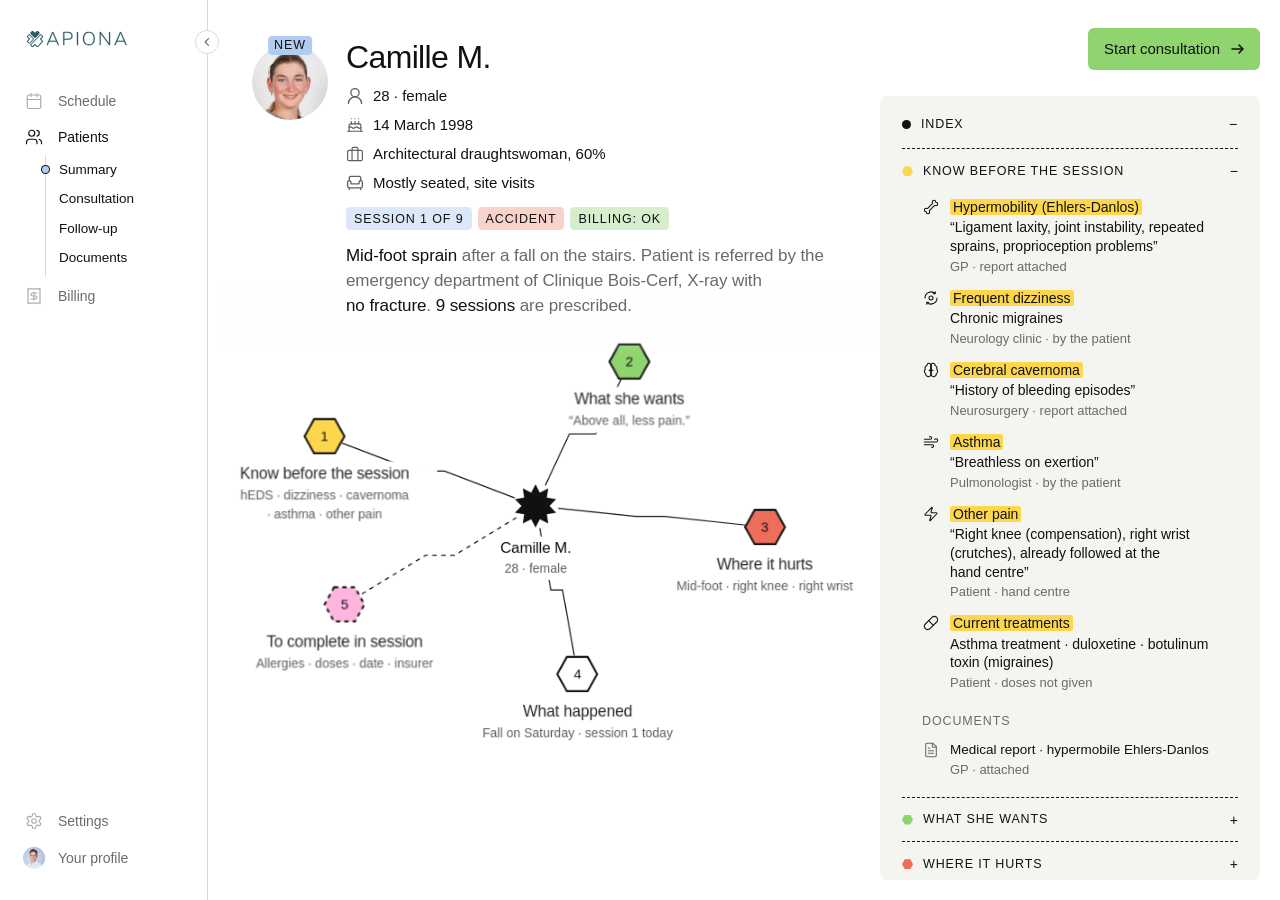
==== experiments/01-network/index.html @ 6f35204b "Typography pass: network 70 px higher, name 32 px, branch titles 17.5 px charcoal, descriptions 14 p" ====
<!doctype html>
<html lang="en">
<head>
  <meta charset="utf-8">
  <meta name="viewport" content="width=device-width, initial-scale=1">
  <title>Camille M. · Apiona</title>
  <link rel="stylesheet" href="style.css?v=type-144">
</head>
<body>
  <main class="stage">

    <!-- Phone only: a top bar with the logo and the menu, and her pages as tabs at the bottom -->
    <header class="m-top">
      <a class="m-logo" href="./"><img src="../../design/logo/colours/apiona-logo-teal.svg" alt="Apiona"></a>
      <button class="m-burger" id="m-burger" type="button" aria-label="Open the menu" aria-expanded="false" aria-controls="rail"><span></span><span></span><span></span></button>
    </header>
    <nav class="m-tabs" aria-label="Camille's pages">
      <a class="page m-tab is-current" href="./" data-page="summary">Summary</a>
      <a class="page m-tab" href="#consultation" data-page="consultation">Consult</a>
      <a class="page m-tab" href="#follow-up" data-page="followup">Follow-up</a>
      <a class="page m-tab" href="#documents" data-page="documents">Docs</a>
    </nav>
    <div class="m-scrim" id="m-scrim" aria-hidden="true"></div>

    <!-- Left: where am I in the product. Plain text on white, full height, so it never reads like the index. -->
    <nav class="rail" id="rail" aria-label="Main">
      <a class="rail-logo" href="./" aria-label="Apiona">
        <img class="logo-full" src="../../design/logo/colours/apiona-logo-teal.svg" alt="">
        <img class="logo-icon" src="../../design/logo/colours/apiona-icon-teal.svg" alt="">
      </a>

      <ul class="rail-list">
        <li><a class="rail-item is-soon" aria-disabled="true" title="Schedule · not built yet"><svg class="i"><use href="#i-calendar"/></svg><span class="r-label">Schedule</span></a></li>
        <li>
          <a class="rail-item" aria-disabled="true" title="Patients"><svg class="i"><use href="#i-users"/></svg><span class="r-label">Patients</span></a>
          <!-- a tree: Patients › her pages (her name is already at the top of the page) -->
          <div class="patient-tree">
            <ol class="pages">
              <li><a class="page is-current" href="./" aria-current="page" data-page="summary">Summary</a></li>
              <li><a class="page" href="#consultation" data-page="consultation">Consultation</a></li>
              <li><a class="page" href="#follow-up" data-page="followup">Follow-up</a></li>
              <li><a class="page" href="#documents" data-page="documents">Documents</a></li>
            </ol>
          </div>
        </li>
        <li><a class="rail-item is-soon" aria-disabled="true" title="Billing · not built yet"><svg class="i"><use href="#i-receipt"/></svg><span class="r-label">Billing</span></a></li>
      </ul>

      <ul class="rail-list rail-bottom">
        <li><a class="rail-item is-soon" aria-disabled="true" title="Settings · not built yet"><svg class="i"><use href="#i-settings"/></svg><span class="r-label">Settings</span></a></li>
        <li><a class="rail-item is-soon" aria-disabled="true" title="Your profile · not built yet">
          <span class="mini-photo"><img src="../../ui/assets/practitioner.jpg" alt="" data-initials="You"></span><span class="r-label">Your profile</span></a></li>
      </ul>

      <!-- the fold handle sits on the menu's edge -->
      <button class="rail-handle" id="rail-toggle" aria-expanded="true" aria-controls="rail" title="Collapse the menu">
        <svg viewBox="0 0 16 16" aria-hidden="true"><path d="M10 3.5 5.5 8l4.5 4.5"/></svg>
      </button>
    </nav>

    <!-- Always visible: who she is and why she is here. Never behind a click. -->
    <header class="brief">
      <div class="who">
        <!-- photo of a real person: it stays on this Mac (ui/assets is not in git) -->
        <span class="photo"><img src="../../ui/assets/patient.jpg" alt="" data-initials="CM"><span class="new" id="p-new">New</span></span>
        <span class="who-text">
          <h1 class="name" id="p-name"></h1>
        </span>
        <!-- phone: the brief opens as a card from this button -->
        <button class="m-sum-btn" id="m-sum-btn" type="button" aria-label="Show the summary" aria-expanded="false" aria-controls="m-sum-card"><svg class="i" aria-hidden="true"><use href="#i-clipboard"/></svg></button>
      </div>
      <ul class="p-facts" id="p-facts"></ul>
      <ul class="tags" id="p-tags"></ul>
      <!-- why she is here: beside who she is when there is room, under it otherwise -->
      <div class="brief-side"><p class="brief-text" id="p-brief"></p></div>
      <div class="m-sum-card" id="m-sum-card" role="dialog" aria-label="Summary" hidden><p class="m-sum-kicker">Summary</p><p class="m-sum-text"></p></div>
    </header>

    <!-- The network: a few nodes at a time, re-arranged around what you select -->
    <section class="map" id="map" aria-label="Camille's record as a network">
      <div class="world" id="world">
        <svg class="lines" id="lines" aria-hidden="true"></svg>
        <div class="nodes" id="nodes"></div>
      </div>
    </section>

    <!-- Images of the selected record, shown as a small pile of prints (after the reference) -->
    <figure class="media" id="media" aria-live="polite" hidden></figure>
    <!-- Where it hurts: her body, large, beside the network (not part of it) -->
    <figure class="hurt-body" id="hurt-body" aria-label="Where it hurts, on her body" hidden></figure>
    <!-- a chosen point on her body is tied to its row in the index by a line -->
    <svg class="hb-link" id="hb-link" aria-hidden="true"><path pathLength="1"/><circle class="from" r="2.5"/><circle class="to" r="3"/></svg>
    <div class="veil" id="veil" aria-hidden="true"></div>

    <!-- while a file is dragged over the page -->
    <div class="ghost" id="ghost" aria-hidden="true"><svg class="i"><use href="#i-file-text"/></svg></div>
    <p class="drop-hint" id="drop-hint" aria-live="polite">Drop it on a point of the record</p>

    <!-- Consultation in progress: replaces the summary and the network; the index stays on the right -->
    <section class="consult" id="consult" aria-label="Consultation in progress" hidden>
      <header class="c-bar reveal" style="--d:0">
        <button class="c-back" type="button" data-to-summary><svg viewBox="0 0 16 16" aria-hidden="true"><path d="M14 8H3M7 4 3 8l4 4"/></svg>Summary</button>
        <div class="c-title">
          <h2><span class="c-what">Consultation</span><span class="c-sep"> · </span><span class="c-who">Camille M.</span></h2>
          <p>Session 1 of 9 · Accident · mid-foot sprain</p>
        </div>
        <!-- the time now, and the time spent in this session as a blue arc -->
        <div class="c-time" title="Time now, and time in this session">
          <svg class="clock" viewBox="0 0 40 40" aria-hidden="true">
            <circle class="face" cx="20" cy="20" r="18"/>
            <path class="session-arc" id="c-arc" d=""/>
            <g class="ticks"></g>
            <line class="hand hour" id="c-hour" x1="20" y1="20" x2="20" y2="11"/>
            <line class="hand minute" id="c-minute" x1="20" y1="20" x2="20" y2="7"/>
            <circle class="pin" cx="20" cy="20" r="1.6"/>
          </svg>
          <span class="c-time-text"><b id="c-now">--:--</b><span><span id="c-clock">00:00</span> in session</span></span>
        </div>
        <div class="c-tools">
          <div class="seg" role="radiogroup" aria-label="Attendance">
            <button role="radio" aria-checked="true" class="is-on is-ok">Present</button>
            <button role="radio" aria-checked="false">Absent, billable</button>
            <button role="radio" aria-checked="false">Absent, excused</button>
          </div>
          <button class="c-dictate" type="button"><svg viewBox="0 0 16 16" aria-hidden="true"><rect x="5.5" y="1.5" width="5" height="8.5" rx="2.5"/><path d="M3 7.5a5 5 0 0 0 10 0M8 12.5V15"/></svg>Dictate</button>
        </div>
      </header>

      <div class="c-main">
      <div class="c-type reveal" style="--d:1">
        <div class="seg" role="radiogroup" aria-label="Assessment type">
          <button role="radio" aria-checked="true" class="is-on">Initial assessment</button>
          <button role="radio" aria-checked="false">Intermediate</button>
          <button role="radio" aria-checked="false">Final</button>
        </div>
        <label class="c-date">Assessment date
          <span class="c-date-field"><svg class="i" aria-hidden="true"><use href="#i-calendar"/></svg><input type="date" aria-label="Assessment date"></span>
        </label>
      </div>

      <section class="c-ask reveal" style="--d:2" id="c-ask" aria-label="Ask during the session"></section>
      <div class="c-sections" id="c-sections"></div>

      <!-- dictation: where the text goes, and how long it has been running -->
      <div class="dict-bar" id="dict-bar" hidden>
        <span class="rec" aria-hidden="true"></span>
        <b>Dictating · <span id="dict-time">00:00</span></b>
        <span class="dict-where">the text is filed in “<span id="dict-target">Assessment › Balance</span>”</span>
        <button type="button" id="dict-stop">Stop</button>
      </div>
      </div>

      <!-- your notes, where the index was: next to everything, always there while you scroll -->
      <aside class="c-notes reveal" style="--d:2" id="c-notes" aria-label="Notes"></aside>
    </section>

    <!-- Follow-up: everything since her first contact, growing with each session -->
    <section class="pg" id="followup" aria-label="Follow-up" hidden></section>
    <!-- Documents: what she shared, what the practice made, what is still awaited -->
    <section class="pg" id="documents" aria-label="Documents" hidden></section>

    <div class="m-notes-scrim" id="m-notes-scrim" aria-hidden="true"></div>

    <!-- the report, assembled from the sections when you finish -->
    <div class="report" id="report" role="dialog" aria-modal="true" aria-label="Initial assessment report" hidden></div>

    <!-- during the consultation: is everything saved? right under the button that turns it into a report -->
    <p class="c-save" id="c-save" role="status" aria-live="polite"><i class="c-save-dot" aria-hidden="true"></i><span>All changes saved</span></p>

    <button class="start" type="button"><span>Start consultation</span><svg class="arrow" viewBox="0 0 16 16" aria-hidden="true"><path d="M2 8h11M9 4l4 4-4 4"/></svg></button>

    <!-- her photo, tucked behind the index when her details are open -->
    <div class="portrait" id="portrait" role="button" aria-label="Camille M., view the photo large"><img src="../../ui/assets/patient.jpg" alt="" data-initials="CM"></div>
    <p class="portrait-cap" aria-hidden="true"><span>Camille M. · 28 · female · new patient</span><span>click anywhere to put it back</span></p>

    <!-- Side: the index, the same record as a list -->
    <aside class="side" aria-label="Index">
      <section class="panel index" id="index">
        <button class="panel-head" id="index-toggle" aria-expanded="true" aria-controls="index-body">
          <i class="head-icon"></i><span>Index</span><span class="chev" aria-hidden="true"></span>
        </button>
        <div class="index-body" id="index-body"></div>
      </section>
    </aside>

  </main>

  <script src="../../design/icons.js?v=type-144"></script>
  <script src="data.js?v=type-144"></script>
  <script src="demo.js?v=type-144"></script>   <!-- does nothing unless the address has ?demo -->
  <script src="app.js?v=type-144"></script>
</body>
</html>
---- experiments/01-network/style.css ----
/* ABC Areal is licensed: we use the copy installed on this Mac, never ship the files. */
@font-face { font-family: "Areal"; font-weight: 400; src: local("ABC Areal Regular"), local("ABCAreal-Regular"), local("ABC Areal"); }
@font-face { font-family: "Areal"; font-weight: 400; font-style: italic; src: local("ABC Areal Regular Italic"), local("ABCAreal-RegularItalic"); }
@font-face { font-family: "Areal"; font-weight: 500; src: local("ABC Areal Medium"), local("ABCAreal-Medium"); }
@font-face { font-family: "Areal"; font-weight: 700; src: local("ABC Areal Bold"), local("ABCAreal-Bold"); }

:root {
  /* Ground and ink */
  --bg: #FFFFFF;         /* the ground: no meaning */
  --panel: #F4F4F1;      /* places to read: index and cards */
  --ink: #111111;        /* the record */
  --white: #FFFFFF;
  --grey: #6B6B66;       /* secondary text, AA on white and panel */
  --rule: #DADAD5;       /* dividers */
  --dot: #8F877B;        /* "related in the record" lines */

  /* Meaning: never text, always fills and halos behind black text */
  --know: #FCD74E;       /* know before the session, by the practice's rules */
  --voice: #8FD46E;      /* her words and wishes */
  --missing: #FFB5DE;    /* missing or waiting */
  --you: #B1CCEE;        /* you are here: selection, focus, today */
  --alert: #EE6E5B;      /* case type: accident (from the earlier record palette) */

  --font: "Areal", "ABC Areal", "Helvetica Neue", Helvetica, Arial, sans-serif;
  --side: 400px;
  --rail-w: 208px;      /* the left menu, expanded */
  --rail-space: 208px;  /* what it takes from the page */
  --ease: cubic-bezier(.65, 0, .35, 1);
}

* { box-sizing: border-box; }
html, body { margin: 0; height: 100%; }
body {
  background: var(--bg);
  color: var(--ink);
  font: 400 15px/1.45 var(--font);
  -webkit-font-smoothing: antialiased;
  overflow: hidden;
}
button { font: inherit; color: inherit; }
ul { list-style: none; margin: 0; padding: 0; }
p, h1, h2, h3 { margin: 0; }

.eyebrow, .sub, .panel-head span, .tag {
  font-size: 11px;
  letter-spacing: .06em;
  text-transform: uppercase;
}

.stage { position: fixed; inset: 0; }

/* ---------- Brief: top left, always visible ---------- */

.brief {
  position: absolute; top: 40px; left: calc(var(--rail-space) + 44px); z-index: 3;
  width: min(560px, calc(100vw - var(--side) - var(--rail-space) - 220px));
  transition: left .45s var(--ease);
  pointer-events: none;
}
.brief > * { pointer-events: auto; }
/* map content passes behind the brief, never through its text */
.brief::before {
  content: ""; position: absolute; z-index: -1; pointer-events: none;
  inset: -28px -60px -36px -36px;
  background: linear-gradient(to bottom, var(--bg) 78%, rgb(255 255 255 / 0));
}
.who { display: flex; align-items: center; gap: 14px; }
.who-text { display: flex; flex-direction: column; gap: 3px; }   /* name, then age and sex under it */
.photo { position: relative; flex: none; width: 56px; height: 56px; }
.photo img { display: block; width: 100%; height: 100%; border-radius: 50%; object-fit: cover; }
/* "New" sits on the top edge of the photo, in the blue that means "you / today" */
.photo .new {
  position: absolute; left: 50%; top: -8px; transform: translateX(-50%);
  padding: 1px 6px; border-radius: 4px; background: var(--you); color: var(--ink);
  font-size: 11px; font-weight: 500; letter-spacing: .04em; text-transform: uppercase; line-height: 15px;
}
.photo .new[hidden] { display: none; }
.name { font-size: 26px; font-weight: 500; letter-spacing: -.02em; line-height: 1.1; }
.meta { color: var(--grey); }
.tags { display: flex; gap: 6px; margin: 14px 0 24px; flex-wrap: wrap; }
.tag {
  border: 1px solid var(--rule); border-radius: 4px; padding: 2px 6px 1px;
  background: var(--bg);
}
.tag-session  { background: var(--you); border-color: var(--you); }
.tag-accident { background: var(--alert); border-color: var(--alert); }
.tag-ok       { background: var(--voice); border-color: var(--voice); }
.brief-text { font-size: 17px; line-height: 1.45; letter-spacing: -.005em; color: var(--grey); }
.brief-text strong { color: var(--ink); font-weight: 500; white-space: nowrap; }   /* a key fact never breaks across lines */
.note { margin-top: 6px; font-size: 12px; color: var(--grey); }

.start {
  position: absolute; top: 28px; right: 20px; z-index: 6;   /* top-right corner, above the index */
  display: inline-flex; align-items: center; gap: 10px;
  background: var(--voice); color: var(--ink); border: 0; border-radius: 6px;   /* green: go */
  padding: 10px 14px 10px 16px; font-weight: 500; cursor: pointer;
  transition: background .2s;
}
.start .arrow { width: 16px; height: 16px; fill: none; stroke: currentColor; stroke-width: 1.6; stroke-linecap: round; stroke-linejoin: round; transition: transform .35s cubic-bezier(.34, 1.56, .64, 1); }
.start:hover .arrow { transform: translateX(4px); }
.start:hover { box-shadow: 0 0 0 2px var(--ink); }   /* same green; the hover is an outline, not a darker shade */
.start:focus-visible { outline: 2px solid var(--ink); outline-offset: 3px; }

/* ---------- Map ---------- */

.map {
  position: absolute; inset: 0 var(--side) 0 var(--rail-space);
  overflow: hidden; cursor: grab; touch-action: none;
  transition: left .45s var(--ease);
}
.map.dragging { cursor: grabbing; }
.world { position: absolute; left: 0; top: 0; width: 0; height: 0; will-change: transform; }
.lines { position: absolute; overflow: visible; left: 0; top: 0; width: 1px; height: 1px; }
.lines path { fill: none; stroke: var(--ink); stroke-width: 1; }
.lines path.dashed { stroke-dasharray: 4 4; }
.lines path.related { stroke: var(--dot); stroke-width: 2; stroke-dasharray: 1.5 7; stroke-linecap: round; }

.node {
  position: absolute; left: 0; top: 0;
  display: flex; flex-direction: column; align-items: center;
  border: 0; background: none; padding: 0; cursor: pointer;
  will-change: transform, opacity;
}
.node:focus-visible { outline: none; }
.node:focus-visible .label { outline: 2px solid var(--ink); outline-offset: 2px; }

.shape {
  display: block; width: 16px; height: 16px; margin-bottom: 6px;
  background: var(--bg); border: 1.25px solid var(--ink);
  transition: box-shadow .3s ease;
}
.src-patient .shape { border-radius: 50%; }
.src-report .shape { border-radius: 2px; }
.src-document .shape { border-radius: 2px; position: relative; }
.src-document .shape::after { content: ""; position: absolute; inset: 4px; background: var(--ink); border-radius: 1px; }
.src-session .shape { transform: rotate(45deg) scale(.85); border-radius: 2px; }

.mark-know .shape { background: var(--know); }
.mark-voice .shape { background: var(--voice); }
.mark-missing .shape { background: var(--missing); border-style: dashed; }
.mark-today .shape { background: var(--you); }

/* sections: numbered hexagons */
.kind-section .shape {
  width: 30px; height: 26px; border: 0; background: none; margin-bottom: 6px;
  display: grid; place-items: center; position: relative;
  font-size: 11px; font-weight: 500;
}
.kind-section .shape svg { position: absolute; inset: 0; overflow: visible; }
.kind-section .shape svg polygon { fill: var(--bg); stroke: var(--ink); stroke-width: 1.25; }
.kind-section.mark-know .shape svg polygon { fill: var(--know); }
.kind-section.mark-voice .shape svg polygon { fill: var(--voice); }
.kind-section.mark-missing .shape svg polygon { fill: var(--missing); stroke-dasharray: 3 3; }
.kind-section .shape b { position: relative; font-weight: 500; }

/* Camille */
.kind-person .shape { width: 34px; height: 34px; border: 0; background: none; margin-bottom: 8px; }
.kind-person .shape svg { width: 100%; height: 100%; overflow: visible; }
.kind-person .shape svg path { fill: var(--ink); }

/* labels sit on a white chip so lines pass behind them */
.label {
  display: flex; flex-direction: column; align-items: center; text-align: center;
  background: var(--bg); border-radius: 5px; padding: 1px 5px 2px;
  width: max-content; max-width: 210px;
}
.title { font-size: 14px; line-height: 1.3; letter-spacing: -.01em; }
.kind-section .title, .kind-person .title { font-weight: 500; }
.kind-person .title { font-size: 16px; }
.sub { color: var(--grey); line-height: 1.35; margin-top: 1px; font-size: 10.5px; }

/* the meaning colours reach the title as a highlighter, behind black text */
.kind-item.mark-know .title,
.kind-item.mark-voice .title,
.kind-item.mark-missing .title {
  padding: 0 3px; border-radius: 2px;
  -webkit-box-decoration-break: clone; box-decoration-break: clone;
}
.kind-item.mark-know .title { background: var(--know); }
.kind-item.mark-voice .title { background: var(--voice); }
.kind-item.mark-missing .title { background: var(--missing); }

.node:hover .title { text-decoration: underline; text-underline-offset: 3px; text-decoration-thickness: 1px; }

/* focus states */
.node.is-current .shape { box-shadow: 0 0 0 5px var(--you); }
.kind-section.is-current .shape { box-shadow: none; }
.kind-section.is-current .shape svg polygon { filter: drop-shadow(0 0 0 var(--you)); stroke-width: 2; }
.node.is-current .label { background: var(--you); }
.node.is-current .title { background: transparent !important; }
.node.is-hint .label { box-shadow: 0 0 0 1.5px var(--ink); }

/* ---------- Side: index and card ---------- */

.side {
  position: absolute; top: 96px; right: 20px; bottom: 20px; width: calc(var(--side) - 20px);   /* below Start consultation */
  display: flex; flex-direction: column; gap: 8px; z-index: 4;
}
.panel {
  background: var(--panel); border-radius: 8px;
  padding: 18px 22px;
}
.panel-head {
  width: 100%; display: flex; align-items: center; gap: 10px;
  background: none; border: 0; padding: 0; cursor: pointer; text-align: left;
}
.panel-head span:first-of-type { flex: 1; }
.head-icon { width: 9px; height: 9px; border-radius: 50%; background: var(--ink); }
.chev::before { content: "−"; font-size: 14px; }
.panel-head[aria-expanded="false"] .chev::before { content: "+"; }
.panel-head:focus-visible, .row:focus-visible, .sec-head:focus-visible {
  outline: 2px solid var(--ink); outline-offset: 2px; border-radius: 3px;
}

.index { flex: 0 1 auto; overflow: auto; min-height: 54px; }
.index-body { margin-top: 14px; border-top: 1px dashed var(--ink); }
.index-body[hidden] { display: none; }

.sec { border-bottom: 1px dashed var(--ink); }
.sec-head {
  width: 100%; display: flex; align-items: center; gap: 10px;
  background: none; border: 0; padding: 11px 0; cursor: pointer; text-align: left;
}
.sec-head .sec-name { flex: 1; font-size: 11px; letter-spacing: .06em; text-transform: uppercase; }
.sec-head .chev { width: 12px; text-align: right; }
.sec-head[aria-expanded="false"] .chev::before { content: "+"; }
.sec-list { padding: 0 0 12px 20px; display: grid; gap: 2px; }
.sec-list[hidden] { display: none; }

.row {
  display: block; width: 100%; text-align: left; background: none; border: 0;
  padding: 5px 6px; margin-left: -6px; border-radius: 4px; cursor: pointer;
}
.row:hover, .row.is-hover { background: var(--white); }
.row.is-current { background: var(--you); }
.row .r-title { display: block; font-size: 14px; line-height: 1.3; }
.row .r-sub { display: block; font-size: 11px; color: var(--grey); letter-spacing: .04em; text-transform: uppercase; margin-top: 1px; }
.row.mark-know .r-title > span { background: var(--know); padding: 0 3px; border-radius: 2px; }
.row.mark-missing .r-title > span { background: var(--missing); padding: 0 3px; border-radius: 2px; }
.row.mark-voice .r-title > span { background: var(--voice); padding: 0 3px; border-radius: 2px; }
.row.visited .r-title { text-decoration: line-through; text-decoration-thickness: 1px; }

.index-foot { padding-top: 12px; font-size: 12px; color: var(--grey); }
.index-foot a { color: var(--ink); }

/* small shape icons, shared by index and card */
.ico { width: 9px; height: 9px; border: 1.25px solid var(--ink); display: inline-block; flex: none; position: relative; }
.ico.patient { border-radius: 50%; }
.ico.report, .ico.document { border-radius: 1px; }
.ico.document::after { content: ""; position: absolute; inset: 2px; background: var(--ink); }
.ico.session { transform: rotate(45deg) scale(.85); }
.ico.section { border: 0; width: 11px; height: 10px; background: var(--ink); clip-path: polygon(25% 0, 75% 0, 100% 50%, 75% 100%, 25% 100%, 0 50%); }
.ico.person { border: 0; background: var(--ink); border-radius: 50%; }
.ico.know { background: var(--know); }
.ico.voice { background: var(--voice); }
.ico.missing { background: var(--missing); border-style: dashed; }
.ico.today { background: var(--you); }

@media (prefers-reduced-motion: reduce) {
  .node, .shape { transition: none; }
}

/* section subtitles carry content, so they read as text, not as a label */
.kind-section .sub, .kind-person .sub { text-transform: none; letter-spacing: 0; font-size: 12.5px; max-width: 220px; }
.sec-head.is-current .sec-name { font-weight: 500; }

/* ---------- Index: each section has its own shape ---------- */

.row { display: grid; grid-template-columns: 18px 1fr; gap: 10px; align-items: start; }
.row .lead { display: grid; place-items: center; height: 18px; color: var(--ink); }
.row .r-text { min-width: 0; }
.i { width: 16px; height: 16px; fill: none; stroke: currentColor; stroke-width: 1.6; stroke-linecap: round; stroke-linejoin: round; }
.row.is-doc .lead { color: var(--grey); }
.row.is-doc .r-title { font-size: 13.5px; }

.sub-head {
  margin: 12px 0 4px; font-size: 11px; letter-spacing: .06em; text-transform: uppercase; color: var(--grey);
}

/* Where it hurts: a quiet body with glowing pain points */
.body-map { display: grid; grid-template-columns: 136px 1fr; gap: 18px; align-items: center; padding-top: 6px; }
.figure { position: relative; width: 136px; aspect-ratio: 201 / 471; color: #DCDAD2; }
.figure .silhouette, .figure .markers { position: absolute; inset: 0; width: 100%; height: 100%; overflow: visible; }
.marker { cursor: pointer; }
.marker .core { stroke: var(--ink); stroke-width: 1; transition: r .35s cubic-bezier(.34, 1.56, .64, 1); }
.marker .halo { opacity: .45; transform-box: fill-box; transform-origin: center; animation: pain-pulse 2.6s ease-in-out infinite; }
.marker.tone-injury .core, .marker.tone-injury .halo { fill: var(--alert); }
.marker.tone-other .core, .marker.tone-other .halo { fill: var(--know); }
.marker.tone-other .halo { opacity: .7; animation-delay: -1.3s; }
.marker.is-hover .core, .marker:hover .core { r: 8; }
.marker.is-current .core { stroke: var(--ink); stroke-width: 2; }
@keyframes pain-pulse { 0%, 100% { transform: scale(.7); } 50% { transform: scale(1.15); } }
@media (prefers-reduced-motion: reduce) { .marker .halo { animation: none; } }

.pain-dot { width: 10px; height: 10px; margin-top: 4px; border-radius: 50%; }
.pain-dot.tone-injury { background: var(--alert); color: var(--alert); }
.pain-dot.tone-other { background: var(--know); color: var(--know); }
.body-list .r-sub { text-transform: none; letter-spacing: 0; font-size: 12.5px; }

/* What happened: a vertical timeline, oldest first */
.timeline { list-style: none; margin: 4px 0 0; padding: 0; position: relative; }
.timeline::before { content: ""; position: absolute; left: 4px; top: 10px; bottom: 14px; width: 1px; background: var(--ink); }
.step { position: relative; }
.step .row, .step.is-passive { display: grid; grid-template-columns: 9px 1fr; column-gap: 14px; padding: 5px 6px 5px 0; margin-left: 0; }
.step .dot { grid-row: span 2; width: 9px; height: 9px; margin-top: 4px; border-radius: 50%; background: var(--panel); border: 1.25px solid var(--ink); position: relative; z-index: 1; }
.step .when { font-size: 11px; letter-spacing: .06em; text-transform: uppercase; color: var(--grey); }
.step .what { font-size: 14px; line-height: 1.3; }
.step.is-passive .what { color: var(--grey); }
.step.is-passive .dot { border-style: dashed; }
.step.is-today .dot { background: var(--you); border-color: var(--ink); }
.step.is-today .when { color: var(--ink); }

/* To complete: an empty dashed box, waiting to be filled in session */
.check { width: 13px; height: 13px; margin-top: 2px; border: 1.25px dashed var(--ink); border-radius: 3px; background: var(--missing); }

/* her words: plain text, no icon, no highlight */
.row.plain-quote { grid-template-columns: 1fr; }
.row.plain-quote .r-title { font-size: 15px; line-height: 1.4; }

/* ---------- Rail: the menu for the whole product ---------- */
/* Deliberately unlike the index: no panel, no colour fill, full height, plain text. */

body.rail-collapsed { --rail-w: 68px; --rail-space: 68px; }

.rail {
  position: absolute; top: 0; bottom: 0; left: 0; z-index: 5;
  width: var(--rail-w);
  display: flex; flex-direction: column;
  padding: 28px 0 24px;
  background: var(--bg); border-right: 1px solid var(--rule);
  transition: width .5s var(--ease);
}
.rail-logo { display: block; height: 22px; margin: 0 0 34px 24px; }
.rail-logo img { display: block; height: 22px; transition: opacity .3s ease; }
.rail-logo .logo-icon { display: none; width: 22px; }

.rail-list { list-style: none; margin: 0; padding: 0 12px; display: grid; gap: 2px; overflow: hidden; }
.rail-bottom { margin-top: auto; }

.rail-item, .rail-patient {
  display: grid; grid-template-columns: 20px 1fr; align-items: center; gap: 14px;
  padding: 7px 12px; white-space: nowrap;
  color: var(--ink); text-decoration: none; font-size: 14px;
}
.rail-item .i { width: 18px; height: 18px; justify-self: center; }
.rail-item.is-soon { color: var(--grey); cursor: default; }
a.rail-item:not(.is-soon):hover, .rail-patient:hover { text-decoration: underline; text-underline-offset: 3px; text-decoration-thickness: 1px; }
.rail-item:focus-visible, .rail-patient:focus-visible, .page:focus-visible, .rail-handle:focus-visible { outline: 2px solid var(--ink); outline-offset: 2px; border-radius: 4px; }

/* Patients › Camille M. › her pages, drawn as a tree hanging from the Patients icon */
.patient-tree {
  position: relative; margin: 0 0 8px 33px; padding: 2px 0 2px;
  border-left: 1px solid var(--rule);
  transition: margin .5s var(--ease), border-color .3s;
}
.rail-patient {
  position: relative; grid-template-columns: 22px 1fr; gap: 10px;
  padding: 6px 8px 6px 14px; font-weight: 500;
  transition: padding .5s var(--ease);
}
.rail-patient::before { content: ""; position: absolute; left: 0; top: 50%; width: 10px; border-top: 1px solid var(--rule); }   /* branch from the tree line */
.mini-photo { width: 22px; height: 22px; border-radius: 50%; overflow: hidden; display: block; justify-self: center; }
.mini-photo img { width: 100%; height: 100%; object-fit: cover; display: block; }

/* her pages sit one level deeper, aligned with her name, smaller and lighter */
.pages { list-style: none; margin: 0; padding: 0 0 0 46px; display: grid; }
.page {
  position: relative; display: block; padding: 5px 0; white-space: nowrap;
  font-size: 13.5px; color: var(--ink); text-decoration: none;
}
.page.is-soon { color: var(--grey); cursor: default; }
.page.is-current { font-weight: 500; }
.page.is-current::before {
  content: ""; position: absolute; left: -15px; top: 50%; width: 7px; height: 7px; margin-top: -3.5px;
  border-radius: 50%; background: var(--you); box-shadow: 0 0 0 1px var(--ink);
}

.r-label, .pages { transition: opacity .25s ease; }

/* the fold handle: a small round button on the menu's edge */
.rail-handle {
  position: absolute; top: 30px; right: -12px; width: 24px; height: 24px; padding: 0;
  display: grid; place-items: center; cursor: pointer;
  background: var(--bg); border: 1px solid var(--rule); border-radius: 50%; color: var(--grey);
  transition: color .2s, border-color .2s, transform .5s var(--ease);
}
.rail-handle svg { width: 12px; height: 12px; fill: none; stroke: currentColor; stroke-width: 1.6; stroke-linecap: round; stroke-linejoin: round; }
.rail-handle:hover { color: var(--ink); border-color: var(--ink); }

/* folded: icons and photos stay exactly where they were; text and Camille's pages fade away */
body.rail-collapsed .r-label { opacity: 0; }
body.rail-collapsed .pages { opacity: 0; pointer-events: none; height: 0; overflow: hidden; }
body.rail-collapsed .patient-tree { margin-left: 0; border-color: transparent; }
body.rail-collapsed .rail-patient { padding-left: 11px; }
body.rail-collapsed .rail-patient::before { opacity: 0; }
body.rail-collapsed .rail-logo .logo-full { display: none; }
body.rail-collapsed .rail-logo .logo-icon { display: block; }
body.rail-collapsed .rail-handle { transform: rotate(180deg); }


/* ---------- Media: a pile of prints beside the network ---------- */
.media {
  position: absolute; z-index: 2; margin: 0;
  top: 170px; right: calc(var(--side) + 24px); width: 250px;
  pointer-events: none;
}
.media[hidden] { display: none; }
.prints { position: relative; height: 340px; }
.print {
  position: absolute; top: 0; left: 0; transform-origin: 0 0; padding: 0; border: 0; background: #000; cursor: pointer;
  width: 132px; border-radius: 3px; overflow: hidden; pointer-events: auto;
  box-shadow: 0 1px 2px rgb(0 0 0 / .08), 0 12px 28px -12px rgb(0 0 0 / .35);
  opacity: 0; transform: translate(0, 36px) rotate(0deg) scale(.96);
  transition: transform .7s cubic-bezier(.34, 1.25, .64, 1), opacity .45s ease, box-shadow .3s;
  transition-delay: calc(var(--i) * 130ms);
}
.print img { display: block; width: 100%; height: auto; }
.print.p0 { --x: 0px;   --y: 0px;  --r: -2.5deg; z-index: 1; }
.print.p1 { --x: 96px;  --y: 38px; --r: 2deg;    z-index: 2; }
.media.is-in .print { opacity: 1; transform: translate(var(--x), var(--y)) rotate(var(--r)); }
.media.is-in .print:hover, .media.is-in .print.is-front { z-index: 3; transform: translate(var(--x), calc(var(--y) - 8px)) rotate(0deg) scale(1.03); transition-delay: 0s; }
.print:focus-visible { outline: 2px solid var(--ink); outline-offset: 3px; }

.media figcaption {
  display: grid; gap: 2px; margin-top: 14px; padding-left: 4px;
  opacity: 0; transform: translateY(8px); transition: opacity .4s ease .35s, transform .5s var(--ease) .35s;
}
.media.is-in figcaption { opacity: 1; transform: none; }
.media .cap { font-size: 11px; letter-spacing: .06em; text-transform: uppercase; color: var(--grey); }
.media .cap-quote { font-size: 14px; }

@media (prefers-reduced-motion: reduce) {
  .print, .media figcaption { transition: none; }
}


/* ---------- Viewing the X-rays ---------- */
.veil { position: fixed; inset: 0; z-index: 4; display: none; cursor: zoom-out; }
body.is-viewing .veil { display: block; }
body.is-viewing .media { z-index: 5; }
.print { cursor: zoom-in; }
body.is-viewing .print { cursor: zoom-out; transition-delay: calc(var(--i) * 60ms); box-shadow: 0 2px 4px rgb(0 0 0 / .1), 0 30px 60px -20px rgb(0 0 0 / .45); }

/* everything else steps away, softly */
.map, .side, .brief, .start { transition: opacity .5s ease, filter .5s ease, transform .6s var(--ease); }
body.is-viewing .map, body.is-viewing .side, body.is-viewing .brief, body.is-viewing .start {
  opacity: 0; pointer-events: none; filter: blur(4px);
}
body.is-viewing .side { transform: translateX(24px); }
body.is-viewing .brief { transform: translateY(-12px); }
body.is-viewing .media figcaption { opacity: 0; }

@media (prefers-reduced-motion: reduce) {
  .map, .side, .brief, .start { transition: none; }
}

/* while viewing, the record's sentence sits under the images */
.view-cap {
  position: fixed; left: var(--rail-space); right: 0; bottom: 6vh; margin: 0; text-align: center;
  display: grid; gap: 4px; justify-items: center; pointer-events: none;
  opacity: 0; transform: translateY(10px); transition: opacity .4s ease, transform .5s var(--ease);
}
body.is-viewing .view-cap { opacity: 1; transform: none; transition-delay: .35s; }
.view-cap .cap { font-size: 11px; letter-spacing: .06em; text-transform: uppercase; color: var(--grey); }
.view-cap .cap-quote { font-size: 16px; }


/* where a private photo is missing: initials on the blue that means "you / today" */
.no-photo { display: grid !important; place-items: center; background: var(--you); border-radius: 50%; }
.no-photo .initials { font-weight: 500; color: var(--ink); line-height: 1; }
.photo.no-photo { width: 56px; height: 56px; }
.photo.no-photo .initials { font-size: 18px; letter-spacing: .02em; }
.mini-photo.no-photo .initials { font-size: 8.5px; }
.photo.no-photo .new { z-index: 1; }


/* ---------- Documents: paper prints ---------- */
.media[data-kind="paper"] .print { background: var(--white); outline: 1px solid var(--rule); outline-offset: -1px; }
.media[data-kind="paper"] { width: 200px; }
.media[data-kind="paper"] .print.p1 { --x: 40px; --y: 28px; }
.media[data-kind="paper"] .prints { height: 250px; }
.blank-page {
  display: grid; place-items: center; align-content: center; gap: 10px;
  aspect-ratio: 1 / 1.414; padding: 14px; text-align: center;
  background: var(--white); color: var(--ink); font-size: 11px; line-height: 1.3; word-break: break-word;
}
.blank-page .i { width: 22px; height: 22px; }
.view-hint { font-size: 13px; color: var(--grey); }
.open-file { color: var(--ink); pointer-events: auto; text-decoration: underline; text-underline-offset: 3px; }

/* ---------- Attaching a file ---------- */
.ghost {
  position: fixed; left: 0; top: 0; z-index: 50; pointer-events: none;
  width: 58px; aspect-ratio: 1 / 1.414; display: grid; place-items: center;
  background: var(--white); border: 1px solid var(--ink); border-radius: 3px;
  box-shadow: 0 14px 30px -12px rgb(0 0 0 / .35);
  opacity: 0; transition: opacity .2s ease;
}
.ghost .i { width: 20px; height: 20px; }
body.is-dropping .ghost { opacity: 1; }
.drop-hint {
  position: fixed; left: var(--rail-space); right: var(--side); bottom: 28px; margin: 0; z-index: 6;
  text-align: center; font-size: 13px; pointer-events: none;
  opacity: 0; transform: translateY(8px); transition: opacity .25s ease, transform .35s var(--ease);
}
body.is-dropping .drop-hint { opacity: 1; transform: none; }
body.is-dropping .map { outline: 1.5px dashed var(--rule); outline-offset: -14px; }

/* the point that will receive the file: a soft pulsing ring */
.node.is-drop-target .shape { box-shadow: 0 0 0 6px var(--you), 0 0 0 7px var(--ink); animation: drop-pulse 1.1s ease-in-out infinite; }
.node.is-drop-target .label { background: var(--you); }
@keyframes drop-pulse { 50% { box-shadow: 0 0 0 10px var(--you), 0 0 0 11px var(--ink); } }

/* a freshly attached document arrives with a small pop */
.node.is-new .shape { animation: just-attached 1.2s cubic-bezier(.34, 1.56, .64, 1); }
@keyframes just-attached { 0% { transform: scale(.2); } 60% { transform: scale(1.35); } 100% { transform: scale(1); } }
.media[data-kind="film"] figcaption { padding-left: 64px; }   /* sits under the second print, clear of the network */

/* ---------- The documents folder ---------- */
.node.is-folder .shape { width: 34px; height: 26px; border: 0; background: none; border-radius: 0; margin-bottom: 5px; }
.node.is-folder .shape::after { display: none; }
.folder { width: 100%; height: 100%; overflow: visible; }
.folder .f-back { fill: #E4E3DC; stroke: var(--ink); stroke-width: 1.1; }
.folder .f-paper { fill: var(--white); stroke: var(--ink); stroke-width: .8; transition: transform .5s cubic-bezier(.34, 1.56, .64, 1); transform-box: fill-box; transform-origin: bottom; }
.folder .f-front { fill: #EFEEE8; stroke: var(--ink); stroke-width: 1.1; transform-box: fill-box; transform-origin: bottom; transition: transform .55s cubic-bezier(.34, 1.4, .64, 1); }
/* hover peeks inside; open (selected) lets the papers rise and the flap fall forward */
.node.is-folder:hover .f-paper2 { transform: translateY(-2px) rotate(3deg); }
.node.is-folder:hover .f-front { transform: skewX(-6deg) scaleY(.92); }
.node.is-folder.is-current .f-paper { transform: translateY(-5px) rotate(-4deg); }
.node.is-folder.is-current .f-paper2 { transform: translateY(-7px) rotate(5deg); }
.node.is-folder.is-current .f-front { transform: skewX(-14deg) scaleY(.74); }
.node.is-folder.is-current .shape { box-shadow: none; }
.node.is-folder.is-drop-target .shape { box-shadow: none; animation: none; }
.node.is-folder.is-drop-target .f-front { transform: skewX(-14deg) scaleY(.74); }
.node.is-folder.is-drop-target .folder { filter: drop-shadow(0 0 0 var(--you)) drop-shadow(0 0 5px var(--you)); }

/* five papers fanned out of the folder */
.prints.is-fan { height: 230px; }
.media[data-kind="paper"] .prints.is-fan .print { width: 104px; }
/* they leave the folder: start small, from the side of the network, then spread into the fan */
.media.from-folder .print { transform: translate(-150px, 40px) rotate(-12deg) scale(.35); transition-delay: calc(var(--i) * 90ms); }
.media.from-folder.is-in .print { transform: translate(var(--x), var(--y)) rotate(var(--r)); }

/* a page drawn in CSS: type, title, origin and lines for the text */
.drawn-page {
  position: relative; display: flex; flex-direction: column; gap: 5px;
  aspect-ratio: 1 / 1.414; padding: 11% 10%; text-align: left; background: var(--white); color: var(--ink);
}
.dp-type { font-size: 5.5px; letter-spacing: .08em; text-transform: uppercase; color: #2D5A68; font-weight: 500; }
.dp-title { font-size: 8.5px; font-weight: 500; line-height: 1.2; }
.dp-from { font-size: 5.5px; color: var(--grey); }
.dp-lines { display: grid; gap: 4px; margin-top: 4px; }
.dp-lines i { display: block; height: 2px; border-radius: 1px; background: rgb(17 17 17 / .22); }
.dp-lines i:nth-child(3n) { width: 72%; }
.dp-lines i:nth-child(4n) { width: 88%; }
.media.from-folder { width: 280px; }
/* in the fan every document is a page: the X-ray is cropped to the same page shape */
.prints.is-fan .print img { aspect-ratio: 1 / 1.414; object-fit: cover; object-position: center 35%; }
.media.from-folder { width: 320px; }
.media.from-folder figcaption { padding-left: 70px; }
body.is-viewing .prints.is-fan .print img { aspect-ratio: auto; }

/* ---------- Readability on the map (only the map; the index is untouched) ---------- */
.map { --map-grey: #55554F; }                      /* darker than the index grey, for text read at a distance */
.map .label { max-width: 250px; padding: 2px 6px 3px; }
.map .title { font-size: 15px; line-height: 1.3; }
.map .kind-person .title { font-size: 17px; }
.map .sub {
  font-size: 13px; line-height: 1.35; margin-top: 2px;
  color: var(--map-grey); text-transform: none; letter-spacing: 0;   /* sentence case: easier to scan than capitals */
}
.map .kind-section .sub, .map .kind-person .sub { font-size: 13px; max-width: 250px; }


/* ---------- Patient details ---------- */
.occupation { display: block; font-size: 13px; color: var(--grey); margin-top: 1px; }

/* Details and sources: each row unfolds in place */
.source-detail { margin: 0 0 8px 28px; padding: 2px 0 6px; font-size: 13px; line-height: 1.45; }
.source-detail[hidden] { display: none; }
.sd-line { margin: 0 0 6px; }
.sd-list { margin: 0 0 6px; padding-left: 16px; }
.sd-list li { margin: 2px 0; }
.sd-facts { display: grid; grid-template-columns: 86px 1fr; gap: 3px 10px; margin: 0; }
.sd-facts dt { color: var(--grey); }
.sd-facts dd { margin: 0; }
.row.has-detail[aria-expanded="true"] .r-sub { color: var(--ink); }


/* =========================================================================
   Consultation in progress
   ========================================================================= */

/* the summary and the network step aside */
.map, .brief { transition: opacity .45s ease, transform .6s var(--ease), left .45s var(--ease); }
body.is-consult .map, body.is-consult .brief { opacity: 0; transform: translateY(-14px); pointer-events: none; }
body.is-consult .media { display: none; }

.consult {
  position: absolute; top: 0; bottom: 0; left: var(--rail-space); right: var(--side); z-index: 3;
  overflow: auto; padding: 26px 44px 80px; transition: left .45s var(--ease);
}
.consult[hidden] { display: none; }
/* everything arrives one after another, from just below */
.consult .reveal { opacity: 0; transform: translateY(14px); transition: opacity .45s ease calc(var(--d) * 60ms), transform .6s var(--ease) calc(var(--d) * 60ms); }
.consult.is-in .reveal { opacity: 1; transform: none; }

/* top bar */
.c-bar { display: flex; align-items: center; gap: 18px; flex-wrap: wrap; padding: 0 0 18px; border-bottom: 1px solid var(--rule); }
/* "Summary" is an action: a real button (outline, black, arrow), not grey text like the session details */
.c-back {
  display: inline-flex; align-items: center; gap: 7px; padding: 7px 12px 7px 10px; cursor: pointer;
  background: var(--white); border: 1px solid var(--rule); border-radius: 7px; font-size: 13px; color: var(--ink);
}
.c-back:hover { border-color: var(--ink); }
.c-back svg { width: 14px; height: 14px; fill: none; stroke: currentColor; stroke-width: 1.5; stroke-linecap: round; stroke-linejoin: round; transition: transform .35s cubic-bezier(.34, 1.56, .64, 1); }
.c-back:hover svg { transform: translateX(-3px); }
.c-back:focus-visible { outline: 2px solid var(--ink); outline-offset: 2px; }
.c-title h2 { font-size: 19px; font-weight: 500; letter-spacing: -.01em; }
.c-title p { font-size: 13px; color: var(--grey); margin-top: 2px; }
.c-clock { color: var(--ink); font-variant-numeric: tabular-nums; }
.c-tools { margin-left: auto; display: flex; align-items: center; gap: 10px; }

/* segmented choices */
.seg { display: inline-flex; padding: 2px; border: 1px solid var(--rule); border-radius: 7px; background: var(--white); }
.seg button { background: none; border: 0; border-radius: 5px; padding: 6px 11px; cursor: pointer; font-size: 13px; color: var(--grey); }
.seg button.is-on { background: var(--panel); color: var(--ink); font-weight: 500; }
.seg button:focus-visible { outline: 2px solid var(--ink); outline-offset: 1px; }

.c-dictate {
  display: inline-flex; align-items: center; gap: 7px; padding: 7px 12px; cursor: pointer;
  background: var(--white); border: 1px solid var(--rule); border-radius: 7px; font-size: 13px; color: var(--ink);
}
.c-dictate:hover { border-color: var(--ink); }
.c-dictate svg { width: 14px; height: 14px; fill: none; stroke: currentColor; stroke-width: 1.4; stroke-linecap: round; }

/* assessment type and date */
.c-type { display: flex; align-items: center; gap: 22px; flex-wrap: wrap; margin: 20px 0 16px; }
.c-date { display: flex; align-items: center; gap: 10px; font-size: 13px; color: var(--grey); margin-left: auto; }
.c-date input { width: 112px; border: 0; border-bottom: 1px solid var(--rule); padding: 4px 2px; font: inherit; font-size: 14px; color: var(--ink); background: none; }
.c-date input:focus { outline: none; border-color: var(--ink); }

/* the report's six steps */
.c-steps { list-style: none; margin: 0 0 10px; padding: 0; display: flex; flex-wrap: wrap; gap: 6px; }
.c-step {
  display: inline-flex; align-items: center; gap: 8px; padding: 4px 11px 4px 4px; cursor: pointer;
  background: var(--white); border: 1px solid var(--rule); border-radius: 999px; font-size: 13px; color: var(--ink);
}
.c-step:hover { border-color: var(--ink); }
.c-n { width: 20px; height: 20px; border-radius: 50%; display: grid; place-items: center; background: var(--panel); font-size: 11px; font-weight: 500; flex: none; }
.c-state { width: 8px; height: 8px; border-radius: 50%; border: 1.25px solid var(--ink); }
.c-step.state-review .c-state { background: linear-gradient(90deg, var(--ink) 50%, transparent 50%); }

/* sections */
.c-sec { border-bottom: 1px solid var(--rule); }
.c-sec-head { width: 100%; display: flex; align-items: center; gap: 12px; padding: 16px 0; background: none; border: 0; cursor: pointer; text-align: left; }
.c-sec-title { font-size: 16px; font-weight: 500; }
.c-sec-note { margin-left: auto; font-size: 13px; color: var(--grey); }
.c-sec-head .chev::before { content: "+"; font-size: 15px; }
.c-sec.is-open .c-sec-head .chev::before { content: "−"; }
.c-sec-body { display: none; padding: 0 0 20px 32px; }
.c-sec.is-open .c-sec-body { display: block; }
.c-sec textarea {
  width: 100%; resize: vertical; border: 1px solid var(--rule); border-radius: 8px; padding: 12px 14px;
  font: 15px/1.55 var(--font); color: var(--ink); background: var(--white);
}
.c-sec textarea:focus { outline: none; border-color: var(--ink); }

/* the menu: the consultation page is live while the visit runs */
.page.is-live::before { animation: live-dot 1.6s ease-in-out infinite; }
@keyframes live-dot { 50% { box-shadow: 0 0 0 4px rgb(177 204 238 / .55); } }
@media (prefers-reduced-motion: reduce) { .consult .reveal { transition: none; } .page.is-live::before { animation: none; } }





/* ---------- Assessment by area ---------- */
.as-tabs { display: flex; gap: 4px; border-bottom: 1px solid var(--rule); margin-bottom: 18px; }
.as-tab {
  flex: 1 1 0; display: grid; gap: 2px; text-align: left; cursor: pointer;
  background: none; border: 0; border-bottom: 2px solid transparent; margin-bottom: -1px; padding: 8px 10px 10px 0;
}
.as-tab-name { font-size: 14.5px; font-weight: 500; color: var(--grey); }
.as-tab-sub { font-size: 12px; color: var(--grey); line-height: 1.35; }
.as-tab[aria-selected="true"] { border-bottom-color: var(--ink); }
.as-tab[aria-selected="true"] .as-tab-name { color: var(--ink); }
.as-tab:hover .as-tab-name { color: var(--ink); }
.as-tab:focus-visible { outline: 2px solid var(--ink); outline-offset: 2px; }

.as-panel { opacity: 0; transform: translateY(6px); transition: opacity .3s ease, transform .4s var(--ease); }
.as-panel.is-in { opacity: 1; transform: none; }

/* what the record says for this area: the practice's highlight, in the record's words */
.as-record { padding: 12px 14px; margin-bottom: 18px; border-radius: 8px; background: var(--panel); }
.as-record-head { display: flex; align-items: center; gap: 8px; font-size: 13px; font-weight: 500; margin-bottom: 8px; }
.as-fact { font-size: 14.5px; line-height: 1.4; margin: 0 0 6px; }
.as-fact span { display: block; font-size: 12.5px; color: var(--grey); }
.as-rule { font-size: 12.5px; color: var(--grey); margin-top: 8px; }
.as-none { font-size: 14px; color: var(--grey); }

/* tests: Apiona provides the fields, the physio the content */
.as-tests { width: 100%; border-collapse: collapse; font-size: 14px; }
.as-tests th { text-align: left; font-weight: 400; font-size: 12.5px; color: var(--grey); padding: 0 8px 6px 0; border-bottom: 1px solid var(--rule); }
.as-tests td { padding: 6px 8px 6px 0; border-bottom: 1px solid var(--rule); }
.as-tests input, .as-tests select {
  width: 100%; border: 0; border-bottom: 1px dashed transparent; background: none; padding: 5px 2px;
  font: inherit; color: var(--ink);
}
.as-tests input::placeholder { color: #A3A39D; }
.as-tests input:focus, .as-tests select:focus { outline: none; border-bottom-color: var(--ink); }
.as-tests { table-layout: fixed; }
.as-tests td:last-child { text-align: center; }
.as-tests select { text-overflow: ellipsis; }
.as-del { background: none; border: 0; cursor: pointer; color: var(--grey); font-size: 16px; line-height: 1; padding: 4px; }
.as-del:hover { color: var(--ink); }
.as-add {
  margin: 10px 0 16px; padding: 7px 12px; cursor: pointer; font-size: 13px; color: var(--ink);
  background: none; border: 1px dashed var(--rule); border-radius: 7px;
}
.as-add:hover { border-color: var(--ink); }
.c-sec .as-notes { font-size: 14.5px; }


/* ---------- Patient details: in the index, with her photo behind it ---------- */

.portrait {
  position: absolute; z-index: 3; top: 112px; right: calc(var(--side) - 34px); width: 190px; aspect-ratio: 4 / 5;
  border-radius: 4px; overflow: hidden; background: var(--you); pointer-events: none;
  box-shadow: 0 1px 2px rgb(0 0 0 / .08), 0 18px 40px -18px rgb(0 0 0 / .4);
  opacity: 0; transform: translateX(70px) rotate(6deg) scale(.92);
  transition: opacity .35s ease, transform .75s cubic-bezier(.34, 1.25, .64, 1);
}
.portrait.is-in { opacity: 1; transform: translateX(0) rotate(-3deg); }
.portrait img { width: 100%; height: 100%; object-fit: cover; display: block; }
.portrait.no-photo .initials { font-size: 40px; }
body.is-consult .portrait { display: none; }
.kind-person.is-profile .shape svg path { fill: var(--ink); }
.kind-person.is-profile .label { background: var(--you); }
@media (prefers-reduced-motion: reduce) { .portrait { transition: none; } }

/* her photo can be viewed large, like the X-rays */
.portrait { transform-origin: 0 0; }
.portrait.is-in { pointer-events: auto; cursor: zoom-in; }
.portrait.is-viewing { z-index: 6; cursor: zoom-out; transition: transform .75s cubic-bezier(.34, 1.2, .64, 1), box-shadow .3s; box-shadow: 0 2px 4px rgb(0 0 0 / .1), 0 30px 60px -20px rgb(0 0 0 / .45); }
.portrait-cap {
  position: fixed; left: var(--rail-space); right: 0; bottom: 6vh; margin: 0; z-index: 6; pointer-events: none;
  display: grid; gap: 4px; justify-items: center; text-align: center;
  opacity: 0; transform: translateY(10px); transition: opacity .4s ease, transform .5s var(--ease);
}
.portrait-cap span:first-child { font-size: 15px; }
.portrait-cap span:last-child { font-size: 13px; color: var(--grey); }
body.is-viewing .portrait.is-viewing ~ .portrait-cap { opacity: 1; transform: none; transition-delay: .35s; }


/* ---------- Consultation: icons and colour, only where they mean something ---------- */
/* the time: a small analog clock (now) with a blue arc (this session, blue = you / now) */
.c-time { display: flex; align-items: center; gap: 10px; }
.clock { width: 40px; height: 40px; flex: none; }
.clock .face { fill: var(--white); stroke: var(--ink); stroke-width: 1.2; }
.clock .session-arc { fill: var(--you); opacity: .9; }
.clock .ticks line { stroke: var(--ink); stroke-width: 1; stroke-linecap: round; }
.clock .hand { stroke: var(--ink); stroke-linecap: round; }
.clock .hand.hour { stroke-width: 2; }
.clock .hand.minute { stroke-width: 1.3; }
.clock .pin { fill: var(--ink); }
.c-time-text { display: grid; line-height: 1.25; }
.c-time-text b { font-size: 15px; font-weight: 500; font-variant-numeric: tabular-nums; }
.c-time-text > span { font-size: 12.5px; color: var(--grey); }
.c-time-text #c-clock { color: var(--ink); }

/* present = ok, in green */
.seg button.is-on.is-ok { background: var(--voice); }

/* the date: a calendar icon, the browser's own date picker underneath */
.c-date-field { position: relative; display: inline-flex; align-items: center; gap: 8px; border-bottom: 1px solid var(--rule); padding: 2px 2px 4px; }
.c-date-field:focus-within { border-color: var(--ink); }
.c-date-field .i { width: 16px; height: 16px; color: var(--ink); }
.c-date-field input { width: 132px; border: 0; padding: 0; font: inherit; font-size: 14px; color: var(--ink); background: none; }
.c-date-field input:focus { outline: none; }
.c-date-field input::-webkit-calendar-picker-indicator { position: absolute; inset: 0; width: auto; height: auto; opacity: 0; cursor: pointer; }

/* the open report steps, in blue (you are here) */
.c-step.is-open { background: var(--you); border-color: var(--you); }
.c-step.is-open .c-n { background: var(--white); }

.as-fact .hl { background: var(--know); padding: 0 3px; border-radius: 2px; -webkit-box-decoration-break: clone; box-decoration-break: clone; }


/* ---------- Assessment visuals ---------- */
/* the body is a column of its own, large, and the way to choose the area */
.as-layout { display: grid; grid-template-columns: 250px 1fr; gap: 26px; align-items: start; }
.as-figure { margin: 0; position: sticky; top: 12px; display: grid; gap: 10px; }
.as-body { width: 250px; height: auto; overflow: visible; display: block; }
.as-body .sil { fill: #DCDAD2; }
.as-body .zone rect { fill: var(--you); opacity: 0; transition: opacity .45s ease; }
.as-body .zone.is-on rect { opacity: 1; }
.as-body .zone { cursor: pointer; }
.as-body .ground { stroke: var(--ink); stroke-width: 2.5; stroke-linecap: round; opacity: 0; transition: opacity .45s ease; }
.as-body .ground.is-on { opacity: 1; }
.as-body .pain circle { stroke: var(--white); stroke-width: 2; pointer-events: auto; }
.as-body .pain .tone-injury { fill: var(--alert); }
.as-body .pain .tone-other { fill: var(--know); }

/* hotspots: a dot on the body, a thin leader line, the area's name */
.as-body .spot { cursor: pointer; outline: none; }
.as-body .spot .lead { stroke: var(--rule); stroke-width: 1; transition: stroke .25s; }
.as-body .spot .ring { fill: var(--white); stroke: var(--ink); stroke-width: 1.2; opacity: 0; transform-box: fill-box; transform-origin: center; transform: scale(.5); transition: opacity .25s, transform .4s cubic-bezier(.34, 1.56, .64, 1); }
.as-body .spot .dot { fill: var(--white); stroke: var(--ink); stroke-width: 1.5; transition: fill .25s; }
.as-body .spot text { font: 15px var(--font); fill: var(--grey); dominant-baseline: middle; transition: fill .25s; }
.as-body .spot.is-hover .ring, .as-body .spot:focus-visible .ring { opacity: 1; transform: none; }
.as-body .spot.is-hover text, .as-body .spot.is-hover .lead { fill: var(--ink); stroke: var(--ink); }
.as-body .spot.is-on .dot { fill: var(--ink); }
.as-body .spot.is-on text { fill: var(--ink); font-weight: 500; }
.as-body .spot.is-on .lead { stroke: var(--ink); }
.as-tab.is-hover .as-tab-name { color: var(--ink); }
.as-key { display: flex; align-items: center; gap: 7px; font-size: 12px; color: var(--grey); margin: 0; }
.as-key i { width: 10px; height: 10px; border-radius: 2px; background: var(--you); flex: none; }
.as-what { font-size: 13px; color: var(--grey); margin: 0 0 10px; }
.as-record-head { font-size: 13px; font-weight: 500; margin-bottom: 8px; }
.as-fact .src { display: block; font-size: 12.5px; color: var(--grey); margin-top: 2px; }

/* side by side: this side in black, the other side in grey, and the ratio in words */
.as-tests tr.cmp td { padding: 0 0 8px; border-bottom: 1px solid var(--rule); }
.as-tests tr[data-i] td { border-bottom: 0; }
.as-tests tr.cmp td:empty { padding: 0; }
.cmp-bar { display: grid; gap: 4px; padding: 2px 30px 4px 0; }
.cmp-row { grid-template-columns: 70px 1fr 56px !important; }
.cmp-row { display: grid; grid-template-columns: 74px 1fr 64px; align-items: center; gap: 10px; font-size: 12px; color: var(--grey); }
.cmp-row i { display: block; height: 6px; border-radius: 3px; background: var(--ink); min-width: 4px; }
.cmp-row.is-ref i { background: var(--rule); }
.cmp-row b { font-weight: 500; color: var(--ink); font-variant-numeric: tabular-nums; }
.cmp-ratio { font-size: 12.5px; color: var(--ink); margin-top: 2px; }

/* ---------- Ask during the session (missing in the record: pink, dashed) ---------- */
.c-ask { margin: 4px 0 18px; padding: 12px 14px; border: 1px dashed var(--ink); border-radius: 8px; }
.c-ask-head { font-size: 13px; font-weight: 500; margin-bottom: 8px; }
.c-ask-list { display: grid; gap: 6px; }
.ask { display: flex; align-items: center; gap: 12px; min-height: 32px; font-size: 14.5px; }
.ask-label { width: 150px; }
.ask-missing { background: var(--missing); padding: 0 4px; border-radius: 2px; font-size: 13px; }
.ask-add, .ask-input {
  margin-left: auto; padding: 6px 11px; border: 1px solid var(--rule); border-radius: 7px; background: var(--white);
  font: inherit; font-size: 13px; color: var(--ink); cursor: pointer;
}
.ask-add:hover { border-color: var(--ink); }
.ask-input { cursor: text; width: 260px; }
.ask-input:focus { outline: none; border-color: var(--ink); }
.ask-answer { display: flex; align-items: center; gap: 10px; }
.ask-by { font-size: 12px; padding: 1px 6px; border-radius: 3px; background: var(--you); }

/* ---------- Goals and methods ---------- */
.goal-head, .goal { display: grid; grid-template-columns: 22px 1fr 1fr 28px; gap: 12px; align-items: start; }
.goal-head { font-size: 12.5px; color: var(--grey); padding-bottom: 6px; border-bottom: 1px solid var(--rule); }
.goal-head span:first-child { grid-column: 2; }
.goal { padding: 8px 0; border-bottom: 1px solid var(--rule); font-size: 14.5px; }
.goal-n { font-size: 13px; color: var(--grey); padding-top: 6px; }
.goal input { width: 100%; border: 0; border-bottom: 1px dashed transparent; padding: 5px 2px; font: inherit; color: var(--ink); background: none; }
.goal input:focus { outline: none; border-bottom-color: var(--ink); }
.goal-main { display: grid; gap: 2px; }
.goal-link { font-size: 12.5px; color: var(--grey); padding-left: 2px; }
.hl-voice { background: var(--voice); color: var(--ink); padding: 0 4px; border-radius: 2px; }

/* ---------- Dictation ---------- */
.c-dictate.is-on { border-color: var(--ink); }
.c-dictate.is-on svg { color: var(--alert); }
.dict-bar {
  position: sticky; bottom: 0; z-index: 2; margin: 24px 0 0;
  display: flex; align-items: center; gap: 12px; padding: 12px 16px; border-radius: 10px;
  background: var(--ink); color: var(--white); font-size: 14px;
}
.dict-bar[hidden] { display: none; }
.dict-bar b { font-weight: 500; font-variant-numeric: tabular-nums; }
.dict-where { color: #CFCFC9; }
.dict-bar #dict-stop { margin-left: auto; padding: 6px 12px; border-radius: 7px; border: 1px solid #55554F; background: none; color: var(--white); font: inherit; font-size: 13px; cursor: pointer; }
.dict-bar #dict-stop:hover { border-color: var(--white); }
.rec { width: 10px; height: 10px; border-radius: 50%; background: var(--alert); animation: rec 1.2s ease-in-out infinite; }
@keyframes rec { 50% { opacity: .35; } }

.dict-list { display: grid; gap: 6px; margin: 8px 0; }
.dict-list:empty { display: none; }
.dictated {
  display: flex; align-items: center; gap: 10px; flex-wrap: wrap; padding: 9px 12px; border-radius: 8px;
  border: 1px dashed var(--ink); font-size: 14.5px; animation: dict-in .5s var(--ease);
}
@keyframes dict-in { from { opacity: 0; transform: translateY(6px); } }
.dict-text { flex: 1 1 220px; }
.dict-tag { font-size: 12px; color: var(--grey); }
.dictated button { padding: 5px 10px; border-radius: 6px; border: 1px solid var(--rule); background: var(--white); font: inherit; font-size: 12.5px; cursor: pointer; }
.dictated button:hover { border-color: var(--ink); }
.dictated .dict-ok { border-color: var(--ink); }

/* ---------- The report: a paper page in the middle ---------- */
.report {
  position: fixed; inset: 0 0 0 var(--rail-space); z-index: 7; overflow: auto; padding: 40px 0 120px;
  display: grid; justify-items: center; pointer-events: none;
}
.report[hidden] { display: none; }
.report .paper, .report .report-actions { pointer-events: auto; }
.paper {
  width: min(680px, 90%); background: var(--white); border: 1px solid var(--rule); border-radius: 4px; padding: 44px 52px;
  box-shadow: 0 2px 4px rgb(0 0 0 / .06), 0 30px 60px -24px rgb(0 0 0 / .35);
  font-size: 14.5px; line-height: 1.55;
  opacity: 0; transform: translateY(40px) scale(.97); transition: opacity .4s ease, transform .7s cubic-bezier(.34, 1.2, .64, 1);
}
.report.is-in .paper { opacity: 1; transform: none; }
.paper .r-kicker { font-size: 12px; color: var(--grey); margin-bottom: 6px; }
.paper h2 { font-size: 22px; font-weight: 500; letter-spacing: -.01em; }
.paper .r-meta { font-size: 13px; color: var(--grey); margin: 4px 0 18px; padding-bottom: 14px; border-bottom: 1px solid var(--rule); }
.paper h3 { font-size: 15px; font-weight: 500; margin: 18px 0 6px; }
.paper h4 { font-size: 13.5px; font-weight: 500; margin: 10px 0 2px; }
.paper ul, .paper ol { margin: 4px 0; padding-left: 20px; }
.paper .r-empty { color: var(--grey); }
.paper .r-by { font-size: 11.5px; padding: 0 5px; border-radius: 3px; background: var(--you); }
.paper .r-sign { margin-top: 26px; padding-top: 12px; border-top: 1px solid var(--rule); font-size: 13px; color: var(--grey); }
.report-actions {
  display: flex; gap: 10px; margin-top: 18px;
  opacity: 0; transform: translateY(10px); transition: opacity .4s ease .25s, transform .5s var(--ease) .25s;
}
.report.is-in .report-actions { opacity: 1; transform: none; }
.r-back-btn, .r-sign-btn { padding: 10px 16px; border-radius: 7px; font: inherit; font-size: 14px; cursor: pointer; }
.r-back-btn { background: var(--white); border: 1px solid var(--rule); color: var(--ink); }
.r-back-btn:hover { border-color: var(--ink); }
.r-sign-btn { background: var(--voice); border: 0; color: var(--ink); font-weight: 500; }
.r-sign-btn:disabled { cursor: default; }
@media (prefers-reduced-motion: reduce) { .paper, .report-actions, .dictated, .rec { transition: none; animation: none; } }

/* while the report is open, the consultation behind steps away like everything else */
.consult { transition: left .45s var(--ease), opacity .45s ease, filter .45s ease; }
body.is-viewing .consult { opacity: 0; filter: blur(4px); pointer-events: none; }

/* Ask during the session: a question icon on the title, a meaningful icon for each question */
.c-ask-head { display: flex; align-items: center; gap: 8px; }
.c-ask-head .i, .ask-label .i { width: 16px; height: 16px; flex: none; }
.ask-label { display: inline-flex; align-items: center; gap: 9px; width: 190px; }


/* ---------- Consultation: readability ---------- */
/* larger text, a darker grey for secondary text, sentence case, more air between lines */
.consult { --grey: #55554F; font-size: 15.5px; }
.c-title h2 { font-size: 21px; }
.c-title p { font-size: 14px; }
.c-time-text b { font-size: 16px; }
.c-time-text > span { font-size: 13.5px; }
.seg button { font-size: 14px; padding: 7px 12px; }
.c-dictate, .c-back { font-size: 14px; }
.c-date { font-size: 14px; }
.c-date-field input { font-size: 15px; }

.c-ask-head { font-size: 15px; margin-bottom: 10px; }
.ask { font-size: 15.5px; min-height: 36px; }
.ask-missing { font-size: 14px; }
.ask-add, .ask-input { font-size: 14px; }

.c-step { font-size: 14px; padding: 5px 12px 5px 5px; }
.c-n { width: 22px; height: 22px; font-size: 12px; }
.c-sec-head { padding: 18px 0; }
.c-sec-title { font-size: 17.5px; }
.c-sec-note { font-size: 14px; }
.c-sec textarea { font-size: 16px; line-height: 1.6; }

.as-tab-name { font-size: 16px; }
.as-tab-sub { font-size: 13px; }
.as-what { font-size: 14px; }
.as-record-head { font-size: 14px; }
.as-fact { font-size: 15.5px; line-height: 1.45; margin-bottom: 8px; }
.as-fact .src, .as-rule, .as-none { font-size: 13.5px; }
.as-tests { font-size: 15px; }
.as-tests th { font-size: 13.5px; }
.as-tests input, .as-tests select { padding: 7px 2px; }
.as-key { font-size: 13px; }
.as-body .spot text { font-size: 16px; }
.cmp-row { font-size: 13px; }
.cmp-ratio { font-size: 13.5px; }
.as-add { font-size: 14px; }

.goal-head { font-size: 13.5px; }
.goal { font-size: 15.5px; }
.goal-link { font-size: 13.5px; }
.dictated { font-size: 15.5px; }
.dict-tag { font-size: 13px; }
.dictated button { font-size: 13.5px; }
.dict-bar { font-size: 15px; }


/* ---------- Assessment, calmer: one thing at a time ---------- */
.as-tab { padding: 10px 10px 12px 0; }
.as-layout { gap: 34px; }
.as-record { background: none; padding: 0; border-radius: 0; margin-bottom: 26px; }
.as-record-head { font-size: 13.5px; font-weight: 400; color: var(--grey); margin-bottom: 10px; }
.as-fact { display: grid; grid-template-columns: 10px 1fr; gap: 12px; align-items: start; margin: 0 0 12px; }
.as-mark { width: 10px; height: 10px; margin-top: 6px; border-radius: 2px; background: var(--know); }
.as-fact-text { font-size: 15.5px; line-height: 1.45; }
.as-fact .src { display: block; font-size: 13px; color: var(--grey); margin-top: 1px; }
.as-rule { margin: 4px 0 0 22px; font-size: 13px; }
.as-none { font-size: 14px; }
.as-tests { margin-top: 4px; }
.as-add { margin: 14px 0 22px; }
.as-body .spot .lead { stroke: #EAEAE5; }
.as-layout { grid-template-columns: 210px 1fr; gap: 28px; }
.as-body { width: 210px; }
.as-tests { font-size: 14.5px; }
.as-tests select { padding-right: 0; }
/* no tabs: the body chooses the area; its name heads the panel */
.as-layout { margin-top: 8px; }
.as-area-name { font-size: 18px; font-weight: 500; margin: 0 0 4px; }
/* table cells start exactly under their column title */
.as-tests input, .as-tests select { padding-left: 0; }
.as-tests select {
  appearance: none; -webkit-appearance: none; padding-right: 18px;
  background: url("data:image/svg+xml,%3Csvg xmlns='http://www.w3.org/2000/svg' viewBox='0 0 16 16'%3E%3Cpath d='M4 6l4 4 4-4' fill='none' stroke='%2355554F' stroke-width='1.5'/%3E%3C/svg%3E") no-repeat right 2px center / 12px;
}
.c-sec-head .chev { margin-left: auto; }
/* bigger body, clearer points to click, more air before the panel */
.as-layout { grid-template-columns: 260px 1fr; gap: 56px; }
.as-body { width: 260px; }
.as-body .spot .hit { fill: transparent; }
.as-body .spot .ring { opacity: 1; transform: none; fill: none; stroke: #C9C7BF; stroke-width: 1.2; }
.as-body .spot .dot { stroke-width: 2; }
.as-body .spot .lead { stroke: #DCDAD2; }
.as-body .spot text { font-size: 15px; fill: var(--ink); }
.as-body .spot .pulse { fill: none; stroke: var(--ink); stroke-width: 1.2; transform-box: fill-box; transform-origin: center; animation: as-pulse 2.4s ease-out infinite; pointer-events: none; }
.as-body .spot.is-on .pulse { display: none; }
@keyframes as-pulse { 0% { transform: scale(1); opacity: .55; } 100% { transform: scale(2.6); opacity: 0; } }
.as-body .spot.is-hover .ring, .as-body .spot:focus-visible .ring { stroke: var(--ink); }
.as-body .spot.is-hover .dot { fill: var(--you); }
.as-body .spot.is-on .ring { stroke: var(--ink); }
.as-body .spot.is-on text { font-weight: 500; }
.as-body .zone.is-hover rect { opacity: 1; }
.as-key { font-size: 13.5px; }
@media (prefers-reduced-motion: reduce) { .as-body .spot .pulse { animation: none; opacity: 0; } }
/* hover: no outlines or darkening lines; the area lights up on the body and the point fills */
.as-body .spot text, .as-body .spot.is-hover text { stroke: none; }
.as-body .spot.is-hover .lead, .as-body .spot.is-on .lead { stroke: #DCDAD2; }
.as-body .spot .ring { transition: none; }
.as-body .spot.is-hover .ring { stroke: #C9C7BF; }
.as-body .spot.is-on .ring { stroke: var(--ink); }
.as-body .spot .dot { transition: fill .2s ease; }
.as-body .spot.is-hover .dot { fill: var(--you); }
.as-body .spot.is-on .dot { fill: var(--ink); }
.as-body .spot.is-hover .pulse { animation-play-state: paused; opacity: 0; }
.as-body .ground.is-hover { opacity: 1; }
.as-layout { grid-template-columns: 250px 1fr; gap: 48px; }
.as-body { width: 250px; }
.as-tests { font-size: 14px; }
/* while hovering another point, only that area shows on the body */
.as-body.has-hover .zone.is-on:not(.is-hover) rect, .as-body.has-hover .ground.is-on:not(.is-hover) { opacity: 0; }
/* smaller body, wider gap; the area on the body is shown in the pain red */
.as-layout { grid-template-columns: 215px 1fr; gap: 80px; }
.as-body { width: 215px; }
.as-body .zone rect { fill: var(--alert); }
.as-body .spot.is-hover .dot { fill: var(--alert); }
.as-key i { background: var(--alert); }
/* the labels are buttons: a pill outline, filled when chosen */
.as-body .spot .pill { fill: var(--white); stroke: #C9C7BF; stroke-width: 1; transition: fill .2s, stroke .2s; }
.as-body .spot text { font-weight: 400; transition: fill .2s; }
.as-body .spot.is-on text { font-weight: 400; }
.as-body .spot.is-hover .pill, .as-body .spot:focus-visible .pill { stroke: var(--ink); }
.as-body .spot.is-on .pill { fill: var(--ink); stroke: var(--ink); }
.as-body .spot.is-on text { fill: var(--white); }
.as-body .spot.is-hover:not(.is-on) .pill { fill: #F4F4F1; stroke: var(--ink); }
.as-area-name { margin-bottom: 14px; }
/* goals and methods wrap onto as many lines as they need */
.goal textarea { width: 100%; border: 0; border-bottom: 1px dashed transparent; padding: 5px 2px; font: inherit; line-height: 1.4; color: var(--ink); background: none; resize: none; overflow: hidden; field-sizing: content; min-height: 0; }
.goal textarea:focus { outline: none; border-bottom-color: var(--ink); }
.goal-head, .goal { grid-template-columns: 22px 1fr 1.3fr 28px; }
.goal .as-del { margin-top: 4px; }
/* assessment: body and record side by side, the tests full width underneath */
.as-figure { position: static; }
.as-layout { margin-bottom: 26px; }
.as-record { margin-bottom: 0; }
.as-work { opacity: 0; transform: translateY(6px); transition: opacity .3s ease, transform .4s var(--ease); }
.as-work.is-in { opacity: 1; transform: none; }
.as-work .as-tests { font-size: 15px; }

/* the clock: a quiet reference, not a headline */
.clock { width: 28px; height: 28px; }
.clock .face { stroke: #9A9A93; stroke-width: 1.4; }
.clock .ticks line, .clock .hand { stroke: #6B6B66; }
.clock .pin { fill: #6B6B66; }
.c-time { gap: 8px; }
.c-time-text b { font-size: 14px; font-weight: 400; color: var(--grey); }
.c-time-text > span { font-size: 12.5px; }
.c-time-text #c-clock { color: var(--grey); }

/* saving status, next to the actions */
.c-save { display: inline-flex; align-items: center; gap: 6px; margin: 0 14px 0 0; font-size: 13.5px; color: var(--grey); white-space: nowrap; }
.c-save svg { width: 14px; height: 14px; fill: none; stroke: var(--ok, #8FD46E); stroke-width: 2; stroke-linecap: round; stroke-linejoin: round; transition: opacity .2s; }
.c-save.is-saving svg { opacity: 0; }
/* links from the chosen body label to the facts, drawn like the home network */
.as-layout { position: relative; }
.as-links { position: absolute; inset: 0; width: 100%; height: 100%; overflow: visible; pointer-events: none; }
.as-links path { fill: none; stroke: var(--ink); stroke-width: 1; stroke-dasharray: 1; stroke-dashoffset: 1; transition: stroke-dashoffset .6s var(--ease) calc(var(--i) * 80ms); }
.as-links circle { fill: var(--ink); opacity: 0; transition: opacity .3s ease calc(var(--i, 0) * 80ms + .45s); }
.as-links circle.from { transition-delay: 0s; }
.as-links.is-drawn path { stroke-dashoffset: 0; }
.as-links.is-drawn circle { opacity: 1; }
@media (prefers-reduced-motion: reduce) { .as-links path, .as-links circle { transition: none; } }
/* floating facts: the move comes from the script, keep it smooth */
.as-fact { will-change: transform; }
.as-links path { stroke-width: 1; }
/* documents attached to facts: a second, smaller web */
#as-panel { position: relative; }
.as-record { padding-right: 104px; }
.as-doc { position: absolute; right: 0; top: 0; width: 66px; padding: 0; border: 0; background: none; cursor: zoom-in; display: grid; gap: 6px; justify-items: center; will-change: transform; }
.as-doc-page { display: block; width: 58px; aspect-ratio: 0.707; overflow: hidden; background: var(--white); border: 1px solid #DCDAD2; box-shadow: 0 6px 16px rgba(20, 20, 18, .08); transition: transform .3s var(--ease), box-shadow .3s; }
.as-doc-page img { width: 100%; height: 100%; object-fit: cover; display: block; }
.as-doc-cap { font-size: 12.5px; color: var(--grey); white-space: nowrap; }
.as-doc:hover .as-doc-page { transform: translateY(-3px) rotate(-2deg); box-shadow: 0 10px 22px rgba(20, 20, 18, .14); }
.as-doc:hover .as-doc-cap { color: var(--ink); }
.as-links path.to-doc { stroke: var(--ink); stroke-dasharray: 1; }

.doc-view { position: fixed; inset: 0; z-index: 60; display: grid; place-items: center; align-content: center; gap: 18px; background: rgba(255, 255, 255, .94); opacity: 0; transition: opacity .35s ease; cursor: zoom-out; }
.doc-view.is-in { opacity: 1; }
.doc-pages { display: flex; gap: 28px; transform-origin: var(--ox) var(--oy); transform: scale(.4); transition: transform .5s var(--ease); }
.doc-view.is-in .doc-pages { transform: none; }
.doc-pages img { height: min(72vh, 680px); width: auto; box-shadow: 0 18px 50px rgba(20, 20, 18, .16); background: var(--white); }
.doc-cap { margin: 0; display: flex; gap: 16px; font-size: 14px; color: var(--grey); }
.doc-cap span:first-child { color: var(--ink); }
.doc-cap a { color: var(--ink); }
.as-fact .src .src-t { display: inline; }
/* clock and timer at the right end of the title row, above Dictate */
.c-time { margin-left: auto; }
.c-tools { flex-basis: 100%; justify-content: flex-end; margin-left: 0; }
/* sections: a colour instead of a number, from the palette */
.c-sec-head .c-dot { width: 12px; height: 12px; margin: 0 4px 0 2px; border-radius: 50%; background: var(--ink); position: relative; }
.c-dot[data-sec="reason"] { background: var(--know); }          /* pre-filled from the preparation */
.c-dot[data-sec="assessment"] { background: var(--alert); }     /* the body, where it hurts */
.c-dot[data-sec="goals"] { background: var(--voice); }          /* what she wants */
.c-dot[data-sec="notes"] { background: var(--you); }            /* your own notes */
.c-dot[data-sec="conclusion"] { background: var(--missing); }   /* to complete in the session */
.c-dot[data-sec="recommendations"] { background: #2D5A68; }     /* what she takes home */
.c-dot .sr { position: absolute; width: 1px; height: 1px; overflow: hidden; clip: rect(0 0 0 0); }
/* the open section breathes softly */
.c-dot::after { content: ""; position: absolute; inset: 0; border-radius: 50%; background: inherit; opacity: 0; }
.c-sec.is-open .c-dot::after { animation: c-breathe 2.6s ease-out infinite; }
@keyframes c-breathe { 0% { transform: scale(1); opacity: .5; } 100% { transform: scale(2.4); opacity: 0; } }
@media (prefers-reduced-motion: reduce) { .c-sec.is-open .c-dot::after { animation: none; } }

/* ---------- Consultation: notes take the index's place ---------- */
.c-notes { position: absolute; top: 96px; right: 20px; bottom: 20px; width: calc(var(--side) - 20px); z-index: 4;
  display: flex; flex-direction: column; gap: 12px; opacity: 0; pointer-events: none; transform: translateX(16px);
  transition: opacity .45s ease, transform .5s var(--ease); }
body.is-consult .c-notes { opacity: 1; pointer-events: auto; transform: none; }
body.is-consult .side { opacity: 0; pointer-events: none; transform: translateX(16px); }
.c-notes-head { display: flex; align-items: center; gap: 10px; padding: 4px 2px 0; }
.c-notes-head h3 { margin: 0; font-size: 17px; font-weight: 500; }
.c-notes-head .c-dot { width: 12px; height: 12px; border-radius: 50%; background: var(--you); }
.c-notes textarea { flex: 1; width: 100%; resize: none; border: 0; border-radius: 8px; background: var(--panel);
  padding: 18px 18px; font: inherit; font-size: 15.5px; line-height: 1.6; color: var(--ink); }
.c-notes textarea:focus { outline: none; box-shadow: 0 0 0 1.5px var(--ink); }
.c-notes .dict-list:empty { display: none; }

/* ---------- Notes, part of the page: the top divider runs across, notes start under it ---------- */
.consult { right: 20px; display: grid; grid-template-columns: minmax(0, 1fr) var(--notes-w); grid-template-rows: auto 1fr;
  column-gap: 0; align-content: start; --notes-w: calc(var(--side) - 20px); padding-right: 0; }
.consult > .c-bar { grid-column: 1 / -1; padding-right: calc(var(--notes-w) + 0px); }
.consult > .c-main { grid-column: 1; min-width: 0; padding-right: 44px; }
.c-notes { position: sticky !important; top: 0 !important; right: auto !important; bottom: auto !important; width: auto !important;
  grid-column: 2; grid-row: 2; align-self: start; height: calc(100vh - 150px); margin-top: 20px;
  display: flex; flex-direction: column; gap: 12px; padding: 0 0 0 28px; border-left: 1px solid var(--rule);
  opacity: 1; pointer-events: auto; transform: none; }
.c-notes textarea { flex: 1; background: none; border-radius: 0; padding: 4px 0; font-size: 15.5px; line-height: 1.7; }
.c-notes textarea::placeholder { color: #A3A39D; }
.c-notes textarea:focus { box-shadow: none; }
/* a notepad: a date at the top and faint ruled lines that scroll with the text */
.c-notes-date { margin: 2px 0 0; font-size: 13px; color: var(--grey); }
.c-notes textarea { line-height: 30px; padding: 0; font-size: 15.5px;
  background-image: repeating-linear-gradient(to bottom, transparent 0, transparent 29px, #ECECE7 29px, #ECECE7 30px);
  background-attachment: local; }
.c-notes { margin-top: 0; padding-top: 20px; height: calc(100vh - 130px); }
.c-notes { top: 64px !important; height: calc(100vh - 170px); }
.c-notes textarea { background-image: none; line-height: 1.7; }
/* timed jottings */
.c-notes { gap: 14px; }
.jots { list-style: none; margin: 0; padding: 0; flex: 0 1 auto; overflow: auto; display: grid; gap: 12px; align-content: start; }
.jot { position: relative; display: grid; grid-template-columns: 46px 1fr 18px; gap: 10px; align-items: baseline; }
.jot time { font-size: 12.5px; color: var(--grey); font-variant-numeric: tabular-nums; }
.jot-text { font-size: 15.5px; line-height: 1.5; outline: none; border-radius: 3px; }
.jot-text:focus { box-shadow: 0 1px 0 var(--ink); }
.jot-del { padding: 0; border: 0; background: none; color: var(--grey); font-size: 15px; cursor: pointer; opacity: 0; transition: opacity .2s; }
.jot:hover .jot-del, .jot-del:focus-visible { opacity: 1; }
.jot.is-new { animation: jot-in .45s var(--ease); }
@keyframes jot-in { from { opacity: 0; transform: translateY(8px); } to { opacity: 1; transform: none; } }
.c-notes .jot-input { flex: 0 0 auto; resize: none; overflow: hidden; border: 0; background: none; padding: 6px 0 6px 56px;
  font: inherit; font-size: 15.5px; line-height: 1.5; color: var(--ink); border-top: 1px solid transparent; }
.c-notes .jot-input:focus { outline: none; }
.c-notes .jot-input::placeholder { color: #A3A39D; }
@media (prefers-reduced-motion: reduce) { .jot.is-new { animation: none; } }
.c-notes-date { margin: 0; line-height: 1; }
.c-notes-date .tag { display: inline-block; font-size: 11.5px; color: var(--ink); padding: 3px 7px 2px; }
/* notes start right under the date; the time sits quietly on the right */
.jot { grid-template-columns: 1fr auto 14px; gap: 10px; }
.jot time { order: 2; }
.jot .jot-text { order: 1; }
.jot .jot-del { order: 3; }
.c-notes .jot-input { padding-left: 0; }
.c-notes { gap: 10px; }

/* ---------- Top of the consultation: status by the button ---------- */
.c-tools { justify-content: flex-start; }
.c-save { position: absolute; top: 82px; right: 20px; z-index: 6; margin: 0;
  display: none; align-items: center; gap: 8px; font-size: 14px; color: var(--ink); white-space: nowrap; }
body.is-consult .c-save { display: inline-flex; }
.c-save-dot { width: 9px; height: 9px; border-radius: 50%; background: var(--voice); flex: none; transition: background .25s; }
.c-save.is-saving { color: var(--grey); }
.c-save.is-saving .c-save-dot { background: #C9C7BF; animation: save-pulse 1s ease-in-out infinite; }
@keyframes save-pulse { 50% { transform: scale(.6); } }
@media (prefers-reduced-motion: reduce) { .c-save.is-saving .c-save-dot { animation: none; } }
body.is-viewing .c-save { opacity: 0; }
/* section texts: short paragraphs, the field grows instead of scrolling */
textarea.c-grow { overflow: hidden; resize: none; field-sizing: content; min-height: 5.5em; line-height: 1.6; }

/* ---------- Reason and history: rows to confirm with her ---------- */
.rh { margin: 2px 0 8px; }
.rh-row { display: grid; grid-template-columns: 104px minmax(0, 1fr) auto; gap: 18px; align-items: start; padding: 13px 0; border-top: 1px solid var(--rule); }
.rh-row:last-child { border-bottom: 1px solid var(--rule); }
.rh-label { font-size: 14px; color: var(--grey); padding-top: 2px; }
.rh-body { display: grid; gap: 3px; }
.rh-text { font-size: 15.5px; line-height: 1.5; outline: none; border-radius: 2px; }
.rh-text:focus { box-shadow: 0 1px 0 var(--ink); }
.rh-row.is-edited .rh-text { background: var(--know); padding: 0 3px; margin: 0 -3px; }
.rh-src { font-size: 13px; color: var(--grey); }
.rh-today { display: none; }
.rh-row.is-edited .rh-today { display: inline; }
.rh-ok { display: inline-flex; align-items: center; gap: 6px; padding: 5px 12px 5px 9px; border: 1px solid #C9C7BF; border-radius: 999px;
  background: none; font: inherit; font-size: 13.5px; color: var(--grey); cursor: pointer; transition: background .2s, border-color .2s, color .2s; }
.rh-ok svg { width: 13px; height: 13px; fill: none; stroke: currentColor; stroke-width: 2; stroke-linecap: round; stroke-linejoin: round; }
.rh-ok:hover { border-color: var(--ink); color: var(--ink); }
.rh-row.is-ok .rh-ok { background: var(--voice); border-color: var(--voice); color: var(--ink); }
.rh-row:last-child { border-bottom: 0; }

/* no ghost labels: a node that leaves hides its words straight away */
.node > :not(.shape) { transition: opacity .2s ease; }
.node.is-leaving > :not(.shape) { opacity: 0; transition-duration: .08s; }

/* report: what still needs a look before signing */
.r-review { pointer-events: auto; width: min(680px, 90%); box-sizing: border-box; margin-bottom: 14px; padding: 16px 20px; background: var(--white);
  border: 1px solid var(--rule); border-radius: 8px; opacity: 0; transform: translateY(20px); transition: opacity .4s ease, transform .6s var(--ease); }
.report.is-in .r-review { opacity: 1; transform: none; }
.r-review-head { margin: 0 0 8px; font-size: 14px; font-weight: 500; display: flex; align-items: center; gap: 8px; }
.r-review ul { list-style: none; margin: 0; padding: 0; display: grid; }
.r-review li button { width: 100%; display: grid; grid-template-columns: 9px 1fr auto; gap: 10px; align-items: center; padding: 7px 0; border: 0;
  border-top: 1px solid var(--rule); background: none; font: inherit; font-size: 14px; color: var(--ink); text-align: left; cursor: pointer; }
.r-review li button i { width: 8px; height: 8px; border-radius: 50%; background: var(--missing); }
.r-review li button span { color: var(--grey); transition: transform .25s var(--ease); }
.r-review li button:hover span { color: var(--ink); transform: translateX(3px); }
.r-review.is-done .r-review-head { margin: 0; }
.r-review.is-done i { width: 9px; height: 9px; border-radius: 50%; background: var(--voice); }
.r-sign-btn.is-warn { background: var(--missing); }

/* unfinished places: grey, a not-allowed cursor, nothing to click */
.rail-item.is-soon, .page.is-soon { cursor: not-allowed; }
.rail-item.is-soon .i { opacity: .55; }
a.rail-item.is-soon:hover, .page.is-soon:hover { text-decoration: none; }
/* the record facts beside the body: larger, easier to read during the session */
.as-area-name { font-size: 21px; }
.as-fact-text { font-size: 17px; line-height: 1.45; }
.as-fact .src { font-size: 14.5px; margin-top: 2px; }
.as-mark { margin-top: 7px; }
.as-fact { margin-bottom: 14px; }
.as-doc-cap { font-size: 13.5px; }
.as-fact .as-fact-text { display: block; font-size: 17px; line-height: 1.45; color: var(--ink); }
.as-fact .src .src-t { font-size: inherit; color: inherit; }

/* ---------- Readability pass: no tiny capitals ---------- */
.tag, .photo .new, .panel-head span, .sec-head .sec-name, .sub-head, .step .when, .media .cap, .view-cap .cap, .eyebrow {
  font-size: 12.5px; letter-spacing: .07em; }
.photo .new { line-height: 17px; }
.tag { padding: 2px 7px 1px; }
/* the sources in the index are read, not scanned: sentence case */
.row .r-sub { font-size: 13px; text-transform: none; letter-spacing: 0; margin-top: 2px; }
.c-notes-date .tag { font-size: 12.5px; }

/* ---------- Consultation header: stays in view, condensed to one line once you scroll ---------- */
.consult > .c-bar { position: sticky; top: 0; z-index: 5; background: var(--bg); padding-top: 0;
  transition: padding .3s var(--ease), box-shadow .3s ease; }
.c-bar .c-title h2 { transition: font-size .3s var(--ease); }
.consult.is-stuck > .c-bar { flex-wrap: nowrap; padding-top: 14px; padding-bottom: 12px; }
.consult.is-stuck .c-title h2 { font-size: 17px; }
.consult.is-stuck .c-title p, .consult.is-stuck .c-tools .seg { display: none; }
.consult.is-stuck .c-time { order: 4; margin-left: auto; }
.consult.is-stuck .c-tools { order: 5; flex-basis: auto; }
.consult.is-stuck .c-title, .consult.is-stuck .c-back { animation: c-settle .3s var(--ease); }
@keyframes c-settle { from { opacity: .4; } to { opacity: 1; } }
/* the notes stay clear of the button and the saving status above them */
.c-notes { top: 104px !important; height: calc(100vh - 214px); }
.consult > .c-bar { top: -26px; }
.consult.is-stuck > .c-bar { padding-top: 26px; }
/* one continuous divider: drawn along the main column, so it always meets the line under the header */
.c-notes { border-left: 0; }
.consult > .c-main { border-right: 1px solid var(--rule); align-self: stretch; }

/* ---------- Goals: an example stays grey and marked until it is kept or edited ---------- */
.goal-main { display: grid; gap: 4px; }
.goal.is-example textarea { color: var(--grey); }
.goal-ex { display: inline-flex; align-items: center; gap: 6px; justify-self: start; margin-left: 2px;
  padding: 1px 4px 1px 8px; border: 1px dashed #A3A39D; border-radius: 999px; font-size: 12.5px; color: var(--grey); }
.goal-keep { padding: 1px 8px; border: 0; border-radius: 999px; background: none; font: inherit; color: var(--ink); cursor: pointer; text-decoration: underline; text-underline-offset: 2px; }
.goal-keep:hover { background: var(--panel); }

/* ---------- Conclusion and Recommendations: labelled fields, like the history rows ---------- */
.fields { margin: 2px 0 8px; }
.fld-row { display: grid; grid-template-columns: 170px minmax(0, 1fr); gap: 18px; align-items: start; padding: 12px 0; border-top: 1px solid var(--rule); }
.fld-label { font-size: 14px; color: var(--grey); padding-top: 4px; }
.fld { width: 100%; resize: none; overflow: hidden; border: 0; background: none; padding: 3px 0; font: inherit; font-size: 15.5px; line-height: 1.5; color: var(--ink);
  field-sizing: content; min-height: 0; border-bottom: 1px dashed transparent; }
.fld:focus { outline: none; border-bottom-color: var(--ink); }
.fld::placeholder { color: #A3A39D; }

/* ---------- Report: done ---------- */
.r-done-btn { padding: 10px 16px; border-radius: 7px; font: inherit; font-size: 14px; cursor: pointer; background: var(--voice); border: 0; color: var(--ink); font-weight: 500; }
.c-sec .c-sec-body textarea.fld { border: 0; border-bottom: 1px dashed transparent; border-radius: 0; background: none; padding: 3px 0; box-shadow: none; min-height: 0; }
.c-sec .c-sec-body textarea.fld:focus { border-bottom-color: var(--ink); box-shadow: none; }
.fld-row:last-child { padding-bottom: 4px; }
.c-sec .c-sec-body textarea.fld { resize: none; }

/* ---------- Follow-up and Documents: same frame as the consultation ---------- */
body.is-page .map, body.is-page .brief { opacity: 0; transform: translateY(-14px); pointer-events: none; }
body.is-page .media, body.is-page .portrait { display: none; }
body.is-page .side { opacity: 0; pointer-events: none; transform: translateX(16px); }
.pg { position: absolute; top: 0; bottom: 0; left: var(--rail-space); right: 20px; z-index: 3; overflow: auto;
  display: grid; grid-template-columns: minmax(0, 1fr) calc(var(--side) - 20px); grid-template-rows: auto 1fr; align-content: start;
  padding: 26px 0 80px 44px; font-size: 15.5px; --grey: #55554F;
  opacity: 0; transform: translateY(14px); transition: opacity .4s ease, transform .5s var(--ease), left .45s var(--ease); }
.pg[hidden] { display: none; }
.pg.is-in { opacity: 1; transform: none; }
.pg-bar { grid-column: 1 / -1; padding: 0 calc(var(--side) - 20px) 18px 0; border-bottom: 1px solid var(--rule); min-height: 48px; display: flex; align-items: center; }
.pg-bar h2 { font-size: 21px; font-weight: 500; letter-spacing: -.01em; margin: 0; }
.pg-bar p { font-size: 14px; color: var(--grey); margin: 2px 0 0; }
.pg-main { grid-column: 1; min-width: 0; padding: 20px 44px 0 0; border-right: 1px solid var(--rule); }
.pg-side { grid-column: 2; position: sticky; top: 104px; align-self: start; padding: 20px 0 0 28px; }
.pg-chips { display: flex; flex-wrap: wrap; gap: 6px; margin-bottom: 20px; }
.pg-chip { display: inline-flex; align-items: center; padding: 5px 12px; border: 1px solid var(--rule); border-radius: 999px; background: var(--white);
  font: inherit; font-size: 13.5px; color: var(--ink); cursor: pointer; text-decoration: none; }
.pg-chip:hover { border-color: var(--ink); }
.pg-chip.is-on { background: var(--ink); border-color: var(--ink); color: var(--white); }
.pg-chip:disabled { cursor: default; color: var(--grey); border-color: var(--rule); }

/* follow-up timeline */
.fu-list { list-style: none; margin: 0; padding: 0 0 0 108px; position: relative; display: grid; gap: 18px; }
.fu-list::before { content: ""; position: absolute; left: 90px; top: 8px; bottom: 8px; border-left: 1px solid var(--rule); }
.fu-item { position: relative; }
.fu-when { position: absolute; left: -108px; top: 2px; width: 72px; text-align: right; font-size: 14px; font-weight: 500; display: grid; }
.fu-when span { font-size: 13px; font-weight: 400; color: var(--grey); }
.fu-dot { position: absolute; left: -23px; top: 6px; width: 11px; height: 11px; border-radius: 50%; background: var(--white); border: 1px solid var(--ink); }
.fu-dot.is-session { background: var(--you); border-color: var(--you); box-shadow: 0 0 0 3px var(--white), 0 0 0 4px var(--you); }
.fu-dot.is-prep { border-style: dashed; border-color: var(--grey); }
.fu-card { border: 1px solid var(--rule); border-radius: 8px; padding: 16px 18px; }
.fu-card.is-main { border-color: var(--ink); }
.fu-card.is-prep { border-style: dashed; display: flex; justify-content: space-between; align-items: center; gap: 16px; }
.fu-card h3 { font-size: 16px; font-weight: 500; margin: 0; }
.fu-head { display: flex; justify-content: space-between; align-items: center; gap: 12px; }
.fu-chip { font-size: 12.5px; padding: 2px 9px; border: 1px solid var(--rule); border-radius: 999px; }
.fu-cols { display: grid; grid-template-columns: 1fr 1fr; gap: 20px; margin-top: 14px; }
.fu-cols p { margin: 0 0 4px; }
.fu-lbl { font-size: 12.5px; letter-spacing: .07em; text-transform: uppercase; color: var(--grey); margin: 0 0 6px; }
.pg-side .fu-lbl { margin-top: 22px; }
.pg-side .fu-lbl:first-child { margin-top: 0; }
.fu-goals { margin: 0; padding-left: 18px; display: grid; gap: 3px; }
.fu-goals .is-example, .fu-ex { color: var(--grey); }
.fu-ex { font-size: 12.5px; }
.fu-by { display: block; font-size: 12.5px; color: var(--grey); }
.fu-none { color: var(--grey); }
.fu-report { margin-top: 14px; padding: 9px 12px; border-radius: 6px; background: var(--panel); display: flex; align-items: center; gap: 8px; font-size: 14.5px; }
.fu-report i { width: 9px; height: 9px; border-radius: 50%; background: var(--missing); flex: none; }
.fu-report.is-sent i { background: var(--voice); }
.fu-report button, .fu-foot button, .fu-card.is-prep button { padding: 0; border: 0; background: none; font: inherit; color: var(--ink); text-decoration: underline; text-underline-offset: 3px; cursor: pointer; }
.fu-foot { display: flex; justify-content: space-between; margin-top: 12px; font-size: 13.5px; color: var(--grey); }
.fu-sub { display: block; font-size: 13px; color: var(--grey); }
.fu-bar { display: flex; gap: 4px; margin: 4px 0 8px; }
.fu-bar i { flex: 1; height: 8px; border-radius: 2px; background: #E6E6E1; }
.fu-bar i.is-done { background: var(--you); }
.fu-bar i.is-today { background: var(--white); box-shadow: inset 0 0 0 1.5px var(--you); }
.fu-strong { font-weight: 500; margin: 0; }
.fu-side-goals { list-style: none; margin: 0; padding: 0; display: grid; gap: 8px; font-size: 14.5px; }
.fu-side-goals li { display: flex; justify-content: space-between; gap: 10px; }
.fu-row { display: flex; justify-content: space-between; gap: 10px; margin: 0 0 8px; font-size: 14.5px; }

/* documents */
.doc-group { margin-bottom: 26px; }
.doc-group h3 { font-size: 16px; font-weight: 500; margin: 0 0 8px; }
.doc-group h3 span { font-weight: 400; color: var(--grey); font-size: 14px; }
.doc-head, .doc-row { display: grid; grid-template-columns: 32px minmax(0, 1.6fr) 0.9fr 1.2fr 0.7fr; gap: 14px; align-items: center; }
.doc-head { font-size: 13px; color: var(--grey); padding: 0 8px 6px; }
.doc-row { width: 100%; padding: 10px 8px; border: 0; border-top: 1px solid var(--rule); background: none; font: inherit; font-size: 14.5px; color: var(--ink); text-align: left; cursor: pointer; border-radius: 0; }
.doc-row:hover { background: #FAFAF8; }
.doc-row.is-sel { background: var(--panel); border-radius: 6px; }
.doc-thumb { width: 28px; height: 34px; border: 1px solid var(--rule); border-radius: 2px; overflow: hidden; background: var(--panel); }
.doc-thumb img { width: 100%; height: 100%; object-fit: cover; display: block; }
.doc-thumb.is-paper { background: var(--white); border-color: var(--ink); }
.doc-name { font-weight: 500; }
.doc-name .fu-sub { font-weight: 400; }
.doc-type, .doc-from, .doc-added { color: var(--ink); }
.doc-added { color: var(--grey); }
.doc-wait { display: flex; justify-content: space-between; align-items: center; gap: 16px; padding: 14px 16px; border: 1px dashed #A3A39D; border-radius: 8px; }
.doc-wait i { display: inline-block; width: 9px; height: 9px; border-radius: 50%; background: var(--missing); margin-right: 8px; }
.doc-wait b { font-weight: 500; }
.doc-wait .fu-sub { margin-left: 17px; }
.doc-preview h3 { font-size: 16px; font-weight: 500; margin: 0 0 12px; }
.dp-imgs { display: flex; gap: 8px; margin-bottom: 14px; }
.dp-imgs img { flex: 1; min-width: 0; height: 150px; object-fit: cover; border-radius: 3px; border: 1px solid var(--rule); background: var(--panel); }
.doc-paper { display: grid; gap: 8px; padding: 18px; margin-bottom: 14px; border: 1px solid var(--rule); border-radius: 4px; box-shadow: 0 10px 24px -14px rgb(0 0 0 / .25); font-size: 13px; color: var(--grey); }
.doc-paper b { color: var(--ink); font-weight: 500; font-size: 14px; }
.doc-meta { display: grid; grid-template-columns: 92px 1fr; gap: 6px 10px; margin: 0 0 14px; font-size: 14px; }
.doc-meta dt { color: var(--grey); }
.doc-meta dd { margin: 0; }
.doc-actions { display: flex; flex-wrap: wrap; gap: 6px; }

/* ---------- Direction C: paper stack (Follow-up) and a shelf (Documents) ---------- */
.pg-side h4 { font-size: 14px; font-weight: 500; margin: 26px 0 8px; }
.pg-side h4:first-child { margin-top: 0; }
.stack { display: grid; padding: 6px 0 calc((var(--n) - 1) * 46px + 10px); max-width: 640px; }
.sheet { grid-area: 1 / 1; position: relative; background: var(--white); border: 1px solid var(--rule); border-radius: 4px; padding: 26px 30px 22px;
  box-shadow: 0 2px 4px rgb(0 0 0 / .04), 0 24px 48px -26px rgb(0 0 0 / .35); cursor: pointer;
  transform: translate(calc(var(--d, 0) * 14px), calc(var(--d, 0) * 46px)) rotate(calc(var(--d, 0) * 1.2deg));
  transition: transform .55s var(--ease), box-shadow .3s ease; }
.sheet.is-top { cursor: default; }
.sheet:not(.is-top):hover { transform: translate(calc(var(--d) * 14px), calc(var(--d) * 46px + 6px)) rotate(calc(var(--d) * 1.2deg)); }
.sheet.is-prep { border-style: dashed; border-color: #BDBDB6; }
.sheet:not(.is-top) > :not(.sh-tab) { visibility: hidden; }
.sheet:focus-visible { outline: 2px solid var(--ink); outline-offset: 3px; }
.sh-tab { position: absolute; left: 30px; bottom: 12px; font-size: 14px; color: var(--grey); visibility: hidden; }
.sheet:not(.is-top) .sh-tab { visibility: visible; }
.sh-kicker { margin: 0 0 4px; font-size: 13.5px; color: var(--grey); }
.sheet h3 { margin: 0 0 16px; font-size: 21px; font-weight: 500; letter-spacing: -.01em; }
.sheet h4 { margin: 0 0 6px; font-size: 14px; font-weight: 500; color: var(--grey); }
.sheet p { margin: 0 0 6px; }
.sh-cols { display: grid; grid-template-columns: 1fr 1fr; gap: 24px; }
.sh-cols h4 + p, .sh-cols ol { margin-bottom: 14px; }
.sh-goals { margin: 0; padding-left: 18px; display: grid; gap: 4px; }
.sh-goals .is-example { color: var(--grey); }
.sh-goals .is-example span { font-size: 12.5px; }
.sh-by { display: block; font-size: 13px; color: var(--grey); }
.sh-none { color: var(--grey); }
.sh-jot span { display: inline-block; width: 46px; font-size: 13px; color: var(--grey); font-variant-numeric: tabular-nums; }
.sh-foot { display: flex; justify-content: space-between; align-items: center; gap: 16px; margin-top: 18px; padding-top: 12px; border-top: 1px solid var(--rule); font-size: 14px; }
.sh-status { display: inline-flex; align-items: center; gap: 8px; }
.sh-status i { width: 9px; height: 9px; border-radius: 50%; background: var(--missing); flex: none; }
.sh-status.is-sent i { background: var(--voice); }
.sh-links { display: flex; gap: 16px; white-space: nowrap; }
.sh-links button { padding: 0; border: 0; background: none; font: inherit; color: var(--ink); text-decoration: underline; text-underline-offset: 3px; cursor: pointer; }
.stack-hint { margin: 8px 0 0; font-size: 13.5px; color: var(--grey); }

.shelf-group { margin-bottom: 28px; }
.shelf-group h3 { font-size: 16px; font-weight: 500; margin: 0 0 12px; }
.shelf-group h3 span { font-weight: 400; font-size: 14px; color: var(--grey); }
.shelf { display: grid; grid-template-columns: repeat(auto-fill, minmax(150px, 1fr)); gap: 18px; }
.shelf-item { display: grid; gap: 4px; align-content: start; padding: 0; border: 0; background: none; font: inherit; color: var(--ink); text-align: left; cursor: pointer; }
.shelf-img, .shelf-paper, .shelf-empty { display: flex; gap: 4px; aspect-ratio: 4 / 3; border-radius: 4px; overflow: hidden; margin-bottom: 6px;
  transition: transform .3s var(--ease), box-shadow .3s ease; box-shadow: 0 10px 22px -16px rgb(0 0 0 / .4); }
.shelf-img { background: #2C2C2A; }
.shelf-img img { flex: 1; min-width: 0; height: 100%; object-fit: cover; display: block; }
.shelf-paper { flex-direction: column; justify-content: flex-start; gap: 7px; padding: 12px; background: var(--white); border: 1px solid var(--rule); font-size: 12.5px; position: relative; }
.shelf-paper.is-report { border-color: var(--ink); }
.shelf-paper b { font-weight: 500; }
.shelf-paper i { display: block; height: 3px; border-radius: 2px; background: #EAEAE5; }
.shelf-paper i:nth-child(3) { width: 80%; } .shelf-paper i:nth-child(4) { width: 60%; }
.shelf-paper em { position: absolute; right: 10px; bottom: 8px; font-style: normal; font-size: 12px; padding: 1px 7px; border-radius: 999px; background: var(--voice); }
.shelf-empty { align-items: center; justify-content: center; border: 1px dashed #A3A39D; box-shadow: none; background: var(--white); }
.shelf-empty i { width: 12px; height: 12px; border-radius: 50%; background: var(--missing); }
.shelf-empty.is-large { aspect-ratio: 4 / 3; margin-bottom: 14px; }
.shelf-item:hover .shelf-img, .shelf-item:hover .shelf-paper { transform: translateY(-3px) rotate(-1deg); }
.shelf-item.is-sel .shelf-img, .shelf-item.is-sel .shelf-paper, .shelf-item.is-sel .shelf-empty { box-shadow: 0 0 0 3px var(--white), 0 0 0 5px var(--you); }
.shelf-name { font-size: 14.5px; font-weight: 500; line-height: 1.3; }
.shelf-from { font-size: 13px; color: var(--grey); }
@media (prefers-reduced-motion: reduce) { .sheet, .shelf-img, .shelf-paper { transition: none; } }

/* ---------- Direction B: the thread (Follow-up) and prints (Documents) ---------- */
.thread { position: relative; display: flex; justify-content: space-between; align-items: flex-start; padding: 26px 8px 34px; margin-bottom: 8px; --start: 20px; --solid: 90px; }
.th-line { position: absolute; left: var(--start); right: 22px; top: 44px; height: 0; border-top: 1px dashed #A3A39D; }
.th-line::before { content: ""; position: absolute; left: 0; top: -1px; width: calc(var(--solid) - var(--start)); border-top: 1.5px solid var(--ink);
  transform-origin: left; transform: scaleX(0); transition: transform .8s var(--ease) .2s; }
.thread.is-in .th-line::before { transform: scaleX(1); }
.th-node { position: relative; z-index: 1; display: grid; justify-items: center; gap: 8px; width: 46px; padding: 0; border: 0; background: none; font: inherit; color: var(--ink); cursor: pointer;
  opacity: 0; transform: scale(.4); transition: opacity .35s ease, transform .55s cubic-bezier(.34, 1.56, .64, 1); }
.thread.is-in .th-node { opacity: 1; transform: none; }
.thread.is-in .th-node:nth-child(3) { transition-delay: .06s; } .thread.is-in .th-node:nth-child(4) { transition-delay: .12s; }
.thread.is-in .th-node:nth-child(5) { transition-delay: .17s; } .thread.is-in .th-node:nth-child(6) { transition-delay: .22s; }
.thread.is-in .th-node:nth-child(7) { transition-delay: .27s; } .thread.is-in .th-node:nth-child(8) { transition-delay: .32s; }
.thread.is-in .th-node:nth-child(9) { transition-delay: .37s; } .thread.is-in .th-node:nth-child(10) { transition-delay: .42s; }
.thread.is-in .th-node:nth-child(11) { transition-delay: .47s; }
.th-node svg { width: 30px; height: 26px; display: block; overflow: visible; transition: transform .3s cubic-bezier(.34, 1.56, .64, 1); }
.th-node polygon { fill: var(--white); stroke: #BDBDB6; stroke-width: 1.2; }
.th-node b { position: absolute; top: 5px; left: 0; right: 0; text-align: center; font-size: 11.5px; font-weight: 500; color: var(--grey); pointer-events: none; }
.th-node.is-done polygon { fill: var(--you); stroke: var(--ink); stroke-width: 1.25; }
.th-node.is-done b, .th-node.is-today b { color: var(--ink); }
.th-node.is-today polygon { fill: var(--white); stroke: var(--ink); stroke-width: 1.25; }
.th-node.is-today svg { transform: scale(1.35); }
.th-node.is-today.is-done svg { transform: scale(1.35); }
.th-node.is-today b, .th-node.is-done[data-id="s1"] b { top: 5px; }
.th-node[data-id="s1"] svg { transform: scale(1.35); }
.th-node:hover svg { transform: scale(1.18); }
.th-node[data-id="s1"]:hover svg { transform: scale(1.48); }
.th-node.is-sel::after { content: ""; position: absolute; left: 50%; top: 13px; width: 50px; height: 50px; margin: -25px 0 0 -25px; border-radius: 50%; box-shadow: 0 0 0 1.5px var(--you); pointer-events: none; }
.th-circle { width: 18px; height: 18px; margin-top: 4px; border-radius: 50%; border: 1.2px dashed var(--grey); background: var(--white); }
.th-label { position: absolute; top: 46px; white-space: nowrap; font-size: 13px; color: var(--grey); }
.th-node[data-id="s1"] .th-label { color: var(--ink); font-weight: 500; }
.th-detail { padding: 22px 26px 20px; border-radius: 8px; background: var(--panel); transition: opacity .16s ease, transform .2s var(--ease); }
.th-detail.is-swap { opacity: 0; transform: translateY(6px); }
.th-detail h3 { margin: 0 0 16px; font-size: 21px; font-weight: 500; letter-spacing: -.01em; }
.th-kicker { margin: 0 0 4px; font-size: 13.5px; color: var(--grey); }
.th-detail p { margin: 0 0 6px; }

.pr-group { margin-bottom: 30px; }
.pr-group h3 { font-size: 16px; font-weight: 500; margin: 0 0 16px; }
.pr-group h3 span { font-weight: 400; font-size: 14px; color: var(--grey); }
.prints-row { display: flex; flex-wrap: wrap; gap: 28px; }
.pr-item { width: 150px; display: grid; gap: 4px; align-content: start; padding: 0; border: 0; background: none; font: inherit; color: var(--ink); text-align: left; cursor: pointer; }
.pr-face { display: block; height: 118px; margin-bottom: 10px; border-radius: 3px; overflow: hidden; background: var(--white); border: 1px solid var(--rule);
  transform: rotate(var(--r)); box-shadow: 0 2px 4px rgb(0 0 0 / .06), 0 18px 30px -16px rgb(0 0 0 / .4);
  transition: transform .45s cubic-bezier(.34, 1.4, .64, 1), box-shadow .3s ease; }
.pr-face.is-img { background: #2C2C2A; border-color: #2C2C2A; }
.pr-face img { width: 100%; height: 100%; object-fit: cover; display: block; }
.pr-face.is-report { border-color: var(--ink); }
.pr-paper { display: grid; gap: 7px; align-content: start; height: 100%; padding: 12px; position: relative; font-size: 12.5px; box-sizing: border-box; }
.pr-paper b { font-weight: 500; }
.pr-paper i { display: block; height: 3px; border-radius: 2px; background: #EAEAE5; }
.pr-paper i:nth-of-type(2) { width: 85%; } .pr-paper i:nth-of-type(3) { width: 70%; } .pr-paper i:nth-of-type(4) { width: 55%; }
.pr-paper em { position: absolute; right: 9px; bottom: 8px; font-style: normal; font-size: 12px; padding: 1px 7px; border-radius: 999px; background: var(--voice); }
.pr-face.is-gap { display: grid; place-items: center; border: 1px dashed #A3A39D; box-shadow: none; background: var(--white); }
.pr-face.is-gap i { width: 12px; height: 12px; border-radius: 50%; background: var(--missing); }
.pr-face.is-large { height: auto; aspect-ratio: 4 / 3; transform: none; margin-bottom: 14px; }
.pr-item:hover .pr-face { transform: rotate(0deg) translateY(-6px); box-shadow: 0 2px 4px rgb(0 0 0 / .06), 0 26px 36px -16px rgb(0 0 0 / .45); }
.pr-item.is-sel .pr-face { transform: rotate(0deg); box-shadow: 0 0 0 3px var(--white), 0 0 0 5px var(--you), 0 18px 30px -16px rgb(0 0 0 / .4); }
.pr-name { font-size: 14.5px; font-weight: 500; line-height: 1.3; }
.pr-from { font-size: 13px; color: var(--grey); }
@media (prefers-reduced-motion: reduce) { .th-node, .th-line::before, .pr-face, .th-detail { transition: none; } }
.th-node.is-next polygon { stroke: var(--ink); }
.th-node.is-next b { color: var(--ink); }
.th-node.is-next:not(.is-today) svg { transform: none; }
.th-node.is-next:not(.is-today):hover svg { transform: scale(1.18); }
.th-node.is-done.is-today polygon { fill: var(--you); }

/* ---------- Direction A: calm lists ---------- */
.cl-list { list-style: none; margin: 4px 0 0; padding: 0; }
.cl-item { display: grid; grid-template-columns: 96px minmax(0, 1fr); }
.cl-when { font-size: 15px; font-weight: 500; padding-top: 1px; display: grid; align-content: start; }
.cl-when span { font-size: 13.5px; font-weight: 400; color: var(--grey); }
.cl-body { border-left: 1px solid var(--rule); padding: 0 0 30px 24px; }
.cl-item.is-before .cl-body { border-left-style: dashed; }
.cl-body h3 { margin: 0 0 10px; font-size: 17px; font-weight: 500; display: flex; align-items: center; gap: 10px; }
.cl-body p { margin: 0 0 8px; line-height: 1.55; }
.cl-quiet { color: var(--grey); font-weight: 400; }
h3 .cl-quiet { font-size: 15px; }
.cl-goals { font-size: 15.5px; }
.cl-dot { width: 9px; height: 9px; border-radius: 50%; flex: none; display: inline-block; }
.cl-dot.is-session { background: var(--you); }
.cl-dot.is-prep { border: 1px dashed var(--grey); }
.cl-dot.is-ok { background: var(--voice); }
.cl-dot.is-wait { background: var(--missing); }
.cl-line { display: flex; align-items: center; gap: 8px; flex-wrap: wrap; }
.cl-body button, .cl-wait button { padding: 0; border: 0; background: none; font: inherit; color: var(--ink); text-decoration: underline; text-underline-offset: 3px; cursor: pointer; }
.cl-group { margin: 6px 0 6px; font-size: 16px; font-weight: 500; }
.cl-group + .cl-docs { margin-bottom: 26px; }
.cl-docs { list-style: none; margin: 0; padding: 0; }
.cl-doc { width: 100%; display: flex; justify-content: space-between; align-items: baseline; gap: 16px; padding: 11px 6px; border: 0; border-top: 1px solid var(--rule);
  background: none; font: inherit; font-size: 15.5px; color: var(--ink); text-align: left; cursor: pointer; }
.cl-docs li:last-child .cl-doc { border-bottom: 1px solid var(--rule); }
.cl-doc:hover .cl-doc-name { text-decoration: underline; text-underline-offset: 3px; }
.cl-doc.is-sel { box-shadow: inset 3px 0 0 var(--you); padding-left: 14px; }
.cl-doc .cl-quiet { font-size: 14px; text-align: right; }
.cl-wait { margin-top: 4px; font-size: 15px; }
/* side panel headings carry a small line icon */
#followup .pg-side h4 { display: flex; align-items: center; gap: 9px; }
#followup .pg-side h4 .i { width: 17px; height: 17px; flex: none; color: var(--grey); }
#followup .pg-side h4 ~ p, #followup .pg-side h4 ~ ol { margin-left: 26px; }
/* follow-up: the wireframe's markers */
.cl-mark { margin-left: 6px; font-size: 12.5px; padding: 1px 6px; border-radius: 4px; background: var(--you); white-space: nowrap; }
.cl-sign { display: flex; justify-content: space-between; gap: 16px; margin-top: 10px !important; padding-top: 10px; border-top: 1px solid var(--rule); font-size: 14px; color: var(--grey); max-width: 560px; }
.fu-foot { margin: 8px 0 0; font-size: 12.5px; color: var(--grey); line-height: 1.4; }
#followup .fu-bar { margin: 2px 0 8px 26px; }

/* ================= Motion: one language for the whole site ================= */
/* three speeds and one soft curve (the network's spring feel); a small overshoot only for things that pop */
:root { --m-fast: .16s; --m-base: .38s; --m-slow: .62s; --m-ease: cubic-bezier(.22, 1, .36, 1); --m-pop: cubic-bezier(.34, 1.45, .64, 1); --dir: 1; --m-shift: 28px; }

/* pages: the new one glides in from the side it comes from; the old one leaves the other way */
.consult .reveal { transform: translateX(calc(var(--dir) * var(--m-shift)));
  transition: opacity var(--m-base) ease calc(var(--d) * 50ms), transform var(--m-slow) var(--m-ease) calc(var(--d) * 50ms); }
.consult .c-bar.reveal { transform: none; }
.consult.is-in .reveal { transform: none; }
.consult.is-out .reveal { opacity: 0; transform: translateX(calc(var(--dir) * var(--m-shift) * -1)); transition-delay: 0s; }
.consult.is-out .c-bar.reveal { transform: none; }
.pg { transform: none; transition: opacity var(--m-base) ease, left .45s var(--ease); }
.pg .pg-main, .pg .pg-side { transform: translateX(calc(var(--dir) * var(--m-shift))); transition: transform var(--m-slow) var(--m-ease); }
.pg .pg-side { transition-delay: 60ms; }
.pg.is-in .pg-main, .pg.is-in .pg-side { transform: none; }
.pg.is-out .pg-main, .pg.is-out .pg-side { transform: translateX(calc(var(--dir) * var(--m-shift) * -1)); transition-delay: 0s; }
body.is-consult .map, body.is-consult .brief, body.is-page .map, body.is-page .brief { transform: translateX(calc(var(--dir) * var(--m-shift) * -1)); }
.map, .brief { transition: opacity var(--m-base) ease, transform var(--m-slow) var(--m-ease), left .45s var(--ease), filter .5s ease; }

/* consultation sections unfold from their header, and fold back */
.c-sec-body { display: grid !important; grid-template-rows: 0fr; opacity: 0; visibility: hidden; padding-bottom: 0;
  transition: grid-template-rows var(--m-base) var(--m-ease), opacity var(--m-fast) ease, padding var(--m-base) var(--m-ease), visibility 0s linear var(--m-base); }
.c-sec.is-open .c-sec-body { grid-template-rows: 1fr; opacity: 1; visibility: visible; padding-bottom: 20px;
  transition: grid-template-rows var(--m-slow) var(--m-ease), opacity var(--m-base) ease .08s, padding var(--m-slow) var(--m-ease), visibility 0s; }
.c-sec-inner { min-height: 0; overflow: hidden; }
.c-sec.is-settled .c-sec-inner { overflow: visible; }
.c-sec-head .chev::before { display: inline-block; transition: transform var(--m-base) var(--m-pop); }
.c-sec.is-open .c-sec-head .chev::before { transform: rotate(180deg); }

/* the report grows out of the button that opened it */
.paper, .r-review { transform: scale(.35); opacity: 0; transition: opacity var(--m-base) ease, transform var(--m-slow) var(--m-ease); }
.r-review { transition-delay: .06s; }
.report.is-in .paper, .report.is-in .r-review { transform: none; opacity: 1; }
.report-actions { transition: opacity var(--m-base) ease .3s, transform var(--m-slow) var(--m-ease) .3s; }

/* documents grow out of their print */
.doc-view { transition: opacity var(--m-base) ease; }
.doc-pages { transition: transform var(--m-slow) var(--m-ease); }

/* small moments of progress */
.rh-ok svg path { stroke-dasharray: 1; stroke-dashoffset: 0; }
.rh-row.is-ok .rh-ok svg path { animation: m-draw .42s var(--m-ease) both; }
.rh-row.is-ok .rh-ok { animation: m-pop .4s var(--m-pop); }
@keyframes m-draw { from { stroke-dashoffset: 1; } to { stroke-dashoffset: 0; } }
@keyframes m-pop { 0% { transform: scale(.92); } 60% { transform: scale(1.05); } 100% { transform: none; } }
.c-save:not(.is-saving) .c-save-dot { animation: m-settle .5s var(--m-pop); }
@keyframes m-settle { 0% { transform: scale(.4); } 100% { transform: none; } }
.goal-ex { transition: opacity var(--m-fast) ease; }
.jot.is-new { animation: jot-in var(--m-base) var(--m-ease); }

/* signing: a green check draws itself, then the signed report */
.r-seal { position: fixed; left: 50%; top: 46%; z-index: 9; display: grid; justify-items: center; gap: 6px; padding: 26px 34px 22px; border-radius: 14px;
  background: var(--white); box-shadow: 0 2px 4px rgb(0 0 0 / .06), 0 30px 60px -24px rgb(0 0 0 / .35); text-align: center;
  transform: translate(-50%, -50%) scale(.85); opacity: 0; transition: opacity var(--m-base) ease, transform var(--m-slow) var(--m-pop); pointer-events: none; }
.r-seal.is-in { opacity: 1; transform: translate(-50%, -50%); }
.r-seal svg { width: 52px; height: 52px; margin-bottom: 6px; fill: none; stroke-linecap: round; stroke-linejoin: round; }
.r-seal circle { stroke: var(--voice); stroke-width: 2.5; stroke-dasharray: 1; stroke-dashoffset: 1; }
.r-seal path { stroke: var(--ink); stroke-width: 3; stroke-dasharray: 1; stroke-dashoffset: 1; }
.r-seal.is-in circle { animation: m-draw .6s var(--m-ease) .1s forwards; }
.r-seal.is-in path { animation: m-draw .45s var(--m-ease) .55s forwards; }
.r-seal b { font-size: 17px; font-weight: 500; }
.r-seal span { font-size: 14px; color: var(--grey); }

/* back on the summary, the session tag softly takes its new state */
#p-tags li.is-fresh { animation: m-fresh 1.6s var(--m-ease); }
@keyframes m-fresh { 0% { box-shadow: 0 0 0 0 var(--you); transform: scale(1.06); } 40% { box-shadow: 0 0 0 6px rgb(177 204 238 / .45); } 100% { box-shadow: 0 0 0 10px rgb(177 204 238 / 0); transform: none; } }

/* less motion asked for: nothing slides, grows or draws; things simply fade */
@media (prefers-reduced-motion: reduce) {
  .consult .reveal, .consult.is-out .reveal, .pg .pg-main, .pg .pg-side, .pg.is-out .pg-main, .pg.is-out .pg-side,
  body.is-consult .map, body.is-consult .brief, body.is-page .map, body.is-page .brief, .paper, .r-review, .doc-pages, .r-seal, .r-seal.is-in { transform: none !important; }
  .c-sec-body, .c-sec.is-open .c-sec-body { transition: opacity var(--m-fast) ease, visibility 0s; }
  .rh-row.is-ok .rh-ok svg path, .rh-row.is-ok .rh-ok, .c-save:not(.is-saving) .c-save-dot, #p-tags li.is-fresh { animation: none; }
  .r-seal circle, .r-seal path { animation: none !important; stroke-dashoffset: 0; }
}

/* ================= Phone (760px and narrower) ================= */
.m-top, .m-tabs, .m-scrim, .c-notes-handle { display: none; }
@media (max-width: 760px) {
  :root, body.rail-collapsed { --rail-space: 0px; --side: 100vw; --tabs: 58px; }
  html, body { overflow: hidden; }
  .stage { overflow-y: auto; overflow-x: hidden; padding: 56px 0 calc(var(--tabs) + 76px); -webkit-overflow-scrolling: touch; }

  /* frame: top bar, menu as a sheet, bottom tabs */
  .m-top { display: flex; position: fixed; top: 0; left: 0; right: 0; height: 56px; z-index: 20; align-items: center; justify-content: space-between;
    padding: 0 16px; background: var(--bg); border-bottom: 1px solid var(--rule); }
  .m-logo img { height: 20px; display: block; }
  .m-burger { display: grid; gap: 4px; width: 40px; height: 40px; place-content: center; padding: 0; border: 0; background: none; cursor: pointer; }
  .m-burger span { display: block; width: 20px; height: 1.6px; background: var(--ink); border-radius: 1px; transition: transform var(--m-base) var(--m-ease), opacity var(--m-fast); }
  body.m-menu .m-burger span:nth-child(1) { transform: translateY(5.6px) rotate(45deg); }
  body.m-menu .m-burger span:nth-child(2) { opacity: 0; }
  body.m-menu .m-burger span:nth-child(3) { transform: translateY(-5.6px) rotate(-45deg); }
  .rail { position: fixed; top: 0; bottom: 0; left: 0; width: 82vw; max-width: 320px; z-index: 30; transform: translateX(-102%);
    transition: transform var(--m-slow) var(--m-ease); box-shadow: 24px 0 60px rgb(20 20 18 / .12); }
  body.m-menu .rail { transform: none; }
  .rail-handle { display: none; }
  .m-scrim { display: block; position: fixed; inset: 0; z-index: 29; background: rgb(255 255 255 / .6); opacity: 0; pointer-events: none; transition: opacity var(--m-base) ease; }
  body.m-menu .m-scrim { opacity: 1; pointer-events: auto; }
  .m-tabs { display: grid; grid-template-columns: repeat(4, 1fr); position: fixed; left: 0; right: 0; bottom: 0; height: var(--tabs); z-index: 20;
    background: var(--bg); border-top: 1px solid var(--rule); padding-bottom: env(safe-area-inset-bottom); }
  .m-tab { display: grid; place-content: center; justify-items: center; gap: 4px; font-size: 13px; color: var(--grey); text-decoration: none; padding: 0; }
  .m-tab::before { display: none !important; }
  .m-tab::after { content: ""; width: 5px; height: 5px; border-radius: 50%; background: transparent; transition: background var(--m-base); }
  .m-tab.is-current { color: var(--ink); font-weight: 500; }
  .m-tab.is-current::after { background: var(--you); }

  /* the green action sits just above the tabs */
  .start { position: fixed; top: auto; left: 16px; right: 16px; bottom: calc(var(--tabs) + 12px); justify-content: center; padding: 13px 16px; z-index: 19; }
  .c-save { top: auto; right: 16px; bottom: calc(var(--tabs) + 66px); font-size: 12.5px; z-index: 19; }

  /* summary: one column */
  .brief { position: relative; top: auto; left: auto; width: auto; padding: 20px 16px 0; }
  .brief .name { font-size: 24px; }
  .tags { margin: 12px 0 14px; }
  .brief-text { font-size: 16px; }
  .map { position: relative; inset: auto; height: 360px; margin: 6px 0 0; }
  .media, .portrait, .portrait-cap { display: none !important; }
  .side { position: relative; top: auto; right: auto; bottom: auto; width: auto; margin: 6px 16px 0; }
  body.is-consult .side, body.is-page .side { display: none; }

  /* consultation and the other pages: full screen between the bars */
  .consult, .pg { top: 56px; left: 0; right: 0; bottom: var(--tabs); padding: 16px 16px 140px; grid-template-columns: minmax(0, 1fr); }
  .consult > .c-bar, .pg-bar { padding-right: 0; }
  .consult > .c-main, .pg-main { padding-right: 0; border-right: 0; }
  .c-bar { gap: 10px; }
  .c-bar .c-title h2, .pg-bar h2 { font-size: 18px; }
  .c-time { margin-left: auto; }
  .c-time-text > span { display: none; }
  .c-tools { flex-wrap: wrap; }
  .c-tools .seg button { padding: 6px 8px; font-size: 13px; }
  .consult > .c-bar { top: -16px; }
  .consult.is-stuck > .c-bar { padding-top: 16px; }
  .c-type { gap: 10px; }
  .c-date { margin-left: 0; }
  .c-ask .ask-row, .c-ask li { flex-wrap: wrap; }
  .c-sec-body { padding-left: 0 !important; }

  /* notes: a sheet that slides up above the tabs */
  .c-notes { position: fixed !important; left: 0 !important; right: 0 !important; top: auto !important; bottom: var(--tabs) !important; width: auto !important;
    height: 52px; padding: 0 16px 16px !important; margin: 0; z-index: 18; background: var(--bg); border: 0 !important; border-top: 1px solid var(--rule) !important;
    border-radius: 14px 14px 0 0; box-shadow: 0 -10px 30px -18px rgb(0 0 0 / .35); overflow: hidden; display: none;
    transition: height var(--m-slow) var(--m-ease); }
  body.is-consult .c-notes { display: flex; }
  .c-notes.is-open { height: 68vh; }
  .c-notes-handle { display: flex; align-items: center; gap: 8px; flex: none; height: 52px; padding: 0; border: 0; background: none; font: inherit; color: var(--ink); cursor: pointer; }
  .c-notes-handle b { font-weight: 500; }
  .c-notes-handle span { font-size: 13.5px; color: var(--grey); }
  .c-notes-handle::before { content: ""; width: 9px; height: 9px; border-radius: 50%; background: var(--you); }
  body.is-consult .start { left: auto; width: auto; bottom: calc(var(--tabs) + 7px); padding: 10px 14px; z-index: 19; }
  body.is-consult .c-save { display: none !important; }

  /* assessment: the body, then the facts, then the tests */
  .as-layout { grid-template-columns: 1fr !important; gap: 18px !important; }
  .as-figure { justify-self: center; }
  .as-record { padding-right: 0; }
  .as-links { display: none; }
  .as-doc { position: static; transform: none !important; margin-top: 8px; }
  .as-work { overflow-x: auto; }
  .as-tests { min-width: 520px; }
  .rh-row { grid-template-columns: minmax(0, 1fr) auto; gap: 4px 12px; }
  .rh-label { grid-column: 1 / -1; padding-top: 0; }
  .goal-head { display: none; }
  .goal-head, .goal { grid-template-columns: 22px minmax(0, 1fr) 28px; }
  .goal > textarea[data-k="methods"] { grid-column: 2; grid-row: 2; }
  .goal > .as-del { grid-column: 3; grid-row: 1; }

  /* follow-up and documents: one column, the side underneath */
  .pg-side { grid-column: 1; position: static; padding: 26px 0 0; }
  .cl-item { grid-template-columns: 72px minmax(0, 1fr); }
  .cl-body { padding-left: 16px; }
  .cl-sign { flex-direction: column; gap: 6px; }
  .prints-row { display: grid; grid-template-columns: 1fr 1fr; gap: 22px 16px; }
  .pr-item { width: auto; }
  .doc-preview { position: fixed !important; left: 0; right: 0; bottom: var(--tabs); top: auto !important; z-index: 18; max-height: 62vh; overflow: auto;
    padding: 0 16px 20px !important; background: var(--bg); border-top: 1px solid var(--rule); border-radius: 14px 14px 0 0;
    box-shadow: 0 -10px 30px -18px rgb(0 0 0 / .35); transform: translateY(calc(100% - 54px)); transition: transform var(--m-slow) var(--m-ease); }
  .doc-preview.is-open { transform: none; }
  .doc-preview h3 { position: sticky; top: 0; margin: 0 -16px 10px; padding: 18px 16px 12px; background: var(--bg); cursor: pointer; }
  .doc-preview h3::before { content: ""; position: absolute; top: 7px; left: 50%; width: 32px; height: 4px; margin-left: -16px; border-radius: 2px; background: var(--rule); }
  body.is-page .start { display: none; }

  /* report and viewers use the whole width */
  .report { inset: 0; padding: 20px 0 120px; }
  .paper { padding: 26px 20px; }
  .r-review { width: 92%; }
  .doc-pages { flex-direction: column; gap: 14px; }
  .doc-pages img { height: auto; width: 88vw; }
}
@media (max-width: 760px) {
  .rail { box-shadow: none; }
  body.m-menu .rail { box-shadow: 24px 0 60px rgb(20 20 18 / .12); }
  .map .label { max-width: 150px; }
  .map .sub { font-size: 12px; }
  .map { height: 400px; }
}
@media (max-width: 760px) { .map { height: 600px; } }
@media (max-width: 760px) { .map { height: 650px; } }
@media (max-width: 760px) {
  /* ask rows: label and state on one line, the button underneath */
  .c-ask .ask { display: grid; grid-template-columns: minmax(0, 1fr) auto; gap: 6px 10px; align-items: center; }
  .c-ask .ask .ask-add, .c-ask .ask .ask-input { grid-column: 1 / -1; justify-self: start; }
  .c-ask .ask-missing { white-space: nowrap; }
  /* the notes sheet: its handle first; the green button sits to its right */
  .c-notes-handle { order: -1; padding-right: 170px; }
  .c-notes:not(.is-open) > :not(.c-notes-handle) { visibility: hidden; }
  .c-notes.is-open .c-notes-handle { padding-right: 0; }
  body.is-consult .start { bottom: calc(var(--tabs) + 6px); padding: 9px 12px; font-size: 13.5px; }
  body.is-consult.m-notes .start { display: none; }
  .consult, .pg { overflow-x: hidden; }
}
@media (max-width: 760px) {
  .c-sec-body { grid-template-columns: minmax(0, 1fr); }
  .c-sec-inner, .assess, .as-layout, .as-work { min-width: 0; max-width: 100%; }
  .c-tools { flex-wrap: wrap; min-width: 0; max-width: 100%; }
}
@media (max-width: 760px) {
  .consult.is-stuck > .c-bar { gap: 8px; }
  .consult.is-stuck .c-title { min-width: 0; flex: 1; }
  .consult.is-stuck .c-title h2 { font-size: 15px; white-space: nowrap; overflow: hidden; text-overflow: ellipsis; }
  .consult.is-stuck .c-back { padding: 7px 9px; font-size: 0; gap: 0; }
  .consult.is-stuck .c-back svg { width: 16px; height: 16px; }
  .consult.is-stuck .c-dictate { font-size: 0; gap: 0; padding: 8px 10px; }
  .consult.is-stuck .c-dictate svg { width: 16px; height: 16px; }
  .consult.is-stuck .c-time-text { display: none; }
  .consult.is-stuck .c-time { margin-left: 0; }
}
@media (max-width: 760px) { .cl-body h3 { flex-wrap: wrap; gap: 4px 10px; } .cl-body h3 .cl-quiet { flex-basis: 100%; padding-left: 19px; font-size: 14px; } }

/* ---------- Phone, round 2: no web, no bottom tabs, short tags, the summary as a card ---------- */
.t-short, .m-sum-btn, .m-sum-card { display: none; }
@media (max-width: 760px) {
  :root, body.rail-collapsed { --tabs: 0px; }
  .m-tabs { display: none !important; }
  .map { display: none !important; }
  .stage { padding-bottom: 96px; }
  .t-long { display: none; }
  .t-short { display: inline; }
  .tags { flex-wrap: nowrap; gap: 6px; }
  .tags .tag { white-space: nowrap; }
  .tags .tag-session { order: 1; } .tags .tag-ok { order: 2; } .tags .tag-accident { order: 3; }
  .brief-text { display: none; }
  .brief { position: relative; }
  .who { position: relative; padding-right: 52px; }
  .m-sum-btn { display: grid; place-items: center; position: absolute; right: 0; top: 2px; width: 42px; height: 42px; padding: 0; border: 1px solid var(--rule);
    border-radius: 50%; background: var(--white); color: var(--ink); cursor: pointer; transition: background var(--m-fast), border-color var(--m-fast), transform var(--m-base) var(--m-pop); }
  .m-sum-btn .i { width: 19px; height: 19px; }
  .m-sum-btn.is-on { background: var(--ink); border-color: var(--ink); color: var(--white); transform: rotate(-8deg); }
  .m-sum-card { display: block; position: absolute; z-index: 15; right: 16px; left: 16px; top: 72px; padding: 18px 20px 20px; border-radius: 14px; background: var(--white);
    border: 1px solid var(--rule); box-shadow: 0 2px 4px rgb(0 0 0 / .06), 0 26px 50px -22px rgb(0 0 0 / .35);
    transform-origin: calc(100% - 20px) -40px; transform: scale(.15) translateY(-10px); opacity: 0;
    transition: transform var(--m-slow) var(--m-pop), opacity var(--m-base) ease; }
  .m-sum-card[hidden] { display: none; }
  .m-sum-card.is-in { transform: none; opacity: 1; }
  .m-sum-card > * { opacity: 0; transform: translateY(6px); transition: opacity var(--m-base) ease .12s, transform var(--m-slow) var(--m-ease) .12s; }
  .m-sum-card.is-in > * { opacity: 1; transform: none; }
  .m-sum-kicker { margin: 0 0 6px; font-size: 12.5px; letter-spacing: .07em; text-transform: uppercase; color: var(--grey); }
  .m-sum-text { margin: 0; font-size: 17px; line-height: 1.45; color: var(--grey); }
  .m-sum-text strong { color: var(--ink); font-weight: 500; }
  .side { margin-top: 18px; }
  .start { bottom: 16px; }
  .c-save { bottom: 70px; }
  body.is-consult .start { bottom: 6px; }
}
@media (max-width: 760px) and (prefers-reduced-motion: reduce) { .m-sum-card, .m-sum-card > * { transform: none !important; } }
@media (max-width: 760px) { .brief { z-index: 16; } }
@media (max-width: 760px) {
  /* the summary card: square corners, pink */
  .m-sum-card { border-radius: 0; background: var(--missing); border-color: var(--missing); }
  .m-sum-text, .m-sum-kicker { color: #3D3D39; }
  .m-sum-text strong { color: var(--ink); }
}
@media (max-width: 760px) { .m-sum-card { border-radius: 4px; } }

/* ---------- Phone consultation: a steady compact header, attendance in the page, a notes sheet that closes ---------- */
.m-notes-scrim, .c-notes-done { display: none; }
@media (max-width: 760px) {
  .consult > .c-bar, .consult.is-stuck > .c-bar { flex-wrap: nowrap; gap: 8px; padding-top: 16px; padding-bottom: 12px; transition: none; }
  .consult .c-title { min-width: 0; flex: 1; }
  .consult .c-title h2 { font-size: 16px; white-space: nowrap; overflow: hidden; text-overflow: ellipsis; transition: none; }
  .consult .c-title p { display: none; }
  .consult .c-back { padding: 7px 9px; font-size: 0; gap: 0; }
  .consult .c-back svg { width: 16px; height: 16px; }
  .consult .c-time { order: 4; margin-left: 0; }
  .consult .c-time-text { display: none; }
  .consult .c-tools { order: 5; flex-basis: auto; flex-wrap: nowrap; }
  .consult .c-dictate { font-size: 0; gap: 0; padding: 8px 10px; }
  .consult .c-dictate svg { width: 16px; height: 16px; }
  .consult .c-type { display: grid; grid-template-columns: 1fr; gap: 10px; }
  .consult .c-type .seg { justify-self: start; max-width: 100%; }
  .consult .c-type .seg button { padding: 6px 9px; font-size: 13px; }

  .m-notes-scrim { display: block; position: fixed; inset: 0; z-index: 17; background: rgb(17 17 17 / .18); opacity: 0; pointer-events: none; transition: opacity var(--m-base) ease; }
  body.m-notes .m-notes-scrim { opacity: 1; pointer-events: auto; }
  .c-notes-done { display: none; margin-left: auto; padding: 6px 12px; border-radius: 999px; background: var(--ink); color: var(--white); font-size: 13.5px; font-weight: 500; }
  .c-notes.is-open .c-notes-done { display: inline-block; }
  .c-notes.is-open .c-notes-count { display: none; }
  .c-notes.is-open .c-notes-handle { width: 100%; }
}
@media (max-width: 760px) {
  /* the session timer is back, at the far right, as one pill (like the summary button on the summary page) */
  .consult .c-tools { order: 4; }
  .consult .c-time { order: 5; display: inline-flex; align-items: center; gap: 6px; height: 38px; padding: 0 12px 0 8px;
    border: 1px solid var(--rule); border-radius: 999px; background: var(--white); }
  .consult .c-time .clock { width: 20px; height: 20px; }
  .consult .c-time-text { display: inline-grid !important; }
  .consult .c-time-text b { display: none; }
  .consult .c-time-text > span { display: inline !important; font-size: 0; }
  .consult .c-time-text #c-clock { font-size: 14px; font-weight: 500; color: var(--ink); font-variant-numeric: tabular-nums; }
  .consult .c-dictate { height: 38px; border-radius: 999px; }
  .consult .c-back { height: 38px; border-radius: 999px; }
}
@media (max-width: 760px) { .c-notes .c-notes-handle .c-notes-done { color: var(--white); font-size: 14px; } }
@media (max-width: 760px) {
  /* two lines: what this is, then who it is for */
  .consult .c-title h2 { white-space: normal; overflow: visible; line-height: 1.2; display: grid; }
  .consult .c-title .c-sep { display: none; }
  .consult .c-title .c-what { font-size: 12.5px; font-weight: 400; color: var(--grey); }
  .consult .c-title .c-who { font-size: 16.5px; font-weight: 500; white-space: nowrap; overflow: hidden; text-overflow: ellipsis; }
}
@media (max-width: 760px) {
  /* the report on a phone: a full screen under the top bar that scrolls anywhere, with its buttons always in reach */
  .report { top: 56px; z-index: 19; pointer-events: auto; background: var(--panel); padding: 16px 0 0; -webkit-overflow-scrolling: touch; overscroll-behavior: contain; }
  .report .paper { width: 92%; }
  .report-actions { position: sticky; bottom: 0; z-index: 2; width: 100%; box-sizing: border-box; justify-content: center; gap: 8px;
    margin-top: 16px; padding: 12px 16px calc(12px + env(safe-area-inset-bottom)); background: var(--bg); border-top: 1px solid var(--rule); }
  .report-actions button { flex: 1; padding: 11px 10px; font-size: 13.5px; }
  body.is-viewing .start, body.is-viewing .c-notes { display: none !important; }
}
@media (max-width: 760px) {
  /* ask rows: the question with "Not in the record" under it; the button on the right, level with the question */
  .c-ask .ask { grid-template-columns: minmax(0, 1fr) auto; grid-template-rows: auto auto; gap: 4px 12px; align-items: start; }
  .c-ask .ask .ask-label { grid-column: 1; grid-row: 1; }
  .c-ask .ask .ask-missing { grid-column: 1; grid-row: 2; justify-self: start; }
  .c-ask .ask .ask-add { grid-column: 2; grid-row: 1 / span 2; justify-self: end; align-self: start; }
  .c-ask .ask .ask-input { grid-column: 1 / -1; grid-row: 3; }
}
@media (max-width: 760px) { .c-ask .c-ask-list { gap: 14px; } }
@media (max-width: 760px) { .c-ask .ask .ask-add { align-self: center; } }
@media (max-width: 760px) {
  /* report buttons: short labels, one line, a normal height */
  .report-actions button, .report-actions .r-done-btn, .report-actions .r-sign-btn { flex: 1 1 0; min-width: 0; padding: 10px 12px; font-size: 14px; line-height: 1.2; white-space: nowrap; overflow: hidden; text-overflow: ellipsis; }
  .report-actions { padding-top: 10px; padding-bottom: calc(10px + env(safe-area-inset-bottom)); }
}
/* the summary's header is faded out on other pages; it must not catch taps there (it sits above them on phones) */
body.is-consult .brief, body.is-page .brief, body.is-consult .brief *, body.is-page .brief * { pointer-events: none !important; }
@media (max-width: 760px) { body.is-consult .brief, body.is-page .brief { visibility: hidden; transition: visibility 0s linear .4s, opacity var(--m-base) ease; } }
@media (max-width: 760px) {
  /* follow-up on a phone: one timeline */
  .fu-m-sessions { margin: 4px 0 22px; }
  .fu-m-sessions .fu-bar { margin: 0 0 8px; }
  .fu-m-sessions p { margin: 0; font-size: 14.5px; line-height: 1.45; }
  .fu-m-sessions b { font-weight: 500; }
  .cl-item.is-next .cl-body { border-left-style: dashed; }
  .cl-item.is-next .cl-when { color: var(--grey); }
  .cl-dot.is-next { border: 1px solid var(--grey); background: var(--white); }
  .fu-m-goals { list-style: none; margin: 4px 0 12px; padding: 0; display: grid; gap: 6px; }
  .fu-m-goals li { display: flex; justify-content: space-between; gap: 10px; font-size: 15px; }
  .fu-m-goals li .cl-quiet { font-size: 13px; white-space: nowrap; }
}
@media (max-width: 760px) { .fu-m-sessions p + p { margin-top: 2px; font-size: 13.5px; } }
@media (max-width: 760px) { #followup .fu-m-sessions .fu-bar { margin: 0 0 10px; } .fu-m-sessions p + p { white-space: nowrap; overflow: hidden; text-overflow: ellipsis; } }
@media (max-width: 760px) {
  /* follow-up actions as buttons, like "Add the answer" */
  .fu-m-by { margin-top: 10px !important; padding-top: 10px; border-top: 1px solid var(--rule); }
  .fu-m-actions { display: flex; flex-wrap: wrap; gap: 8px; margin-top: 10px; }
  .cl-body .fu-m-btn { padding: 8px 14px; border: 1px solid var(--rule); border-radius: 7px; background: var(--white); font: inherit; font-size: 14px; color: var(--ink);
    text-decoration: none; cursor: pointer; transition: border-color var(--m-fast); }
  .cl-body .fu-m-btn:hover, .cl-body .fu-m-btn:active { border-color: var(--ink); }
}
@media (max-width: 760px) { .fu-m-actions { flex-direction: column; } .cl-body .fu-m-btn { width: 100%; text-align: center; } }
.dp-done { display: none; }
@media (max-width: 760px) {
  /* document details: hidden until a print is tapped */
  .doc-preview { transform: translateY(105%); visibility: hidden; transition: transform var(--m-slow) var(--m-ease), visibility 0s linear var(--m-slow); }
  .doc-preview.is-open { transform: none; visibility: visible; transition: transform var(--m-slow) var(--m-ease), visibility 0s; }
  .doc-preview h3 { cursor: default; padding-right: 90px; }
  .dp-done { display: block; position: sticky; top: 14px; float: right; z-index: 2; margin: 12px 0 -46px; padding: 6px 14px; border: 0; border-radius: 999px;
    background: var(--ink); color: var(--white); font: inherit; font-size: 14px; font-weight: 500; cursor: pointer; }
}

/* network descriptions: a little larger and darker, closer to the consultation's reading text */
.map .sub { font-size: 14px; color: #45453F; }
.map .kind-section .sub, .map .kind-person .sub { font-size: 14px; }

/* the record's context for an area: always open on the desktop; a folding bar on phones */
.as-ctx > summary { display: none; }
@media (max-width: 760px) {
  .as-ctx > summary { display: flex; align-items: center; justify-content: space-between; list-style: none; cursor: pointer;
    margin: 0 0 12px; padding: 11px 14px; border-radius: 7px; background: var(--panel); font-size: 15px; font-weight: 500; }
  .as-ctx > summary::-webkit-details-marker { display: none; }
  .as-ctx > summary::before { content: ""; width: 9px; height: 9px; border-radius: 2px; background: var(--know); margin-right: 10px; flex: none; }
  .as-ctx > summary span { flex: 1; }
  .as-ctx > summary::after { content: "+"; font-weight: 400; font-size: 18px; line-height: 1; transition: transform var(--m-base) var(--m-pop); }
  .as-ctx[open] > summary::after { content: "−"; }

  /* history rows: the confirmation under the text, so the text keeps the full width */
  .rh-row { grid-template-columns: minmax(0, 1fr); gap: 4px; }
  .rh-row .rh-ok { justify-self: start; margin-top: 6px; }

  /* assessment fields: clearly editable, easy to tap */
  .as-tests input, .as-tests select { min-height: 40px; padding: 8px 10px !important; border: 1px solid #C9C7BF !important; border-radius: 6px; background-color: var(--white); }
  .as-tests select { padding-right: 28px !important; background-position: right 8px center; }
  .as-tests input:focus, .as-tests select:focus { border-color: var(--ink) !important; }
  .as-tests td { padding: 6px 6px 6px 0; }
  .as-tests { min-width: 560px; }
}
@media (max-width: 760px) { .as-tests { min-width: 640px; } }

/* index: a point to know shows the record's own words; the current point's details open under its row */
.row .r-quote { display: block; font-size: 14px; line-height: 1.35; color: var(--ink); margin-top: 2px; }
.row-detail { margin: 0 0 8px 34px; padding: 8px 12px; border-left: 2px solid var(--you); font-size: 13.5px; line-height: 1.45;
  opacity: 0; transform: translateY(-4px); transition: opacity var(--m-base) ease, transform var(--m-base) var(--m-ease); }
.row-detail.is-in { opacity: 1; transform: none; }
.row-detail p { margin: 0 0 4px; }
.row-detail .rd-quote { color: var(--ink); }
.row-detail .sd-facts { margin: 4px 0 0; }
.timeline + .row-detail, .step + .row-detail { margin-left: 28px; }

/* profile: one fact per line under the name and photo, each with its icon (option A1) */
.p-facts { list-style: none; margin: 16px 0 0; padding: 0; display: grid; gap: 7px; font-size: 14px; line-height: 1.35; color: var(--ink); }
.p-facts li { display: grid; grid-template-columns: 18px 1fr; gap: 10px; align-items: start; }
.p-facts .i { width: 17px; height: 17px; margin-top: 1px; color: var(--grey); }
.p-facts + .tags { margin-top: 16px; }

/* desktop: one block. Photo on the left; name, facts in a row, tags, then the brief, all aligned on the name */
@media (min-width: 761px) {
  .brief { width: min(760px, calc(100vw - var(--side) - var(--rail-space) - 100px));
    display: grid; grid-template-columns: 56px minmax(0, 1fr); column-gap: 16px; align-items: start; }
  .brief .who, .brief .who-text { display: contents; }
  .brief .photo { grid-column: 1; grid-row: 1 / span 2; align-self: center; }
  .brief .name { grid-column: 2; grid-row: 1; align-self: end; }
  .brief .p-facts { grid-column: 2; grid-row: 2; margin: 8px 0 0; display: grid; grid-template-columns: repeat(2, max-content); gap: 6px 28px; }   /* two by two, never one alone */
  .brief .p-facts li { display: inline-flex; align-items: center; gap: 7px; white-space: nowrap; }
  .brief .p-facts .i { margin-top: 0; }
  .brief .tags { grid-column: 2; margin: 14px 0 0; flex-wrap: nowrap; }
  .brief .tags .tag { white-space: nowrap; }
  .brief-side { grid-column: 2; margin-top: 14px; }
  .brief-side .brief-text { max-width: 600px; }
}
/* no single word alone on the last line */
.brief-text, .m-sum-text, .row .r-quote, .row-detail { text-wrap: pretty; }
/* desktop: a larger photo, and her facts easier to read (bigger text, more air, icons a step darker) */
@media (min-width: 761px) {
  .brief { grid-template-columns: 76px minmax(0, 1fr); column-gap: 18px; }
  .brief .photo { width: 76px; height: 76px; }
  .brief .p-facts { margin-top: 10px; font-size: 15px; line-height: 1.4; gap: 8px 32px; }
  .brief .p-facts li { gap: 9px; }
  .brief .p-facts .i { width: 18px; height: 18px; color: #5f5f5f; }
}
@media (min-width: 761px) and (max-width: 1339px) {   /* narrower desktop: the short session tag, so the tags stay on one line */
  .brief .t-long { display: none; } .brief .t-short { display: inline; }
  .brief .p-facts { grid-template-columns: max-content; }   /* one fact per line when two would not fit */
  .brief .photo { align-self: start; margin-top: 4px; }
}
.r-sub:empty, .label .sub:empty { display: none; }

/* desktop: the network is the main character. Larger shapes, stronger lines, bigger and darker labels (A) */
@media (min-width: 761px) {
  .lines path { stroke-width: 1.6; }
  .lines path.dashed { stroke-dasharray: 5 5; }
  .shape { width: 20px; height: 20px; border-width: 1.6px; margin-bottom: 8px; }
  .src-document .shape::after { inset: 5px; }
  .kind-section .shape { width: 46px; height: 40px; font-size: 15px; margin-bottom: 8px; }
  .kind-section .shape svg polygon { stroke-width: 1.4; }
  .kind-section.is-current .shape svg polygon { stroke-width: 2.4; }
  .kind-person .shape { width: 48px; height: 48px; margin-bottom: 10px; }
  .node.is-folder .shape { margin-bottom: 7px; }
  .title { font-size: 15px; }
  .kind-section .title { font-size: 16.5px; }
  .kind-person .title { font-size: 19px; }
  .sub { font-size: 11.5px; }
  .kind-section .sub, .kind-person .sub { font-size: 13.5px; color: #5f5f5f; max-width: 240px; }
  .label { max-width: 230px; }
}

/* Where it hurts, desktop: her body, large, beside the network; the small figure leaves the index */
.hurt-body { position: absolute; z-index: 2; margin: 0; right: calc(var(--side) + 48px); bottom: 36px;
  opacity: 0; transform: translateY(10px); transition: opacity var(--m-base) ease, transform var(--m-slow) var(--m-ease); }
.hurt-body.is-in { opacity: 1; transform: none; }
.hurt-body[hidden] { display: none; }
.hb-fig { position: relative; height: 100%; aspect-ratio: 201 / 481; color: #E4E2DB; }
.hb-sil, .hb-lines { position: absolute; inset: 0; width: 100%; height: 100%; overflow: visible; }
.hb-lines path { fill: none; stroke: var(--ink); stroke-width: 1; }
.hb-lines circle { fill: var(--ink); }
.hb-spot { position: absolute; width: 0; height: 0; padding: 0; border: 0; background: none; cursor: pointer; }
.hb-spot i { position: absolute; left: 0; top: 0; border-radius: 50%; transform: translate(-50%, -50%); }
.hb-spot .core { width: 16px; height: 16px; border: 1.4px solid var(--ink); transition: width .35s var(--m-pop), height .35s var(--m-pop); }
.hb-spot .halo { width: 34px; height: 34px; opacity: .45; animation: hb-pulse 2.6s ease-in-out infinite; }
.hb-spot.tone-injury i { background: var(--alert); }
.hb-spot.tone-other i { background: var(--know); }
.hb-spot.tone-other .halo { opacity: .7; animation-delay: -1.3s; }
.hb-spot:hover .core, .hb-spot.is-current .core { width: 20px; height: 20px; border-width: 2px; }
@keyframes hb-pulse { 0%, 100% { transform: translate(-50%, -50%) scale(.7); } 50% { transform: translate(-50%, -50%) scale(1.15); } }
.hb-label { position: absolute; right: calc(100% + 24px); transform: translateY(-50%); width: 220px; text-align: right;
  border: 0; background: none; padding: 3px 6px; border-radius: 5px; cursor: pointer; font: inherit; color: var(--ink); }
.hb-title { display: block; font-size: 16px; font-weight: 500; line-height: 1.3; }
.hb-quote { display: block; font-size: 13.5px; line-height: 1.4; color: #5f5f5f; margin-top: 2px; text-wrap: pretty; }
.hb-label:hover .hb-title { text-decoration: underline; text-underline-offset: 3px; text-decoration-thickness: 1px; }
.hb-label.is-current { background: var(--you); }
.hb-label.is-current .hb-quote { color: var(--ink); }
@media (prefers-reduced-motion: reduce) { .hb-spot .halo { animation: none; } }
@media (min-width: 761px) {
  .body-map { grid-template-columns: 1fr; }
  .body-map .figure { display: none; }
}
@media (min-width: 761px) and (max-width: 1339px) {   /* narrower desktop: the body's labels take less room, so they stay clear of the web */
  .hb-label { width: 160px; right: calc(100% + 18px); }
  .hb-title { font-size: 15px; }
  .hb-quote { font-size: 12.5px; }
}

/* the body opening: it rises from the feet up; each pain point pops as the body reaches it,
   its line draws out to the left, then what she said slides in. Leaving is a quick fade. */
.hurt-body { transform: none; transition: opacity .25s ease; }
.hurt-body.is-in { transition: opacity .3s ease; }
.hb-sil { clip-path: inset(100% 0 0 0); transform: translateY(18px); }
.hurt-body.is-in .hb-sil { clip-path: inset(0 0 0 0); transform: none;
  transition: clip-path .9s cubic-bezier(.65, 0, .25, 1), transform 1s var(--m-ease); }
.hb-lines path { stroke-dasharray: 1; stroke-dashoffset: 1; }
.hb-lines circle { opacity: 0; }
.hurt-body.is-in .hb-lines circle { opacity: 1; transition: opacity .3s ease calc(var(--d) + .7s); }
.hurt-body.is-in .hb-lines path { stroke-dashoffset: 0; transition: stroke-dashoffset .45s var(--m-ease) calc(var(--d) + .3s); }
.hb-spot { transform: scale(0); }
.hurt-body.is-in .hb-spot { transform: none; transition: transform .55s var(--m-pop) var(--d); }
.hb-label { opacity: 0; transform: translate(10px, -50%); }
.hurt-body.is-in .hb-label { opacity: 1; transform: translate(0, -50%);
  transition: opacity .4s ease calc(var(--d) + .55s), transform .55s var(--m-ease) calc(var(--d) + .55s), background .2s; }
@media (prefers-reduced-motion: reduce) {
  .hb-sil, .hb-spot, .hb-label, .hb-lines path, .hb-lines circle { clip-path: none !important; transform: none !important; opacity: 1 !important; stroke-dashoffset: 0 !important; transition: none !important; }
  .hb-label { transform: translateY(-50%) !important; }
}

/* the body sits a little higher; the explanations beside it are full sentences, so they get room to read */
.hurt-body { bottom: 70px; z-index: 4; }
.hb-label { width: 250px; }
.hb-quote { font-size: 14px; line-height: 1.45; color: #4a4a4a; margin-top: 3px; }
@media (min-width: 761px) and (max-width: 1339px) { .hb-label { width: 190px; } .hb-quote { font-size: 13px; } }

/* Where it hurts is red, like the injury: the hexagon in the web and its dot in the index */
.kind-section.mark-alert .shape svg polygon { fill: var(--alert); }


/* the body shows only the dots; the sentences live in the index */
.hb-spot.is-hover .core { width: 20px; height: 20px; }
.body-list .r-sub { font-size: 13.5px; line-height: 1.4; color: #4a4a4a; text-wrap: pretty; }

/* the line from a chosen point on her body to its row in the index */
.hb-link { position: fixed; inset: 0; width: 100%; height: 100%; z-index: 5; pointer-events: none; overflow: visible; }
.hb-link path { fill: none; stroke: var(--ink); stroke-width: 1; stroke-dasharray: 1; stroke-dashoffset: 1; }
.hb-link circle { fill: var(--ink); opacity: 0; }
.hb-link.is-on path { stroke-dashoffset: 0; transition: stroke-dashoffset .6s var(--m-ease); }
.hb-link.is-on circle { opacity: 1; transition: opacity .25s ease .5s; }
.hb-link.is-on circle.from { transition-delay: 0s; }
@media (max-width: 760px) { .hb-link { display: none; } }
body.is-consult .hb-link, body.is-page .hb-link { display: none; }

/* side menu without Camille's row: her pages hang straight under Patients, aligned with its label,
   and the icons keep one constant step between them (open or folded) */
.patient-tree { margin-bottom: 0; padding: 0 0 4px; }
.pages { padding-left: 13px; }
.page.is-current::before { left: -17px; }
body.rail-collapsed .patient-tree { display: none; }   /* folded: only the icons, one step apart */

/* ---------- typography pass (desktop) ---------- */
@media (min-width: 761px) {
  /* the patient's name is where reading starts */
  .name { font-size: 32px; font-weight: 500; letter-spacing: -.02em; }
  /* branch titles: the first words you read in the network */
  .kind-section .title { font-size: 17.5px; font-weight: 500; color: #2A2A28; }
  /* branch descriptions: a deliberate two-line block */
  .kind-section .sub { font-size: 14px; font-weight: 400; line-height: 1.5; max-width: 190px; text-wrap: balance; }
  /* connectors: one consistent, slightly finer stroke */
  .lines path { stroke-width: 1.25; }
}
/* status badges: softer tints, so they don't compete with the network's colours */
.tag-session  { background: #DCE8F7; border-color: #DCE8F7; }
.tag-accident { background: #F8D3CC; border-color: #F8D3CC; }
.tag-ok       { background: #D6EECB; border-color: #D6EECB; }
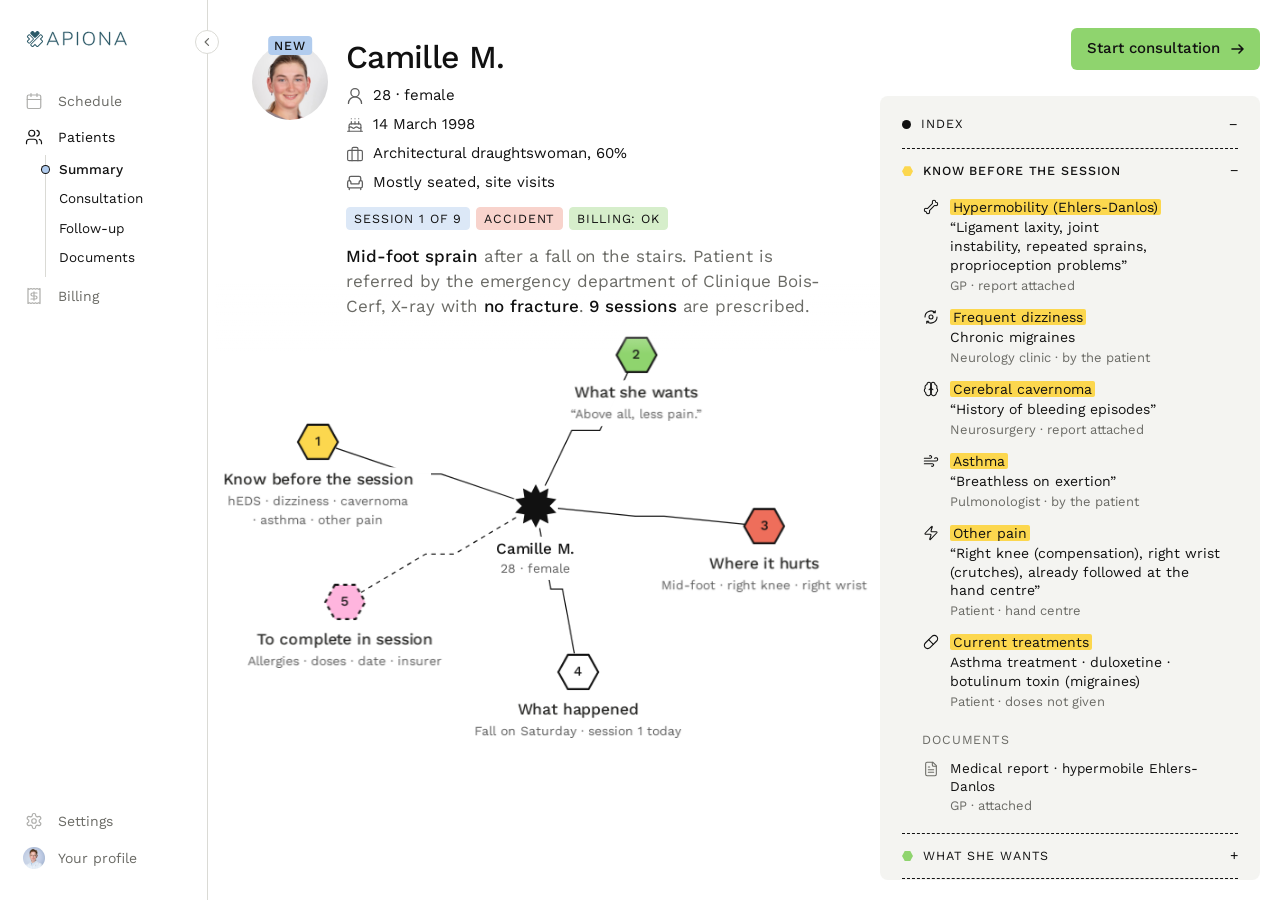
==== commit 3cfb996e: "Font: Work Sans from Google Fonts in place of ABC Areal (same on every machine) Co-Authored-By: Clau" ====
--- a/experiments/01-network/index.html
+++ b/experiments/01-network/index.html
@@ -4,7 +4,10 @@
   <meta charset="utf-8">
   <meta name="viewport" content="width=device-width, initial-scale=1">
   <title>Camille M. · Apiona</title>
-  <link rel="stylesheet" href="style.css?v=type-144">
+  <link rel="preconnect" href="https://fonts.googleapis.com">
+  <link rel="preconnect" href="https://fonts.gstatic.com" crossorigin>
+  <link rel="stylesheet" href="https://fonts.googleapis.com/css2?family=Work+Sans:ital,wght@0,400;0,500;0,600;0,700;1,400&display=swap">
+  <link rel="stylesheet" href="style.css?v=font-145">
 </head>
 <body>
   <main class="stage">
@@ -185,9 +188,9 @@
 
   </main>
 
-  <script src="../../design/icons.js?v=type-144"></script>
-  <script src="data.js?v=type-144"></script>
-  <script src="demo.js?v=type-144"></script>   <!-- does nothing unless the address has ?demo -->
-  <script src="app.js?v=type-144"></script>
+  <script src="../../design/icons.js?v=font-145"></script>
+  <script src="data.js?v=font-145"></script>
+  <script src="demo.js?v=font-145"></script>   <!-- does nothing unless the address has ?demo -->
+  <script src="app.js?v=font-145"></script>
 </body>
 </html>
--- a/experiments/01-network/style.css
+++ b/experiments/01-network/style.css
@@ -1,8 +1,4 @@
-/* ABC Areal is licensed: we use the copy installed on this Mac, never ship the files. */
-@font-face { font-family: "Areal"; font-weight: 400; src: local("ABC Areal Regular"), local("ABCAreal-Regular"), local("ABC Areal"); }
-@font-face { font-family: "Areal"; font-weight: 400; font-style: italic; src: local("ABC Areal Regular Italic"), local("ABCAreal-RegularItalic"); }
-@font-face { font-family: "Areal"; font-weight: 500; src: local("ABC Areal Medium"), local("ABCAreal-Medium"); }
-@font-face { font-family: "Areal"; font-weight: 700; src: local("ABC Areal Bold"), local("ABCAreal-Bold"); }
+/* Work Sans, from Google Fonts (loaded in index.html): open licence, so it shows the same on every machine */
 
 :root {
   /* Ground and ink */
@@ -21,7 +17,7 @@
   --you: #B1CCEE;        /* you are here: selection, focus, today */
   --alert: #EE6E5B;      /* case type: accident (from the earlier record palette) */
 
-  --font: "Areal", "ABC Areal", "Helvetica Neue", Helvetica, Arial, sans-serif;
+  --font: "Work Sans", "Helvetica Neue", Helvetica, Arial, sans-serif;
   --side: 400px;
   --rail-w: 208px;      /* the left menu, expanded */
   --rail-space: 208px;  /* what it takes from the page */
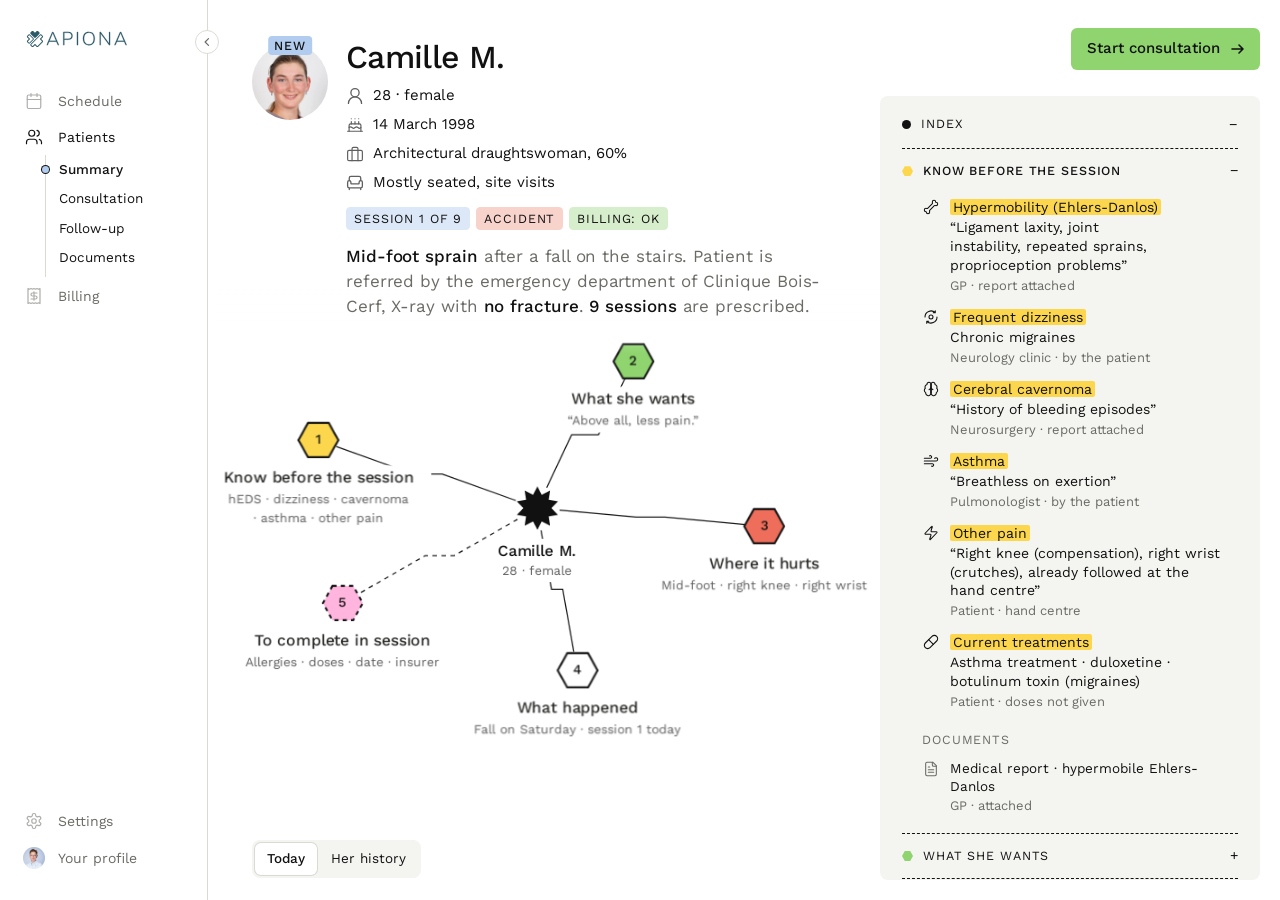
==== commit ca764f50: "Her history: a second layer under the summary - Today / Her history switch; in Her history the heade" ====
--- a/experiments/01-network/index.html
+++ b/experiments/01-network/index.html
@@ -7,7 +7,7 @@
   <link rel="preconnect" href="https://fonts.googleapis.com">
   <link rel="preconnect" href="https://fonts.gstatic.com" crossorigin>
   <link rel="stylesheet" href="https://fonts.googleapis.com/css2?family=Work+Sans:ital,wght@0,400;0,500;0,600;0,700;1,400&display=swap">
-  <link rel="stylesheet" href="style.css?v=font-145">
+  <link rel="stylesheet" href="style.css?v=final-216">
 </head>
 <body>
   <main class="stage">
@@ -188,9 +188,10 @@
 
   </main>
 
-  <script src="../../design/icons.js?v=font-145"></script>
-  <script src="data.js?v=font-145"></script>
-  <script src="demo.js?v=font-145"></script>   <!-- does nothing unless the address has ?demo -->
-  <script src="app.js?v=font-145"></script>
+  <script src="../../design/icons.js?v=final-216"></script>
+  <script src="data.js?v=final-216"></script>
+  <script src="demo.js?v=final-216"></script>   <!-- does nothing unless the address has ?demo -->
+  <script src="app.js?v=final-216"></script>
+  <script src="history.js?v=final-216"></script>   <!-- her history: the garden, a second layer under the summary -->
 </body>
 </html>
--- a/experiments/01-network/style.css
+++ b/experiments/01-network/style.css
@@ -2145,3 +2145,417 @@
 .tag-session  { background: #DCE8F7; border-color: #DCE8F7; }
 .tag-accident { background: #F8D3CC; border-color: #F8D3CC; }
 .tag-ok       { background: #D6EECB; border-color: #D6EECB; }
+
+/* ---------- Her history: the garden, alone in the middle; the header steps away ---------- */
+body.is-history .brief, body.is-history .start, body.is-history .map, body.is-history .hurt-body, body.is-history .media, body.is-history .hb-link {
+  opacity: 0 !important; pointer-events: none !important; transition: opacity var(--m-base) ease; }
+
+.hist-bar { position: absolute; z-index: 5; left: calc(var(--rail-space) + 44px); bottom: 22px; display: flex; align-items: center; gap: 18px;
+  transition: left .45s var(--ease), opacity var(--m-base) ease; }
+body.is-history .hist-bar { left: var(--rail-space); right: var(--side); justify-content: center; }
+body.is-consult .hist-bar, body.is-page .hist-bar { opacity: 0; pointer-events: none; }
+.hist-seg { display: inline-flex; padding: 3px; gap: 2px; background: var(--panel); border-radius: 8px; }
+.hist-seg button { border: 0; background: none; padding: 6px 12px; border-radius: 6px; font-size: 13.5px; cursor: pointer; color: var(--ink); }
+.hist-seg button.is-on { background: var(--white); box-shadow: 0 0 0 1px var(--rule); font-weight: 500; }
+.hist-time { display: flex; align-items: center; gap: 12px; }
+.hist-time[hidden] { display: none; }
+.hist-play { width: 30px; height: 30px; border-radius: 50%; border: 1px solid #BDBDB7; background: var(--white); display: grid; place-items: center; cursor: pointer; padding: 0; }
+.hist-play svg { width: 12px; height: 12px; fill: var(--ink); margin-left: 2px; }
+.hist-play.is-on { background: var(--you); border-color: var(--you); }
+.hist-range { width: 220px; accent-color: var(--ink); }
+.hist-year { font-size: 14px; font-weight: 500; min-width: 48px; font-variant-numeric: tabular-nums; }
+
+.garden { position: absolute; z-index: 2; left: var(--rail-space); right: var(--side); top: 24px; bottom: 72px;
+  opacity: 0; transition: opacity var(--m-slow) ease, left .45s var(--ease); }
+.garden.is-in { opacity: 1; }
+.garden[hidden] { display: none; }
+body.is-consult .garden, body.is-page .garden { opacity: 0; pointer-events: none; }
+.g-svg { width: 100%; height: 100%; overflow: visible; font-family: var(--font); }
+
+/* light strokes: rings barely there, branches and threads fine and soft */
+.g-ring { fill: none; stroke: #F0F0EC; stroke-width: 1; transition: opacity .6s ease; }
+.g-ring.is-major { stroke: #E2E2DD; }
+.g-yr { font-size: 11px; fill: #9A9A94; letter-spacing: .04em; transition: opacity .6s ease; }
+.g-ring.is-out, .g-yr.is-out { opacity: 0; }
+.g-branch { fill: none; stroke: #8E8E88; stroke-width: 1.1; stroke-linecap: round; }
+.g-blabel { font-size: 13px; fill: #55554F; letter-spacing: .01em; }
+.g-thread { fill: none; stroke: #C9C9C3; stroke-width: .9; stroke-dasharray: 1; stroke-dashoffset: 0; transition: stroke-dashoffset 1.1s var(--m-ease), stroke .25s, stroke-width .25s; }
+.g-thread.is-out { stroke-dashoffset: 1; transition-duration: .2s; }
+.g-thread.is-current, .g-thread.is-hint { stroke: var(--ink); stroke-width: 1.2; }
+.g-me { fill: var(--ink); }
+.g-me-t { fill: var(--white); font-size: 10.5px; font-weight: 500; }
+
+/* events pop in as the branch reaches them */
+.g-ev { cursor: pointer; outline: none; transition: opacity .45s ease, transform .6s var(--m-pop); }
+.g-ev.is-out { opacity: 0; transform: scale(.2); pointer-events: none; }
+.g-dot { stroke: var(--ink); stroke-width: 1.1; fill: var(--ink); transition: r .3s var(--m-pop); }
+.g-ev.from-her .g-dot { fill: var(--voice); }
+.g-ev.from-dismissed .g-dot { fill: var(--white); stroke: var(--alert); }
+.g-x { stroke: var(--alert); stroke-width: 1.3; stroke-linecap: round; }
+.g-ev.from-you .g-dot { fill: var(--you); }
+.g-doc { fill: none; stroke: #B5B5AF; stroke-width: .9; }
+.g-label { font-size: 12.5px; fill: var(--ink); paint-order: stroke; stroke: var(--white); stroke-width: 4px; stroke-linejoin: round; opacity: 0; transition: opacity .3s ease; pointer-events: none; }
+.g-ev.is-key:not(.is-out) .g-label, .g-ev.is-hint .g-label, .g-ev.is-current .g-label, .g-ev:focus-visible .g-label { opacity: 1; }
+.g-ev.is-current .g-dot, .g-ev.is-hint .g-dot { r: 7; }
+.g-ev.is-current .g-label { font-weight: 500; }
+.garden.has-current .g-ev:not(.is-current):not(.is-hint):not(.is-out) { opacity: .3; }
+.garden.has-current .g-thread:not(.is-current) { opacity: .4; }
+@media (prefers-reduced-motion: reduce) { .g-ev, .g-thread, .g-ring { transition: none; } }
+
+/* its list in the index: the year and a few words; the rest opens when chosen */
+.hist-index { flex: 0 1 auto; overflow: auto; min-height: 54px; }
+.hist-index[hidden] { display: none; }
+.hist-head { display: flex; align-items: center; gap: 10px; margin: 0; }
+.hist-head span:first-of-type { flex: 1; }
+.hist-count { font-size: 12.5px; color: var(--grey); }
+.hist-key { list-style: none; margin: 12px 0 0; padding: 0; display: flex; flex-wrap: wrap; gap: 6px 14px; font-size: 12px; color: var(--grey); }
+.hist-key li { display: flex; align-items: center; gap: 6px; }
+.hist-key i { width: 10px; height: 10px; border-radius: 50%; border: 1.2px solid var(--ink); }
+.hist-key .k-her { background: var(--voice); }
+.hist-key .k-clin { background: var(--ink); }
+.hist-key .k-dis { background: var(--white); border-color: var(--alert); }
+.hist-body { margin-top: 14px; border-top: 1px dashed var(--ink); }
+.hb-sec { border-bottom: 1px dashed var(--ink); padding: 10px 0 6px; }
+.hb-name { margin: 0 0 4px; font-size: 11px; letter-spacing: .06em; text-transform: uppercase; }
+.h-row { width: 100%; display: grid; grid-template-columns: 36px 10px 1fr; gap: 8px; align-items: start; text-align: left; border: 0; background: none; padding: 4px 4px; border-radius: 5px; cursor: pointer; font: inherit; color: var(--ink); transition: opacity .35s ease, background .2s; }
+.h-row.is-out { opacity: .28; }
+.h-row.is-hint { background: rgb(0 0 0 / .04); }
+.h-row.is-current { background: var(--you); }
+.h-year { font-size: 12.5px; color: var(--grey); font-variant-numeric: tabular-nums; padding-top: 1px; }
+.h-mark { width: 9px; height: 9px; margin-top: 5px; border-radius: 50%; border: 1.2px solid var(--ink); background: var(--ink); }
+.h-row.from-her .h-mark { background: var(--voice); }
+.h-row.from-dismissed .h-mark { background: var(--white); border-color: var(--alert); }
+.h-row.from-you .h-mark { background: var(--you); }
+.h-title { display: block; font-size: 14px; line-height: 1.35; }
+.h-more { display: none; }
+.h-row.is-current .h-more { display: block; }
+.h-note { display: block; font-size: 13px; line-height: 1.4; margin-top: 2px; }
+.h-meta { display: block; font-size: 11.5px; color: #3c3c38; margin-top: 3px; }
+@media (max-width: 760px) { .hist-bar, .garden, .hist-index { display: none !important; } }
+
+/* the spiral of time */
+.g-ghost { fill: none; stroke: #F1F1ED; stroke-width: 1; }
+.g-line { fill: none; stroke: #8E8E88; stroke-width: 1.2; stroke-linecap: round; stroke-linejoin: round; }
+.g-tip { fill: var(--ink); transition: opacity .4s ease; }
+.g-svg.is-grown .g-tip { opacity: 0; }
+.g-tick circle { fill: #B9B9B3; }
+.g-tick text { font-size: 11px; fill: #9A9A94; letter-spacing: .03em; }
+.g-tick.is-major circle { fill: #8E8E88; }
+.g-tick { transition: opacity .5s ease; }
+.g-tick.is-out { opacity: 0; }
+.g-loop { fill: none; stroke: #D9D9D4; stroke-width: 1; }
+.g-spec { font-size: 11px; fill: #8A8A84; font-weight: 400; }
+.garden.has-branch .g-ev:not(.in-branch):not(.is-out) { opacity: .18; }
+.garden.has-branch .g-ev.in-branch .g-label { opacity: 1; }
+.garden.has-branch .g-thread { opacity: .25; }
+.hb-name { display: flex; width: 100%; justify-content: space-between; align-items: center; border: 0; background: none; padding: 4px 4px; margin: 0 0 2px; border-radius: 5px; cursor: pointer; color: var(--ink);
+  font: inherit; font-size: 11px; letter-spacing: .06em; text-transform: uppercase; text-align: left; }
+.hb-name:hover { background: rgb(0 0 0 / .04); }
+.hb-name.is-on { background: var(--ink); color: var(--white); }
+.hb-n { font-size: 11px; letter-spacing: 0; color: var(--grey); }
+.hb-name.is-on .hb-n { color: #CFCFCA; }
+
+/* the list stays closed: only the specialties; one opens when you choose one of its events (or the specialty itself) */
+.hb-sec .h-row { display: none; }
+.hb-sec.is-open .h-row { display: grid; }
+.hb-sec { padding: 6px 0; }
+.hb-sec.is-open { padding-bottom: 10px; }
+.hb-name { padding: 7px 4px; }
+/* the specialty tag on a label shows only when you point at or choose the event */
+.g-spec { opacity: 0; transition: opacity .2s ease; }
+.g-ev.is-hint .g-spec, .g-ev.is-current .g-spec { opacity: 1; }
+/* growing: the line's tip glows a little as it travels */
+.g-tip { r: 4; fill: var(--ink); filter: drop-shadow(0 0 4px rgb(177 204 238 / .9)); }
+
+/* the hand-drawn spiral: a soft pencil line, gone over twice */
+.g-line { stroke: #7E7E78; stroke-width: 1.15; }
+.g-line2 { stroke: #B9B9B3; stroke-width: .8; opacity: .8; }
+.g-ghost { stroke: #F3F3EF; stroke-width: 1.4; }
+
+/* ---------- Her history, after the reference: a coloured line of time, words on it, circles off it ---------- */
+.garden { --sp: #A9C3EC; --sp-ring: #5E8FD8; --c-her: #3E8A2C; --c-clin: #2A2A28; --c-dis: #D04A36; --c-you: #2D5A68;
+  background-image: radial-gradient(#E3E3DE 1px, transparent 1.3px); background-size: 18px 18px; background-position: 9px 9px; border-radius: 10px; }
+.g-ghost { fill: none; stroke: #EEF2FA; stroke-width: 1.2; }
+.g-line { fill: none; stroke: var(--sp); stroke-width: 1.5; stroke-linecap: round; stroke-linejoin: round; }
+.g-tip { fill: var(--sp-ring); filter: drop-shadow(0 0 5px rgb(94 143 216 / .6)); transition: opacity .4s ease; }
+.g-svg.is-grown .g-tip { opacity: 0; }
+.g-me { fill: none; stroke: var(--sp-ring); stroke-width: 1.5; }
+.g-me-t, .g-yr { font-size: 10.5px; fill: #8E8E88; letter-spacing: .04em; }
+.g-yr { transition: opacity .5s ease; }
+
+/* words written on the line: a white halo breaks the line behind them */
+.g-ev { cursor: pointer; outline: none; transition: opacity .5s ease; }
+.g-word { font-size: 12.5px; fill: var(--c-clin); paint-order: stroke; stroke: var(--white); stroke-width: 6px; stroke-linejoin: round; }
+.g-ev.from-her .g-word { fill: var(--c-her); }
+.g-ev.from-dismissed .g-word { fill: var(--c-dis); }
+.g-ev.from-you .g-word { fill: var(--c-you); font-weight: 500; }
+.g-when { font-size: 10px; fill: #A2A29C; paint-order: stroke; stroke: var(--white); stroke-width: 4px; opacity: 0; transition: opacity .25s ease; }
+.g-ev:hover .g-when, .g-ev.is-hint .g-when, .g-ev.is-current .g-when { opacity: 1; }
+.g-ev:hover .g-word, .g-ev.is-hint .g-word { text-decoration: underline; text-underline-offset: 3px; }
+.g-ev.is-current .g-word { font-weight: 500; fill: var(--ink); }
+.g-ev.is-current .g-word { stroke: var(--you); }
+
+/* key findings: a circle off the line, holding what they explain */
+.g-cl { cursor: pointer; outline: none; transition: opacity .5s ease, transform .7s var(--m-pop); }
+.g-stem { fill: none; stroke: var(--sp-ring); stroke-width: 1.1; }
+.g-ring-c { fill: rgb(255 255 255 / .92); stroke: var(--sp-ring); stroke-width: 1.6; transition: stroke-width .2s; }
+.g-cl-title { font-size: 13px; font-weight: 500; fill: var(--sp-ring); paint-order: stroke; stroke: var(--white); stroke-width: 6px; stroke-linejoin: round; }
+.g-cl-row { font-size: 10.5px; fill: var(--c-clin); }
+.g-cl-row.from-her { fill: var(--c-her); }
+.g-cl-row.from-dismissed { fill: var(--c-dis); }
+.g-cl-row.is-current { font-weight: 600; }
+.g-cl:hover .g-ring-c, .g-cl.is-hint .g-ring-c, .g-cl.is-current .g-ring-c { stroke-width: 2.4; }
+.g-cl.is-current .g-ring-c { fill: #F3F7FD; }
+
+/* growing: words and circles appear as the line reaches them */
+.g-ev.is-out, .g-yr.is-out { opacity: 0; pointer-events: none; }
+.g-cl.is-out { opacity: 0; transform: scale(.3); pointer-events: none; }
+.garden.has-current .g-ev:not(.is-current):not(.is-out), .garden.has-current .g-cl:not(.is-current):not(.is-out) { opacity: .35; }
+.garden.has-branch .g-ev:not(.in-branch):not(.is-out), .garden.has-branch .g-cl:not(.in-branch):not(.is-out) { opacity: .2; }
+.garden.has-branch .g-ev.in-branch, .garden.has-branch .g-cl.in-branch { opacity: 1; }
+
+/* below the spiral: what you are looking at (left) and the counts in their colours (right), as in the reference */
+.g-status { position: absolute; left: 16px; bottom: 6px; margin: 0; font-size: 12.5px; color: #55554F; }
+.g-counts { position: absolute; right: 16px; bottom: 6px; margin: 0; padding: 0; list-style: none; text-align: right; font-size: 12.5px; line-height: 1.5; }
+.g-counts .c-her { color: var(--c-her); } .g-counts .c-clin { color: var(--c-clin); } .g-counts .c-dis { color: var(--c-dis); }
+
+/* the list: coloured like the words; no marks needed */
+.hist-index .h-row { grid-template-columns: 36px 1fr; }
+.hist-index .h-row.from-her .h-title { color: #3E8A2C; }
+.hist-index .h-row.from-dismissed .h-title { color: #D04A36; }
+.hist-index .h-row.from-you .h-title { color: #2D5A68; font-weight: 500; }
+@media (prefers-reduced-motion: reduce) { .g-ev, .g-cl, .g-yr { transition: none; } }
+
+/* the switch stays where it is in both views; in Her history only a replay button joins it */
+body.is-history .hist-bar { left: calc(var(--rail-space) + 44px); right: auto; justify-content: flex-start; }
+.hist-play { width: 32px; height: 32px; border-radius: 50%; border: 1px solid #CFCFCA; background: var(--white); display: grid; place-items: center; cursor: pointer; padding: 0; color: var(--ink); }
+.hist-play[hidden] { display: none; }
+.hist-play svg { width: 15px; height: 15px; fill: none; stroke: currentColor; stroke-width: 1.5; stroke-linecap: round; stroke-linejoin: round; margin: 0; }
+.hist-play.is-on { background: var(--you); border-color: var(--you); }
+.hist-play.is-on svg { animation: hist-spin 1.2s linear infinite; }
+@keyframes hist-spin { to { transform: rotate(360deg); } }
+.g-status { left: auto; right: 16px; bottom: 64px; }
+.g-cl-more { font-size: 10px; fill: #8E8E88; }
+
+/* Her history, readability pass: no dotted ground; larger type; colours that pass AA contrast on white */
+.garden { background-image: none; --c-her: #2E7420; --c-clin: #1F1F1D; --c-dis: #B3362A; --c-you: #1F4E5C; --sp-ring: #2F64B5; --sp: #9DBAE8; }
+.g-word { font-size: 14.5px; stroke-width: 7px; }
+.g-when { font-size: 12px; fill: #6B6B66; }
+.g-cl-title { font-size: 14.5px; stroke-width: 7px; }
+.g-cl-row { font-size: 12.5px; }
+.g-cl-more { font-size: 12px; fill: #6B6B66; }
+.g-me-t, .g-yr { font-size: 12px; fill: #6B6B66; }
+.g-status, .g-counts { font-size: 13.5px; }
+.g-counts .c-her { color: #2E7420; } .g-counts .c-dis { color: #B3362A; }
+.hist-index .h-row.from-her .h-title { color: #2E7420; }
+.hist-index .h-row.from-dismissed .h-title { color: #B3362A; }
+.hist-index .h-row.from-you .h-title { color: #1F4E5C; }
+/* keyboard: a clear focus ring on words and circles */
+.g-ev:focus-visible .g-word, .g-cl:focus-visible .g-cl-title { stroke: var(--you); stroke-width: 9px; }
+.g-cl:focus-visible .g-ring-c { stroke-width: 3; }
+.hb-name:focus-visible, .h-row:focus-visible, .hist-seg button:focus-visible, .hist-play:focus-visible { outline: 2px solid var(--ink); outline-offset: 2px; }
+.garden.has-current .g-ev:not(.is-current):not(.is-out), .garden.has-current .g-cl:not(.is-current):not(.is-out) { opacity: .45; }
+
+/* text stays black everywhere; colour only marks who wrote it (highlighter behind the word, a dot in the list) */
+.g-word, .g-ev.from-her .g-word, .g-ev.from-dismissed .g-word, .g-ev.from-you .g-word, .g-cl-title, .g-cl-row, .g-cl-row.from-her, .g-cl-row.from-dismissed { fill: var(--ink); }
+.g-ev.from-you .g-word { font-weight: 500; }
+.g-ev.from-her .g-word, .g-ev.from-dismissed .g-word, .g-ev.from-you .g-word { stroke: none; }
+.g-mark { fill: #BFE8A8; }
+.g-ev.from-dismissed .g-mark { fill: #FFC9C0; }
+.g-ev.from-you .g-mark { fill: var(--you); }
+.g-ev.is-current .g-word { stroke: none; text-decoration: underline; text-underline-offset: 3px; }
+.g-ev.is-current:not(.from-her):not(.from-dismissed):not(.from-you) .g-word { stroke: var(--you); stroke-width: 7px; }
+.g-cl-row.from-her, .g-cl-row.from-dismissed { text-decoration: underline; text-decoration-thickness: 3px; text-underline-offset: 3px; }
+.g-cl-row.from-her { text-decoration-color: #8FD46E; }
+.g-cl-row.from-dismissed { text-decoration-color: #EE6E5B; }
+.g-cl-title { fill: var(--ink); }
+.g-counts li { color: var(--ink) !important; display: flex; align-items: center; justify-content: flex-end; gap: 8px; }
+.g-counts i { width: 18px; height: 9px; border-radius: 2px; }
+.g-counts .k-her { background: #BFE8A8; } .g-counts .k-clin { background: none; border-bottom: 1.5px solid var(--ink); height: 5px; border-radius: 0; } .g-counts .k-dis { background: #FFC9C0; }
+.hist-index .h-row { grid-template-columns: 36px 10px 1fr; }
+.hist-index .h-row .h-title, .hist-index .h-row.from-her .h-title, .hist-index .h-row.from-dismissed .h-title, .hist-index .h-row.from-you .h-title { color: var(--ink); }
+.hist-index .h-mark { width: 9px; height: 9px; margin-top: 6px; border-radius: 50%; border: 1.2px solid var(--ink); background: var(--ink); }
+.hist-index .h-row.from-her .h-mark { background: #8FD46E; }
+.hist-index .h-row.from-dismissed .h-mark { background: #FFC9C0; border-color: #B3362A; }
+.hist-index .h-row.from-you .h-mark { background: var(--you); }
+
+.g-status { left: 0; right: 0; bottom: 4px; text-align: center; font-size: 14px; color: #3c3c38; }
+.g-counts { display: none; }
+.hist-key { margin: 10px 0 0; gap: 6px 16px; font-size: 12.5px; color: var(--ink); }
+.hist-key i { width: 18px; height: 10px; border-radius: 2px; border: 0; }
+.hist-key .k-her { background: #BFE8A8; } .hist-key .k-dis { background: #FFC9C0; } .hist-key .k-you { background: var(--you); }
+
+/* calmer, bigger, readable: no coloured outline around words; the chosen word is simply underlined */
+.garden { top: 12px; bottom: 60px; }
+.g-word { font-size: 16px; stroke-width: 6px; }
+.g-when { font-size: 12.5px; }
+.g-cl-title { font-size: 16px; }
+.g-cl-row { font-size: 13.5px; }
+.g-cl-more { font-size: 12.5px; }
+.g-mark { rx: 2; }
+.g-ev.is-current .g-word, .g-ev.is-current:not(.from-her):not(.from-dismissed):not(.from-you) .g-word,
+.g-ev:focus-visible .g-word, .g-cl:focus-visible .g-cl-title { stroke: var(--white); stroke-width: 6px; font-weight: 500;
+  text-decoration: underline; text-decoration-thickness: 2px; text-underline-offset: 4px; }
+.g-ev.from-her.is-current .g-word, .g-ev.from-dismissed.is-current .g-word, .g-ev.from-you.is-current .g-word,
+.g-ev.from-her:focus-visible .g-word, .g-ev.from-dismissed:focus-visible .g-word, .g-ev.from-you:focus-visible .g-word { stroke: none; }
+/* words arrive softly as the line reaches them */
+.g-ev { transition: opacity .9s ease; }
+.g-cl { transition: opacity .9s ease, transform 1s var(--m-ease); }
+.g-cl.is-out { transform: scale(.6); }
+
+/* circle rows: the highlighter replaces the underline */
+.g-cl-row.from-her, .g-cl-row.from-dismissed { text-decoration: none; }
+.g-mark.m-her { fill: #BFE8A8; } .g-mark.m-dis { fill: #FFC9C0; }
+
+/* the hint sits in the index, where the details appear */
+.hist-hint { margin: 10px 0 0; font-size: 13.5px; line-height: 1.4; color: #3c3c38; }
+
+/* key findings: a hub with linked bubbles (no text inside circles) */
+.g-hub { fill: #F3F7FD; stroke: var(--sp-ring); stroke-width: 1.6; transition: r .25s var(--m-pop); }
+.g-cl:hover .g-hub, .g-cl.is-current .g-hub, .g-cl.is-hint .g-hub { r: 13; fill: var(--you); }
+.g-link { fill: none; stroke: var(--sp-ring); stroke-width: 1; opacity: .8; }
+.g-bub { fill: var(--white); stroke: var(--sp-ring); stroke-width: 1.4; transition: r .2s var(--m-pop), fill .2s; }
+.g-kid { cursor: pointer; outline: none; transition: opacity .9s ease; }
+.g-kid-t { font-size: 14px; fill: var(--ink); paint-order: stroke; stroke: var(--white); stroke-width: 5px; stroke-linejoin: round; }
+.g-kid.from-her .g-kid-t, .g-kid.from-dismissed .g-kid-t { stroke: none; }
+.g-kid:hover .g-bub, .g-kid.is-current .g-bub, .g-kid:focus-visible .g-bub { r: 7.5; fill: var(--you); }
+.g-kid.is-current .g-kid-t, .g-kid:focus-visible .g-kid-t { font-weight: 500; text-decoration: underline; text-underline-offset: 3px; }
+.g-kid.is-out { opacity: 0; pointer-events: none; }
+.garden.has-current .g-cl.is-current .g-kid:not(.is-current) { opacity: .5; }
+
+/* documents in the history list: small prints; open, they come to the middle as on the home screen */
+.h-prints { position: relative; display: flex; align-items: flex-end; gap: 0; margin-top: 10px; height: 74px; cursor: zoom-in; }
+.h-print { position: relative; width: 52px; height: 70px; margin-right: -22px; overflow: hidden; background: #000; border-radius: 2px;
+  box-shadow: 0 1px 2px rgb(0 0 0 / .15), 0 6px 14px -6px rgb(0 0 0 / .35); transform: rotate(calc((var(--i) - .5) * 5deg)); transition: transform .3s var(--m-ease); }
+.h-print.is-paper { background: var(--white); outline: 1px solid var(--rule); outline-offset: -1px; }
+.h-print img { width: 100%; height: 100%; object-fit: cover; display: block; }
+.h-print .drawn-page { width: 100%; height: 100%; padding: 5px; box-sizing: border-box; }
+.h-prints:hover .h-print { transform: rotate(0) translateY(-3px); }
+.h-open { margin-left: 34px; font-size: 13px; text-decoration: underline; text-underline-offset: 3px; }
+.h-prints:focus-visible { outline: 2px solid var(--ink); outline-offset: 3px; border-radius: 4px; }
+
+.h-viewer { position: fixed; inset: 0; z-index: 60; display: flex; flex-direction: column; align-items: center; justify-content: center; gap: 18px;
+  background: rgb(255 255 255 / .94); opacity: 0; transition: opacity .3s ease; cursor: zoom-out; padding: 40px; }
+.h-viewer[hidden] { display: none; }
+.h-viewer.is-in { opacity: 1; }
+.hv-pages { display: flex; gap: 28px; align-items: center; justify-content: center; max-width: 100%; }
+.hv-page { margin: 0; height: min(72vh, 760px); aspect-ratio: 1 / 1.3; background: #000; box-shadow: 0 2px 6px rgb(0 0 0 / .1), 0 30px 60px -30px rgb(0 0 0 / .45);
+  transform: translateY(24px) scale(.92); transition: transform .5s var(--m-ease) calc(var(--i) * 70ms); overflow: hidden; }
+.hv-page.is-paper { background: var(--white); outline: 1px solid var(--rule); }
+.h-viewer.is-in .hv-page { transform: none; }
+.hv-page img { width: 100%; height: 100%; object-fit: contain; display: block; }
+.hv-page .drawn-page.is-big { width: 100%; height: 100%; padding: 28px; box-sizing: border-box; display: flex; flex-direction: column; gap: 10px; }
+.hv-page .drawn-page.is-big .dp-type { font-size: 12px; } .hv-page .drawn-page.is-big .dp-title { font-size: 22px; } .hv-page .drawn-page.is-big .dp-from { font-size: 13px; }
+.hv-page .drawn-page.is-big .dp-lines { gap: 12px; margin-top: 18px; } .hv-page .drawn-page.is-big .dp-lines i { height: 4px; }
+.hv-cap { margin: 0; text-align: center; font-size: 15px; }
+.hv-cap span { display: block; margin-top: 4px; font-size: 13px; color: var(--grey); }
+
+/* clean circles for the hubs and bubbles; they grow a little on hover */
+.g-hub { fill: #F3F7FD; stroke: var(--sp-ring); stroke-width: 1.6; transition: r .25s var(--m-pop), fill .2s; }
+.g-cl:hover .g-hub, .g-cl.is-current .g-hub, .g-cl.is-hint .g-hub { r: 13; fill: var(--you); }
+.g-bub { fill: var(--white); stroke: var(--sp-ring); stroke-width: 1.4; transition: r .2s var(--m-pop), fill .2s; }
+.g-kid:hover .g-bub, .g-kid.is-current .g-bub, .g-kid:focus-visible .g-bub { r: 7.5; fill: var(--you); }
+.g-me { fill: none; stroke: var(--sp-ring); stroke-width: 1.5; }
+/* the report sits on the right of the view, next to the index */
+/* the documents of the chosen event: a pile of prints on the right of the view, next to the index */
+.h-pile { position: absolute; right: 16px; top: 8px; z-index: 3; display: flex; flex-direction: column; align-items: flex-end; gap: 6px;
+  border: 0; background: none; padding: 0; cursor: zoom-in; font: inherit; color: var(--ink); text-align: right; max-width: 200px;
+  opacity: 0; transform: translateY(8px); transition: opacity .3s ease, transform .4s var(--m-ease); }
+.h-pile[hidden] { display: none; }
+.h-pile.is-in { opacity: 1; transform: none; }
+.hp-prints { display: flex; flex-direction: row-reverse; height: 112px; align-items: flex-end; }
+.h-pile .h-print { width: 76px; height: 104px; margin-right: 0; margin-left: -38px; }
+.h-pile:hover .h-print { transform: rotate(0) translateY(-4px); }
+.hp-cap { margin-top: 6px; font-size: 13px; line-height: 1.35; }
+.hp-hint { font-size: 12.5px; color: var(--grey); text-decoration: underline; text-underline-offset: 3px; }
+.h-pile:focus-visible { outline: 2px solid var(--ink); outline-offset: 4px; border-radius: 4px; }
+.h-pile { top: auto; bottom: 8px; }   /* bottom right, beside the index, clear of the spiral */
+
+/* the big circles are back: the finding's events written inside */
+.g-ring-c { fill: rgb(255 255 255 / .92); stroke: var(--sp-ring); stroke-width: 1.6; }
+.g-cl:hover .g-ring-c, .g-cl.is-hint .g-ring-c, .g-cl.is-current .g-ring-c { stroke-width: 2.4; }
+.g-cl.is-current .g-ring-c { fill: #F3F7FD; }
+.g-cl-row { font-size: 13.5px; fill: var(--ink); cursor: pointer; }
+.g-cl-row.from-her, .g-cl-row.from-dismissed { text-decoration: none; }
+.g-cl-row.is-current { font-weight: 600; }
+
+/* an opened circle: its events come out as bubbles around it, tied by thin lines; the text inside steps back */
+.g-burst { pointer-events: none; }
+.g-cl.is-open .g-burst { pointer-events: auto; }
+.g-kid { cursor: pointer; outline: none; opacity: 0; transform: translate(var(--dx), var(--dy)) scale(.2);
+  transition: opacity .3s ease, transform .5s var(--m-pop); }
+.g-cl.is-open .g-kid { opacity: 1; transform: none; transition-delay: calc(var(--i) * 45ms); }
+.g-link { fill: none; stroke: var(--sp-ring); stroke-width: 1; opacity: .7; }
+.g-bub { fill: var(--white); stroke: var(--sp-ring); stroke-width: 1.4; transition: r .2s var(--m-pop), fill .2s; }
+.g-kid-t { font-size: 14px; fill: var(--ink); paint-order: stroke; stroke: var(--white); stroke-width: 5px; stroke-linejoin: round; }
+.g-kid.from-her .g-kid-t, .g-kid.from-dismissed .g-kid-t { stroke: none; }
+.g-kid:hover .g-bub, .g-kid.is-current .g-bub, .g-kid:focus-visible .g-bub { r: 7.5; fill: var(--you); }
+.g-kid.is-current .g-kid-t, .g-kid:focus-visible .g-kid-t { font-weight: 500; text-decoration: underline; text-underline-offset: 3px; }
+.g-cl .g-cl-row, .g-cl .g-cl-more, .g-cl .g-mark { transition: opacity .3s ease; }
+.g-cl.is-open .g-cl-row, .g-cl.is-open .g-cl-more, .g-cl.is-open > .g-mark { opacity: 0; }
+.g-cl.is-open .g-ring-c { fill: #F3F7FD; }
+.g-cl .g-count { font-size: 13px; fill: var(--sp-ring); opacity: 0; transition: opacity .3s ease .1s; }
+.g-cl.is-open .g-count { opacity: 1; }
+@media (prefers-reduced-motion: reduce) { .g-kid { transition: none; } }
+
+/* choosing something never fades the rest: every label stays readable */
+
+
+/* opened circle: its bubbles all stay fully visible */
+.garden.has-current .g-cl.is-current .g-kid:not(.is-current) { opacity: 1; }
+/* the report: larger, at the top next to the index (at the bottom if a word is in the way) */
+.h-pile { top: 8px; bottom: auto; max-width: 240px; }
+.h-pile.at-bottom { top: auto; bottom: 8px; }
+.hp-prints { height: 160px; }
+.h-pile .h-print { width: 112px; height: 152px; margin-left: -56px; }
+.hp-cap { font-size: 14px; }
+.hp-hint { font-size: 13px; }
+
+.h-pile.pos-tr { top: 8px; bottom: auto; right: 16px; left: auto; align-items: flex-end; text-align: right; }
+.h-pile.pos-br { top: auto; bottom: 8px; right: 16px; left: auto; align-items: flex-end; text-align: right; }
+.h-pile.pos-tl { top: 8px; bottom: auto; left: 16px; right: auto; align-items: flex-start; text-align: left; }
+.h-pile.pos-bl { top: auto; bottom: 8px; left: 16px; right: auto; align-items: flex-start; text-align: left; }
+.h-pile.pos-tl .hp-prints, .h-pile.pos-bl .hp-prints { flex-direction: row; }
+.h-pile.pos-tl .h-print, .h-pile.pos-bl .h-print { margin-left: 0; margin-right: -56px; }
+
+/* the report: just left of the index, level with its top; the index never moves */
+.stage > .h-pile { position: absolute; z-index: 5; top: 96px; bottom: auto; left: auto; right: calc(var(--side) + 12px);
+  display: flex; flex-direction: column; align-items: flex-end; gap: 6px; width: 200px; max-width: none; padding: 10px; text-align: right;
+  background: var(--white); border-radius: 8px; }
+.stage > .h-pile .hp-prints { flex-direction: row-reverse; height: 150px; padding-left: 50px; }
+.stage > .h-pile .h-print { width: 104px; height: 142px; margin-right: 0; margin-left: -50px; }
+.stage > .h-pile .hp-text { display: flex; flex-direction: column; gap: 4px; }
+body:not(.is-history) .h-pile { display: none; }
+
+/* a circle holds one sentence about its finding; choosing it only strengthens its outline */
+.g-cl-sum { font-size: 12.5px; fill: var(--ink); }
+.g-cl.is-current .g-ring-c { stroke-width: 2.6; fill: #F3F7FD; }
+.h-rel { display: block; font-size: 13px; line-height: 1.4; margin-top: 4px; }
+
+/* the opened finding keeps its sentence and its colour; its related events sit around it, fully visible */
+.g-cl.is-open .g-cl-sum { opacity: 1; }
+.g-cl .g-kid, .garden.has-current .g-cl.is-current .g-kid:not(.is-current) { opacity: 0; }
+.g-cl.is-open .g-kid, .garden.has-current .g-cl.is-open .g-kid:not(.is-current) { opacity: 1; }
+/* in Her history the hidden header must not catch any click (its children allowed clicks on their own) */
+body.is-history .brief, body.is-history .brief * { pointer-events: none !important; visibility: hidden; }
+
+/* focus: what you choose stays at full strength (a word, or a finding with its title, sentence and related events);
+   the rest of the spiral steps back so the chosen information stands out */
+.g-ev, .g-cl, .g-line, .g-yr, .g-centre { transition: opacity .35s ease; }
+.garden.has-current .g-ev:not(.is-current):not(.is-out) { opacity: .2 !important; }
+.garden.has-current .g-cl:not(.is-current):not(.is-out) { opacity: .2 !important; }
+.garden.has-current .g-cl.is-current { opacity: 1 !important; }
+.garden.has-current .g-line, .garden.has-current .g-yr, .garden.has-current .g-centre { opacity: .3; }
+
+.g-cl .g-kid, .g-burst { display: none; }   /* no bubbles: a finding shows its document directly */
+
+/* a chosen finding: the incidents it explains stay lit where they happened on the spiral */
+.garden.has-current .g-ev.is-related:not(.is-out) { opacity: 1 !important; }
+.g-ev.is-related .g-word { text-decoration: underline; text-decoration-color: var(--sp-ring); text-decoration-thickness: 1.5px; text-underline-offset: 4px; }
+
+/* every incident shows its year, always (not only on hover) */
+.g-when { opacity: 1 !important; font-size: 12px; fill: #6B6B66; }
+.g-yrs { display: none; }   /* each incident carries its own year now; the separate markers are no longer needed */
+
+/* the index stays quiet: no event counts */
+.hist-count, .hb-n { display: none; }
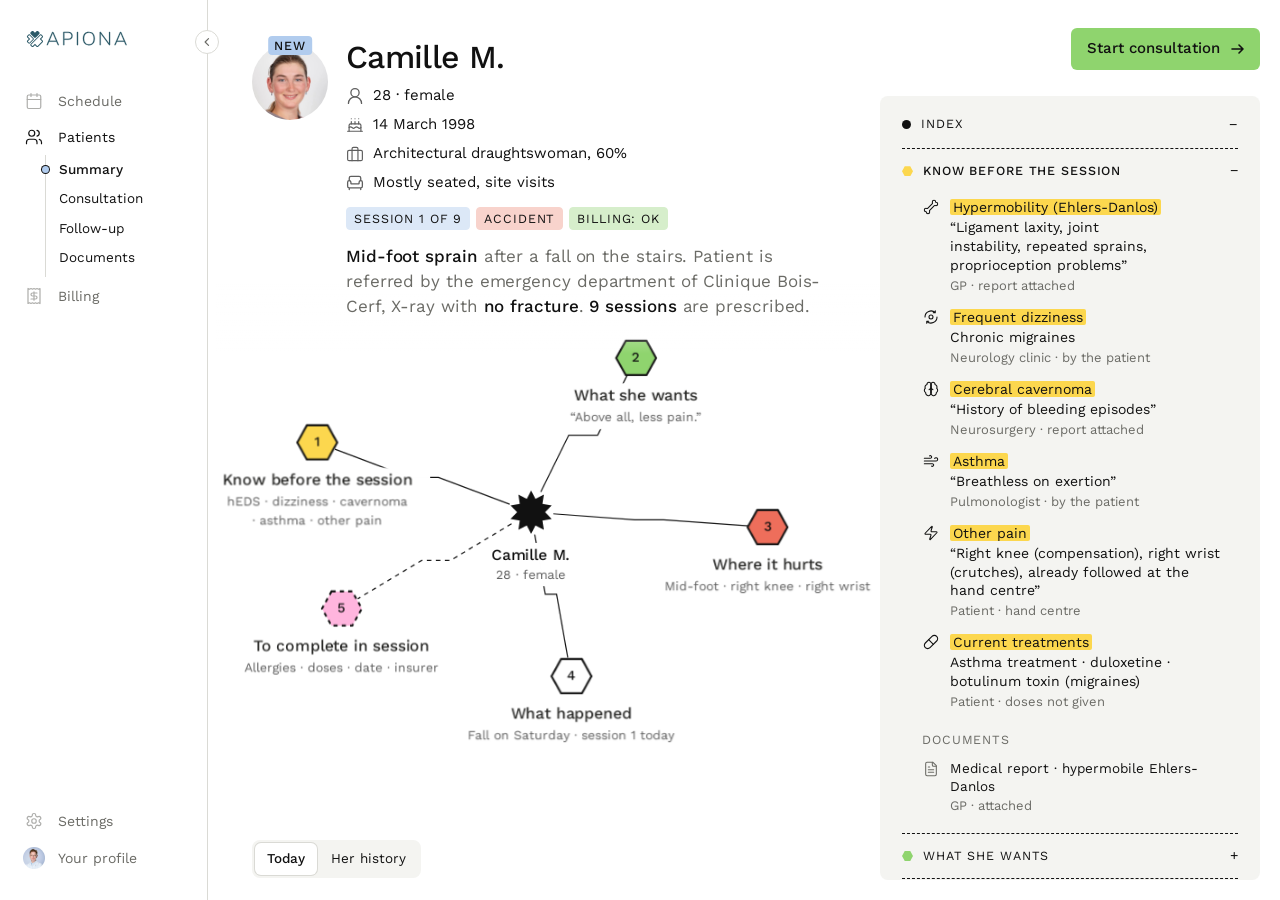
==== commit 44202b16: "Her history: the last year grows one incident at a time (no burst at the end), and the busy last tur" ====
--- a/experiments/01-network/index.html
+++ b/experiments/01-network/index.html
@@ -7,7 +7,7 @@
   <link rel="preconnect" href="https://fonts.googleapis.com">
   <link rel="preconnect" href="https://fonts.gstatic.com" crossorigin>
   <link rel="stylesheet" href="https://fonts.googleapis.com/css2?family=Work+Sans:ital,wght@0,400;0,500;0,600;0,700;1,400&display=swap">
-  <link rel="stylesheet" href="style.css?v=final-216">
+  <link rel="stylesheet" href="style.css?v=end-217">
 </head>
 <body>
   <main class="stage">
@@ -188,10 +188,10 @@
 
   </main>
 
-  <script src="../../design/icons.js?v=final-216"></script>
-  <script src="data.js?v=final-216"></script>
-  <script src="demo.js?v=final-216"></script>   <!-- does nothing unless the address has ?demo -->
-  <script src="app.js?v=final-216"></script>
-  <script src="history.js?v=final-216"></script>   <!-- her history: the garden, a second layer under the summary -->
+  <script src="../../design/icons.js?v=end-217"></script>
+  <script src="data.js?v=end-217"></script>
+  <script src="demo.js?v=end-217"></script>   <!-- does nothing unless the address has ?demo -->
+  <script src="app.js?v=end-217"></script>
+  <script src="history.js?v=end-217"></script>   <!-- her history: the garden, a second layer under the summary -->
 </body>
 </html>
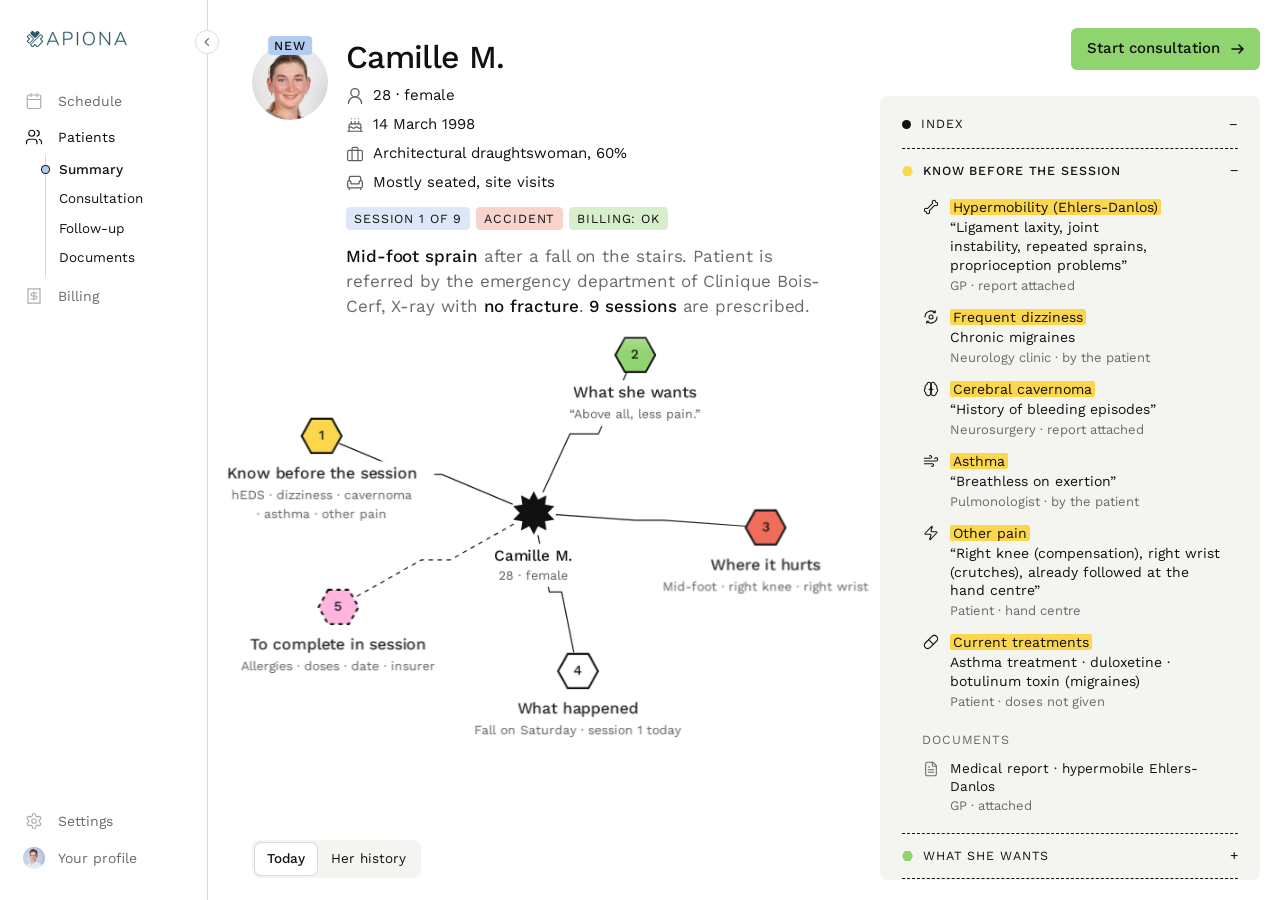
==== commit 24c155dc: "Her history on the phone: one hand-drawn line from 2010 down to today, findings as dots with their s" ====
--- a/experiments/01-network/index.html
+++ b/experiments/01-network/index.html
@@ -7,7 +7,7 @@
   <link rel="preconnect" href="https://fonts.googleapis.com">
   <link rel="preconnect" href="https://fonts.gstatic.com" crossorigin>
   <link rel="stylesheet" href="https://fonts.googleapis.com/css2?family=Work+Sans:ital,wght@0,400;0,500;0,600;0,700;1,400&display=swap">
-  <link rel="stylesheet" href="style.css?v=end-217">
+  <link rel="stylesheet" href="style.css?v=end-218">
 </head>
 <body>
   <main class="stage">
@@ -188,10 +188,10 @@
 
   </main>
 
-  <script src="../../design/icons.js?v=end-217"></script>
-  <script src="data.js?v=end-217"></script>
-  <script src="demo.js?v=end-217"></script>   <!-- does nothing unless the address has ?demo -->
-  <script src="app.js?v=end-217"></script>
-  <script src="history.js?v=end-217"></script>   <!-- her history: the garden, a second layer under the summary -->
+  <script src="../../design/icons.js?v=end-218"></script>
+  <script src="data.js?v=end-218"></script>
+  <script src="demo.js?v=end-218"></script>   <!-- does nothing unless the address has ?demo -->
+  <script src="app.js?v=end-218"></script>
+  <script src="history.js?v=end-218"></script>   <!-- her history: the garden, a second layer under the summary -->
 </body>
 </html>
--- a/experiments/01-network/style.css
+++ b/experiments/01-network/style.css
@@ -2559,3 +2559,66 @@
 
 /* the index stays quiet: no event counts */
 .hist-count, .hb-n { display: none; }
+
+/* ---------- Her history on a phone: one hand-drawn line down the page (phone only) ---------- */
+.m-hist-bar, .m-hist, .m-doc-sheet { display: none; }
+@media (max-width: 760px) {
+  .m-hist-bar { display: flex; align-items: center; gap: 12px; margin: 0 0 14px; }
+  .m-hist-bar .hist-seg button { padding: 7px 14px; font-size: 14px; }
+  .m-hist-play { width: 34px; height: 34px; border-radius: 50%; border: 1px solid #CFCFCA; background: var(--white); display: grid; place-items: center; padding: 0; color: var(--ink); cursor: pointer; }
+  .m-hist-play[hidden] { display: none; }
+  .m-hist-play svg { width: 15px; height: 15px; fill: none; stroke: currentColor; stroke-width: 1.5; stroke-linecap: round; stroke-linejoin: round; }
+  .m-hist-play.is-on { background: var(--you); border-color: var(--you); }
+  .m-hist-play.is-on svg { animation: hist-spin 1.2s linear infinite; }
+
+  body.m-history #index, body.m-history .start, body.m-history .map, body.m-history .hurt-body, body.m-history .hb-link { display: none !important; }
+  body.m-history .stage { padding-bottom: calc(var(--tabs) + 24px); }
+
+  .m-hist { display: block; padding: 4px 0 24px; }
+  .m-hist[hidden] { display: none; }
+  .mh-key { list-style: none; margin: 0 0 18px; padding: 0; display: flex; flex-wrap: wrap; gap: 6px 16px; font-size: 12.5px; color: var(--ink); }
+  .mh-key li { display: flex; align-items: center; gap: 6px; }
+  .mh-key i { width: 18px; height: 10px; border-radius: 2px; }
+  .mh-key .k-her { background: #BFE8A8; } .mh-key .k-dis { background: #FFC9C0; } .mh-key .k-you { background: var(--you); }
+
+  .mh-body { position: relative; }
+  .mh-line { position: absolute; left: 0; top: 0; width: 100%; pointer-events: none; overflow: visible; }
+  .mh-line path { fill: none; stroke: var(--ink); stroke-width: 1.3; stroke-linecap: round; }
+  .mh-list { list-style: none; margin: 0; padding: 0; position: relative; }
+  .mh-row { position: relative; padding: 0 0 18px 88px; min-height: 26px; opacity: 0; transform: translateY(6px);
+    transition: opacity .45s ease, transform .45s ease; }
+  .mh-row.is-in { opacity: 1; transform: none; }
+  .mh-year { position: absolute; left: 0; top: 3px; font-size: 13px; color: var(--grey); font-variant-numeric: tabular-nums; }
+  .mh-dot { position: absolute; left: 61px; top: 7px; width: 10px; height: 10px; border-radius: 50%; background: var(--ink); }
+  .mh-title { display: block; border: 0; background: none; padding: 0; text-align: left; font: inherit; font-size: 15.5px; line-height: 1.4; color: var(--ink); cursor: pointer; }
+  .mh-row.is-finding .mh-title { font-weight: 500; }
+  .mh-mark { padding: 1px 4px; margin: 0 -4px; border-radius: 2px; -webkit-box-decoration-break: clone; box-decoration-break: clone; }
+  .mh-mark.m-her { background: #BFE8A8; } .mh-mark.m-dis { background: #FFC9C0; } .mh-mark.m-you { background: var(--you); }
+  .mh-sum { margin: 4px 0 10px; font-size: 14.5px; line-height: 1.45; color: var(--ink); }
+  .mh-doc { display: inline-flex; align-items: center; gap: 10px; border: 0; background: none; padding: 0; font: inherit; font-size: 13px; color: var(--ink); cursor: pointer; }
+  .mh-thumb { width: 46px; height: 36px; border-radius: 4px; overflow: hidden; background: #1B1B1B; display: block; box-shadow: 0 0 0 1px var(--rule); }
+  .mh-thumb.is-paper { background: var(--white); }
+  .mh-thumb img { width: 100%; height: 100%; object-fit: cover; display: block; }
+  .mh-thumb .drawn-page { transform: scale(.32); transform-origin: 0 0; width: 300%; display: block; }
+  .mh-doc-name { text-decoration: underline; text-decoration-color: var(--you); text-decoration-thickness: 2px; text-underline-offset: 3px; }
+  .m-hist.has-current .mh-row { transition: opacity .3s ease; }
+  .m-hist.has-current .mh-row.is-in:not(.is-lit) { opacity: .25; }
+
+  .m-doc-sheet { display: block; position: fixed; inset: 0; z-index: 40; background: rgb(20 20 18 / 0); transition: background .35s ease; }
+  .m-doc-sheet[hidden] { display: none; }
+  .m-doc-sheet.is-in { background: rgb(20 20 18 / .35); }
+  .mds-card { position: absolute; left: 0; right: 0; bottom: 0; max-height: 86vh; overflow: auto; background: var(--white); border-radius: 18px 18px 0 0;
+    padding: 10px 16px calc(18px + env(safe-area-inset-bottom)); transform: translateY(100%); transition: transform .4s var(--m-ease); }
+  .m-doc-sheet.is-in .mds-card { transform: none; }
+  .mds-handle { display: block; width: 40px; height: 4px; border-radius: 2px; background: #CFCFCA; margin: 0 auto 14px; cursor: pointer; }
+  .mds-pages { display: grid; gap: 10px; }
+  .mds-page { margin: 0; border-radius: 6px; overflow: hidden; background: #111; }
+  .mds-page.is-paper { background: var(--white); box-shadow: 0 0 0 1px var(--rule); }
+  .mds-page img { width: 100%; display: block; }
+  .mds-cap { margin: 12px 0 14px; font-size: 14px; line-height: 1.4; color: var(--ink); }
+  .mds-close { width: 100%; padding: 12px; border: 1px solid var(--rule); border-radius: 8px; background: var(--white); font: inherit; font-size: 15px; color: var(--ink); cursor: pointer; }
+}
+@media (max-width: 760px) and (prefers-reduced-motion: reduce) {
+  .mh-row { transition: none; transform: none; }
+  .mds-card { transition: none; }
+}
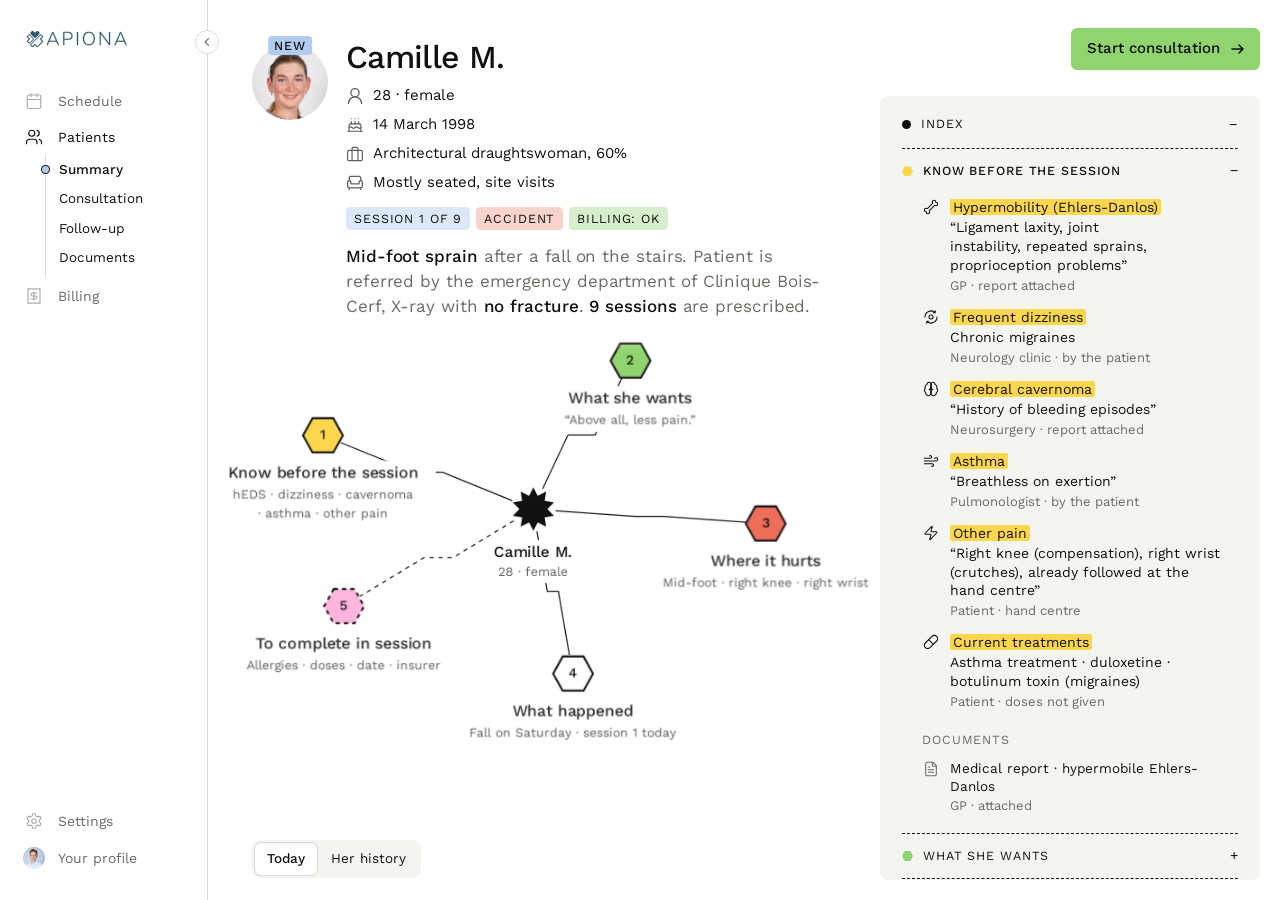
==== commit 7e9cd493: "Her history on the phone: opened from a history icon beside the summary's; the switch is gone and th" ====
--- a/experiments/01-network/index.html
+++ b/experiments/01-network/index.html
@@ -7,7 +7,7 @@
   <link rel="preconnect" href="https://fonts.googleapis.com">
   <link rel="preconnect" href="https://fonts.gstatic.com" crossorigin>
   <link rel="stylesheet" href="https://fonts.googleapis.com/css2?family=Work+Sans:ital,wght@0,400;0,500;0,600;0,700;1,400&display=swap">
-  <link rel="stylesheet" href="style.css?v=end-218">
+  <link rel="stylesheet" href="style.css?v=end-220">
 </head>
 <body>
   <main class="stage">
@@ -188,10 +188,10 @@
 
   </main>
 
-  <script src="../../design/icons.js?v=end-218"></script>
-  <script src="data.js?v=end-218"></script>
-  <script src="demo.js?v=end-218"></script>   <!-- does nothing unless the address has ?demo -->
-  <script src="app.js?v=end-218"></script>
-  <script src="history.js?v=end-218"></script>   <!-- her history: the garden, a second layer under the summary -->
+  <script src="../../design/icons.js?v=end-220"></script>
+  <script src="data.js?v=end-220"></script>
+  <script src="demo.js?v=end-220"></script>   <!-- does nothing unless the address has ?demo -->
+  <script src="app.js?v=end-220"></script>
+  <script src="history.js?v=end-220"></script>   <!-- her history: the garden, a second layer under the summary -->
 </body>
 </html>
--- a/experiments/01-network/style.css
+++ b/experiments/01-network/style.css
@@ -2622,3 +2622,14 @@
   .mh-row { transition: none; transform: none; }
   .mds-card { transition: none; }
 }
+@media (max-width: 760px) {
+  .who:has(.m-hist-btn) { padding-right: 104px; }
+  .m-sum-btn.m-hist-btn { right: 52px; }
+  .m-sum-btn.m-hist-btn.is-on { transform: none; }
+}
+@media (max-width: 760px) {
+  .m-hist-bar { display: none; }   /* the history icon at the top is the only way in */
+  .mh-head { display: flex; align-items: center; justify-content: space-between; gap: 12px; margin: 0 0 18px; }
+  .mh-head .mh-key { margin: 0; }
+  .mh-head .m-hist-play { flex: none; }
+}
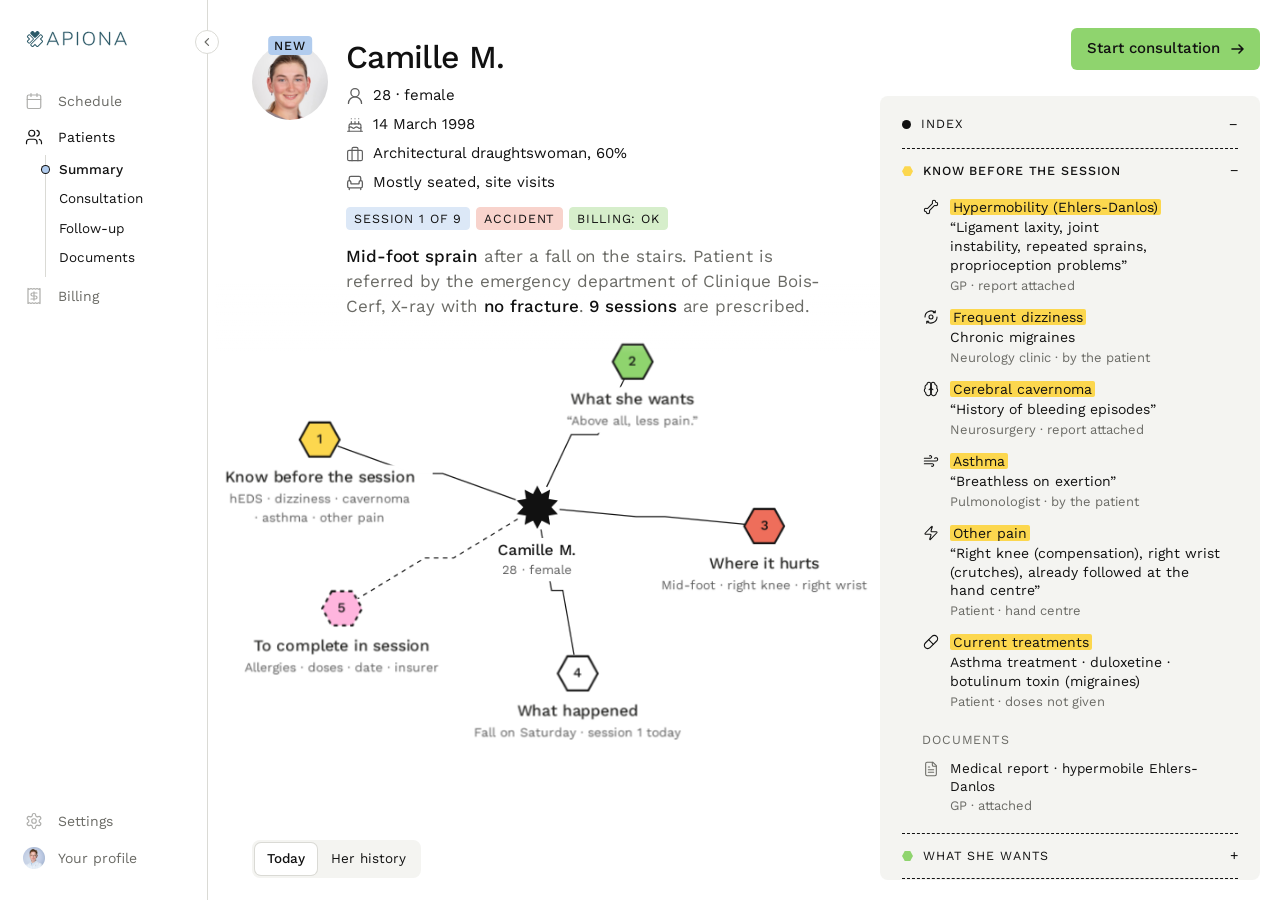
==== commit 6e1cffda: "Her history on the phone: only her photo, name and the two buttons above the line; her details and t" ====
--- a/experiments/01-network/index.html
+++ b/experiments/01-network/index.html
@@ -7,7 +7,7 @@
   <link rel="preconnect" href="https://fonts.googleapis.com">
   <link rel="preconnect" href="https://fonts.gstatic.com" crossorigin>
   <link rel="stylesheet" href="https://fonts.googleapis.com/css2?family=Work+Sans:ital,wght@0,400;0,500;0,600;0,700;1,400&display=swap">
-  <link rel="stylesheet" href="style.css?v=end-220">
+  <link rel="stylesheet" href="style.css?v=end-222">
 </head>
 <body>
   <main class="stage">
@@ -188,10 +188,10 @@
 
   </main>
 
-  <script src="../../design/icons.js?v=end-220"></script>
-  <script src="data.js?v=end-220"></script>
-  <script src="demo.js?v=end-220"></script>   <!-- does nothing unless the address has ?demo -->
-  <script src="app.js?v=end-220"></script>
-  <script src="history.js?v=end-220"></script>   <!-- her history: the garden, a second layer under the summary -->
+  <script src="../../design/icons.js?v=end-222"></script>
+  <script src="data.js?v=end-222"></script>
+  <script src="demo.js?v=end-222"></script>   <!-- does nothing unless the address has ?demo -->
+  <script src="app.js?v=end-222"></script>
+  <script src="history.js?v=end-222"></script>   <!-- her history: the garden, a second layer under the summary -->
 </body>
 </html>
--- a/experiments/01-network/style.css
+++ b/experiments/01-network/style.css
@@ -2633,3 +2633,5 @@
   .mh-head .mh-key { margin: 0; }
   .mh-head .m-hist-play { flex: none; }
 }
+@media (max-width: 760px) { body.m-history .brief .tags { display: none; } }   /* their colours would read as part of the history's key */
+@media (max-width: 760px) { body.m-history .brief .p-facts { display: none; } }   /* her details are on Today; here only her name and the two buttons stay */
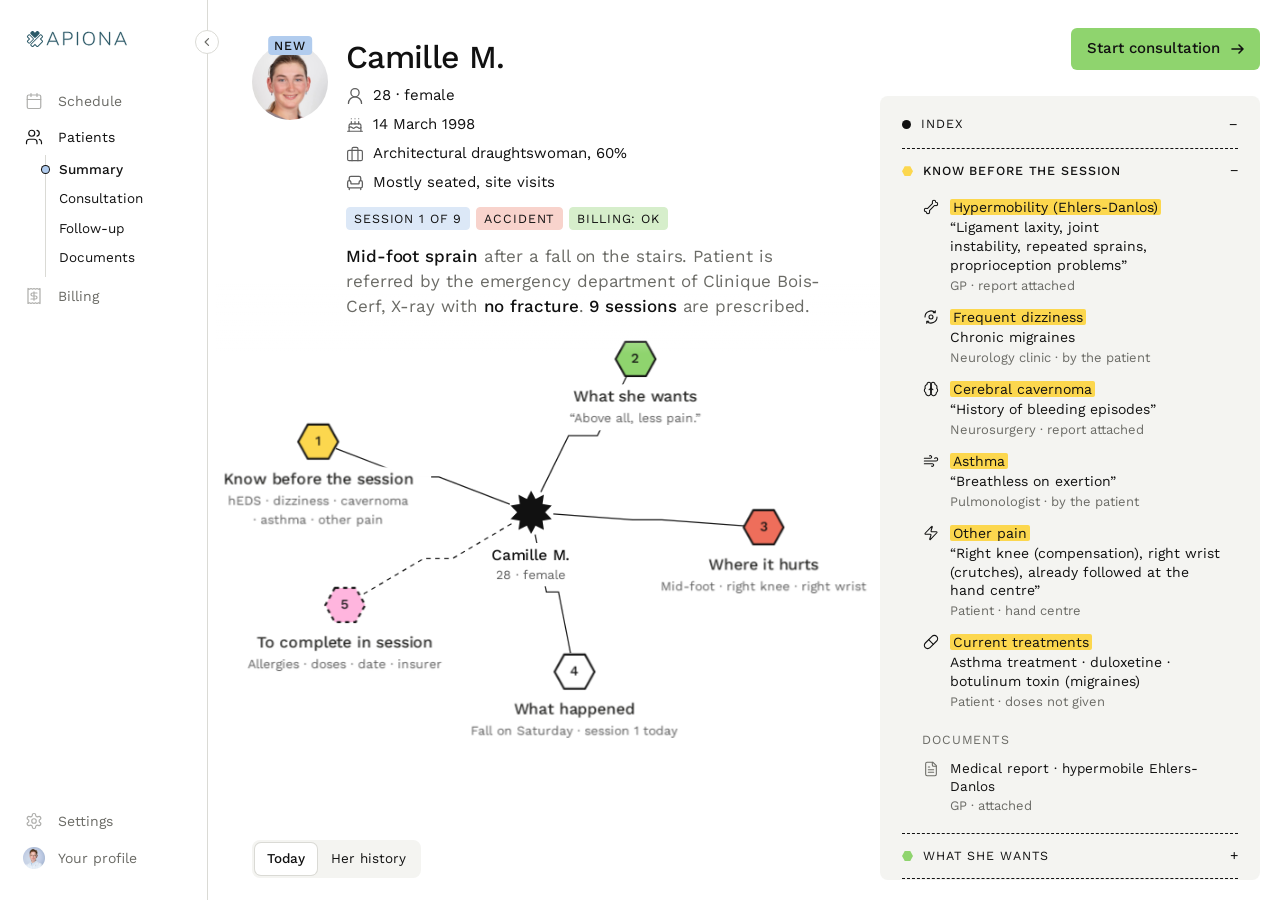
==== commit a6d7196b: "Phone header: Today / Her history tabs and the summary button at the top right, her name on its own " ====
--- a/experiments/01-network/index.html
+++ b/experiments/01-network/index.html
@@ -7,7 +7,7 @@
   <link rel="preconnect" href="https://fonts.googleapis.com">
   <link rel="preconnect" href="https://fonts.gstatic.com" crossorigin>
   <link rel="stylesheet" href="https://fonts.googleapis.com/css2?family=Work+Sans:ital,wght@0,400;0,500;0,600;0,700;1,400&display=swap">
-  <link rel="stylesheet" href="style.css?v=end-222">
+  <link rel="stylesheet" href="style.css?v=end-223">
 </head>
 <body>
   <main class="stage">
@@ -188,10 +188,10 @@
 
   </main>
 
-  <script src="../../design/icons.js?v=end-222"></script>
-  <script src="data.js?v=end-222"></script>
-  <script src="demo.js?v=end-222"></script>   <!-- does nothing unless the address has ?demo -->
-  <script src="app.js?v=end-222"></script>
-  <script src="history.js?v=end-222"></script>   <!-- her history: the garden, a second layer under the summary -->
+  <script src="../../design/icons.js?v=end-223"></script>
+  <script src="data.js?v=end-223"></script>
+  <script src="demo.js?v=end-223"></script>   <!-- does nothing unless the address has ?demo -->
+  <script src="app.js?v=end-223"></script>
+  <script src="history.js?v=end-223"></script>   <!-- her history: the garden, a second layer under the summary -->
 </body>
 </html>
--- a/experiments/01-network/style.css
+++ b/experiments/01-network/style.css
@@ -2635,3 +2635,13 @@
 }
 @media (max-width: 760px) { body.m-history .brief .tags { display: none; } }   /* their colours would read as part of the history's key */
 @media (max-width: 760px) { body.m-history .brief .p-facts { display: none; } }   /* her details are on Today; here only her name and the two buttons stay */
+/* phone header (A): photo on the left; the two tabs and the summary's button at the top right; her name on its own line below */
+.m-who-ctl { display: none; }
+@media (max-width: 760px) {
+  .brief .who { display: grid; grid-template-columns: auto minmax(0, 1fr); align-items: center; column-gap: 12px; row-gap: 10px; padding-right: 0; }
+  .brief .who .photo { grid-column: 1; grid-row: 1; }
+  .brief .who .who-text { grid-column: 1 / -1; grid-row: 2; }
+  .m-who-ctl { display: flex; grid-column: 2; grid-row: 1; justify-self: end; align-items: center; gap: 8px; }
+  .m-who-ctl .hist-seg button { padding: 7px 10px; font-size: 13.5px; }
+  .m-who-ctl .m-sum-btn { position: static; flex: none; width: 38px; height: 38px; }
+}
